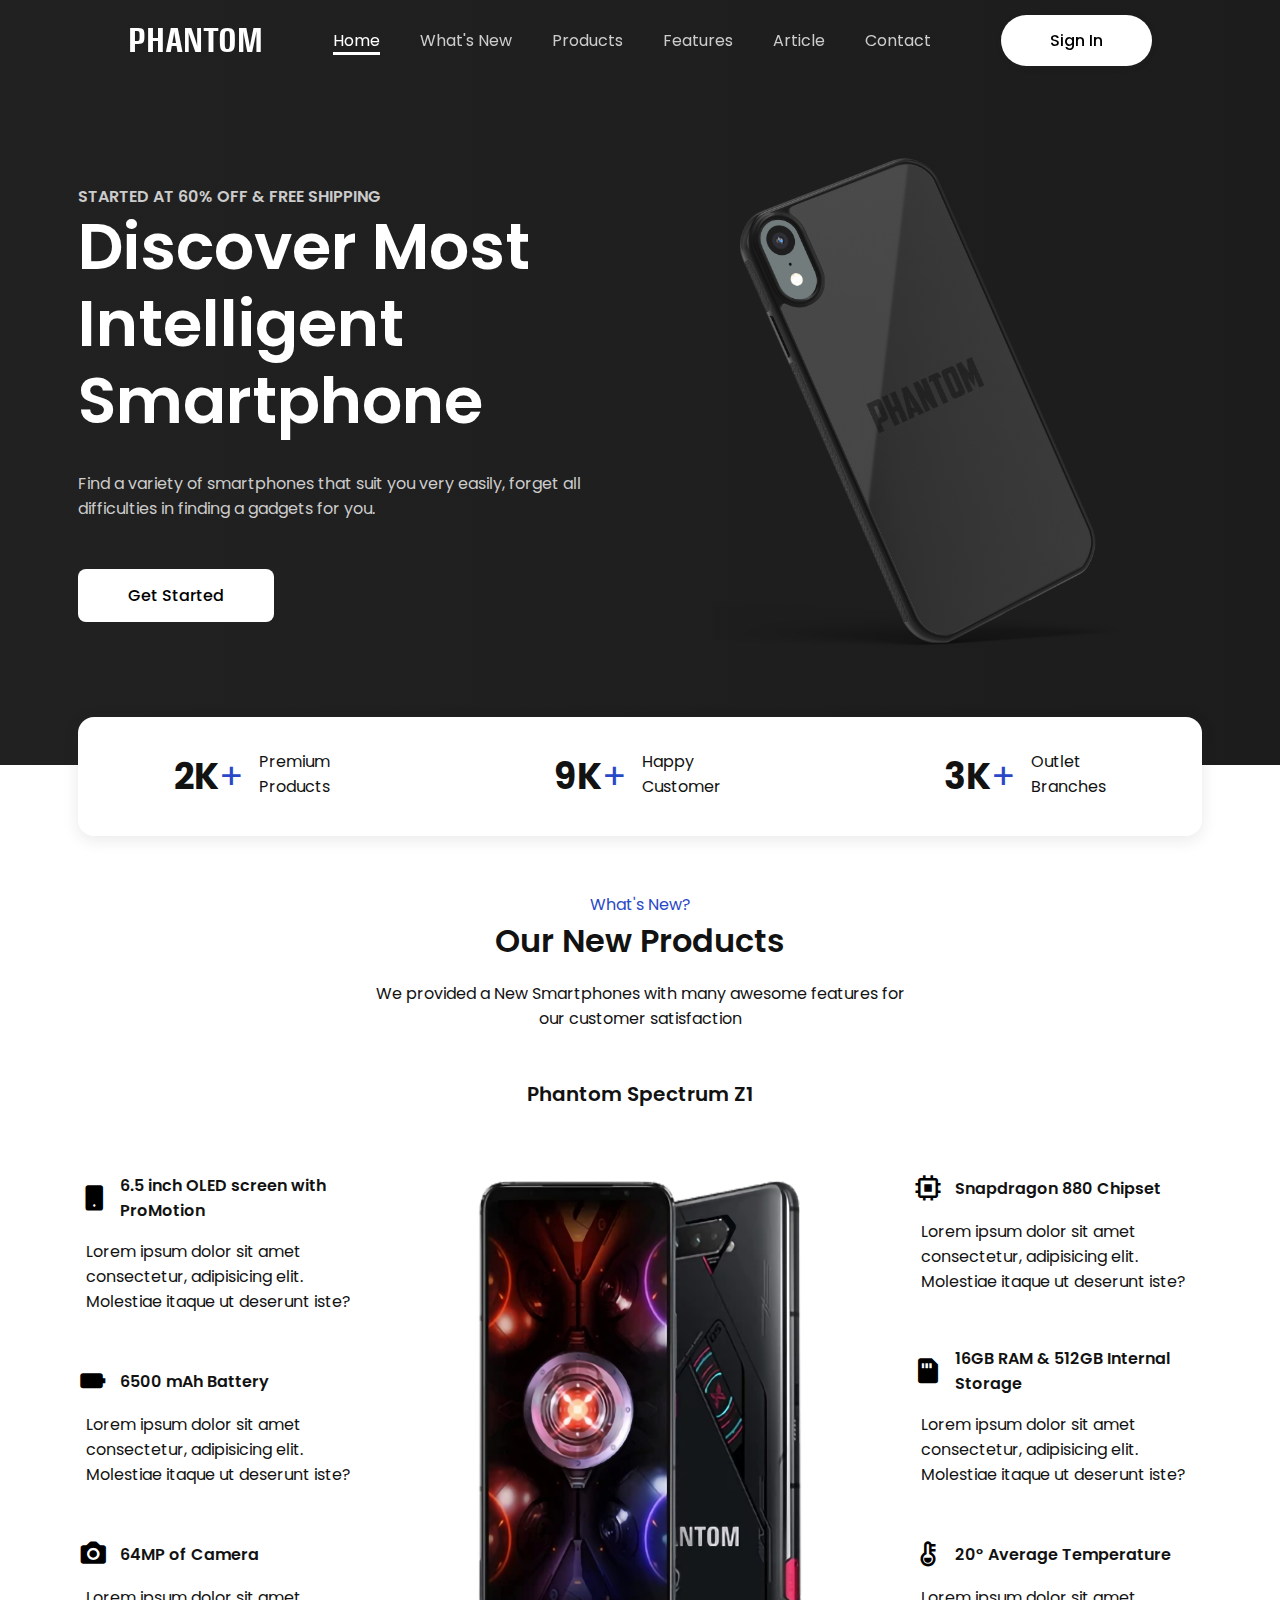
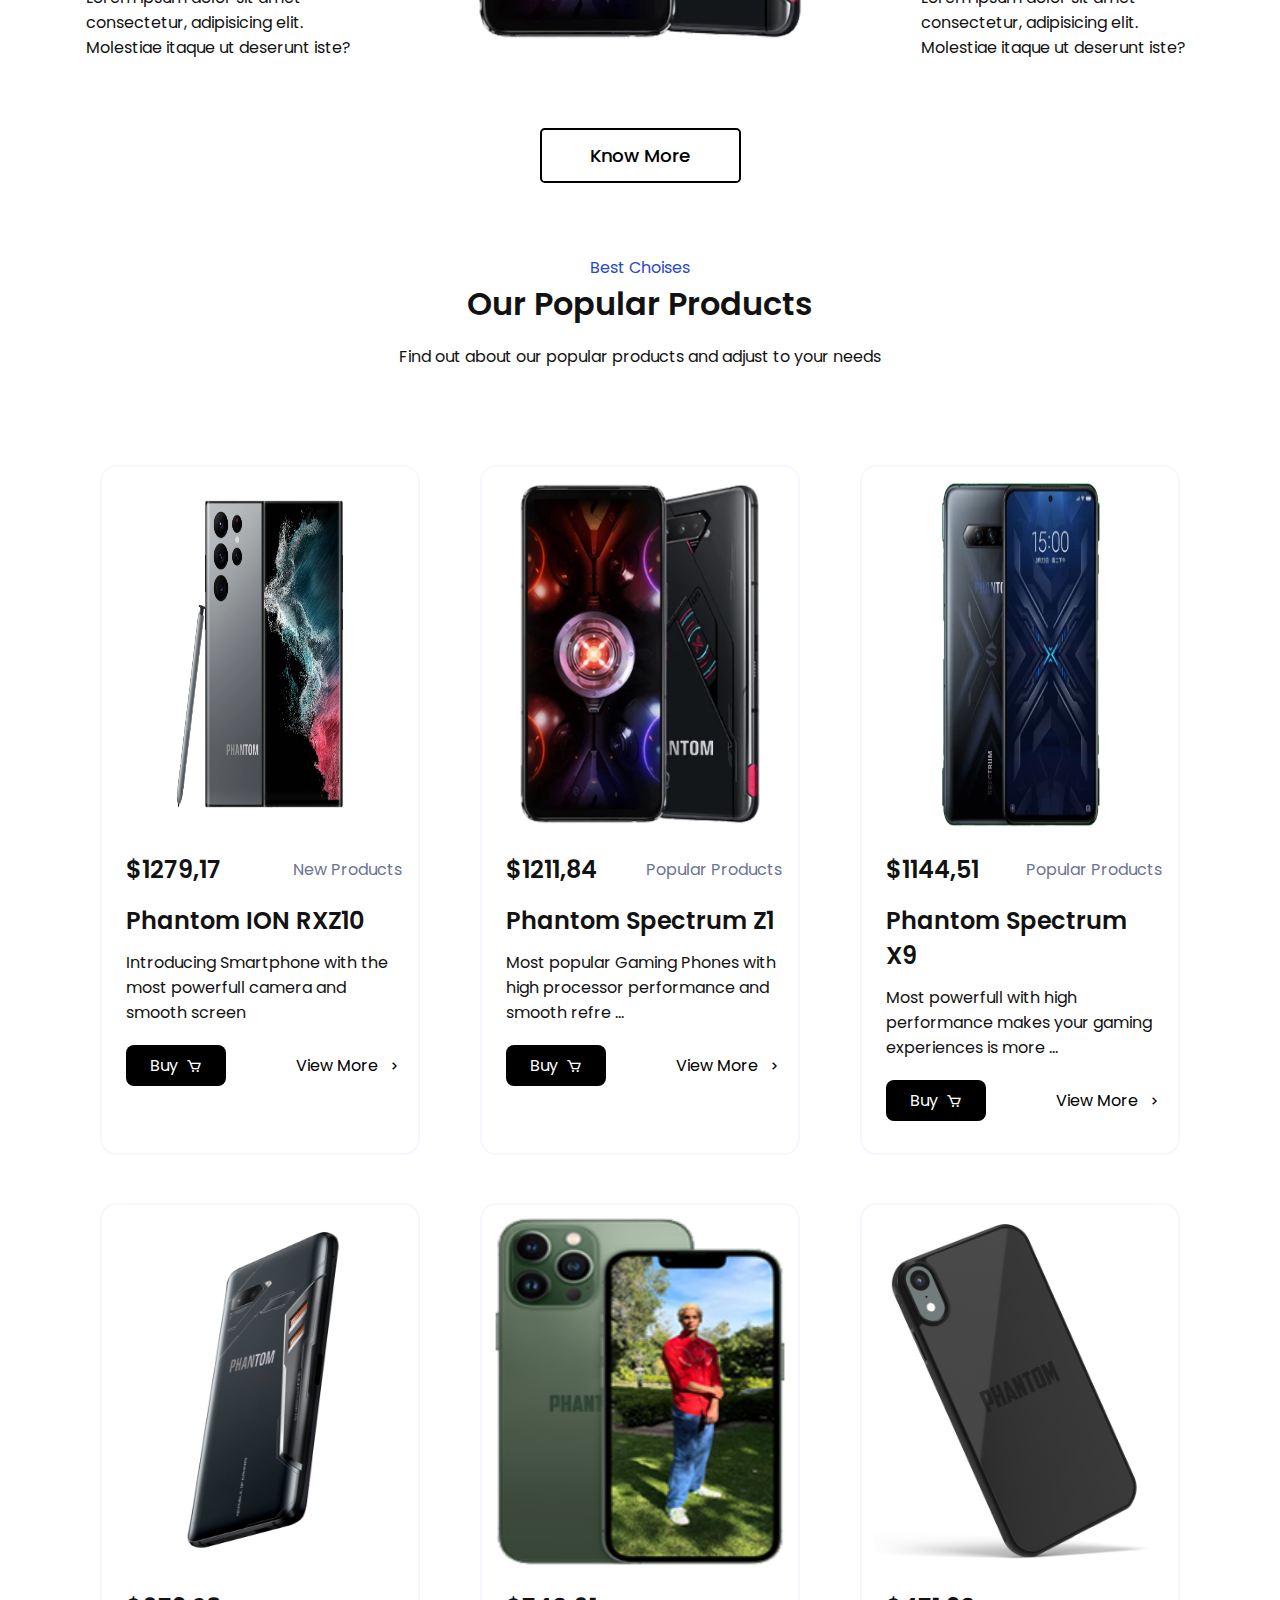
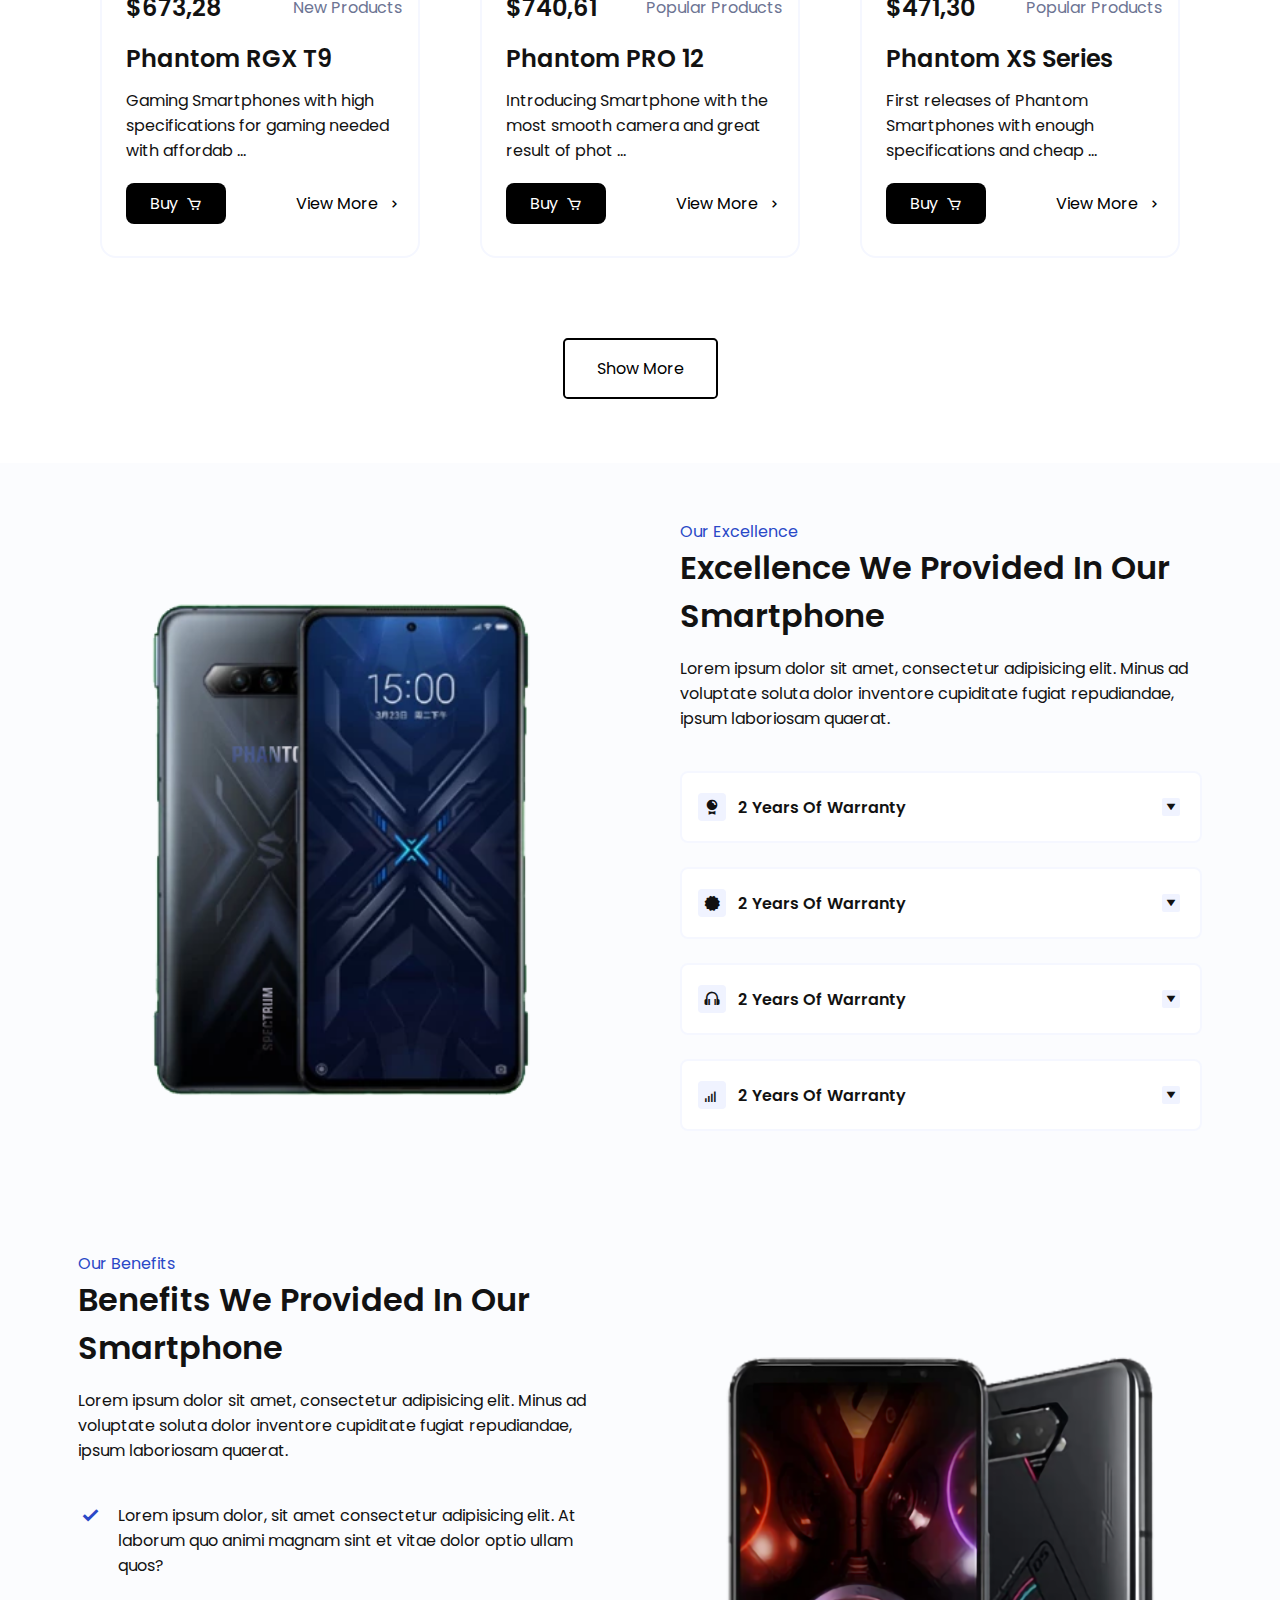
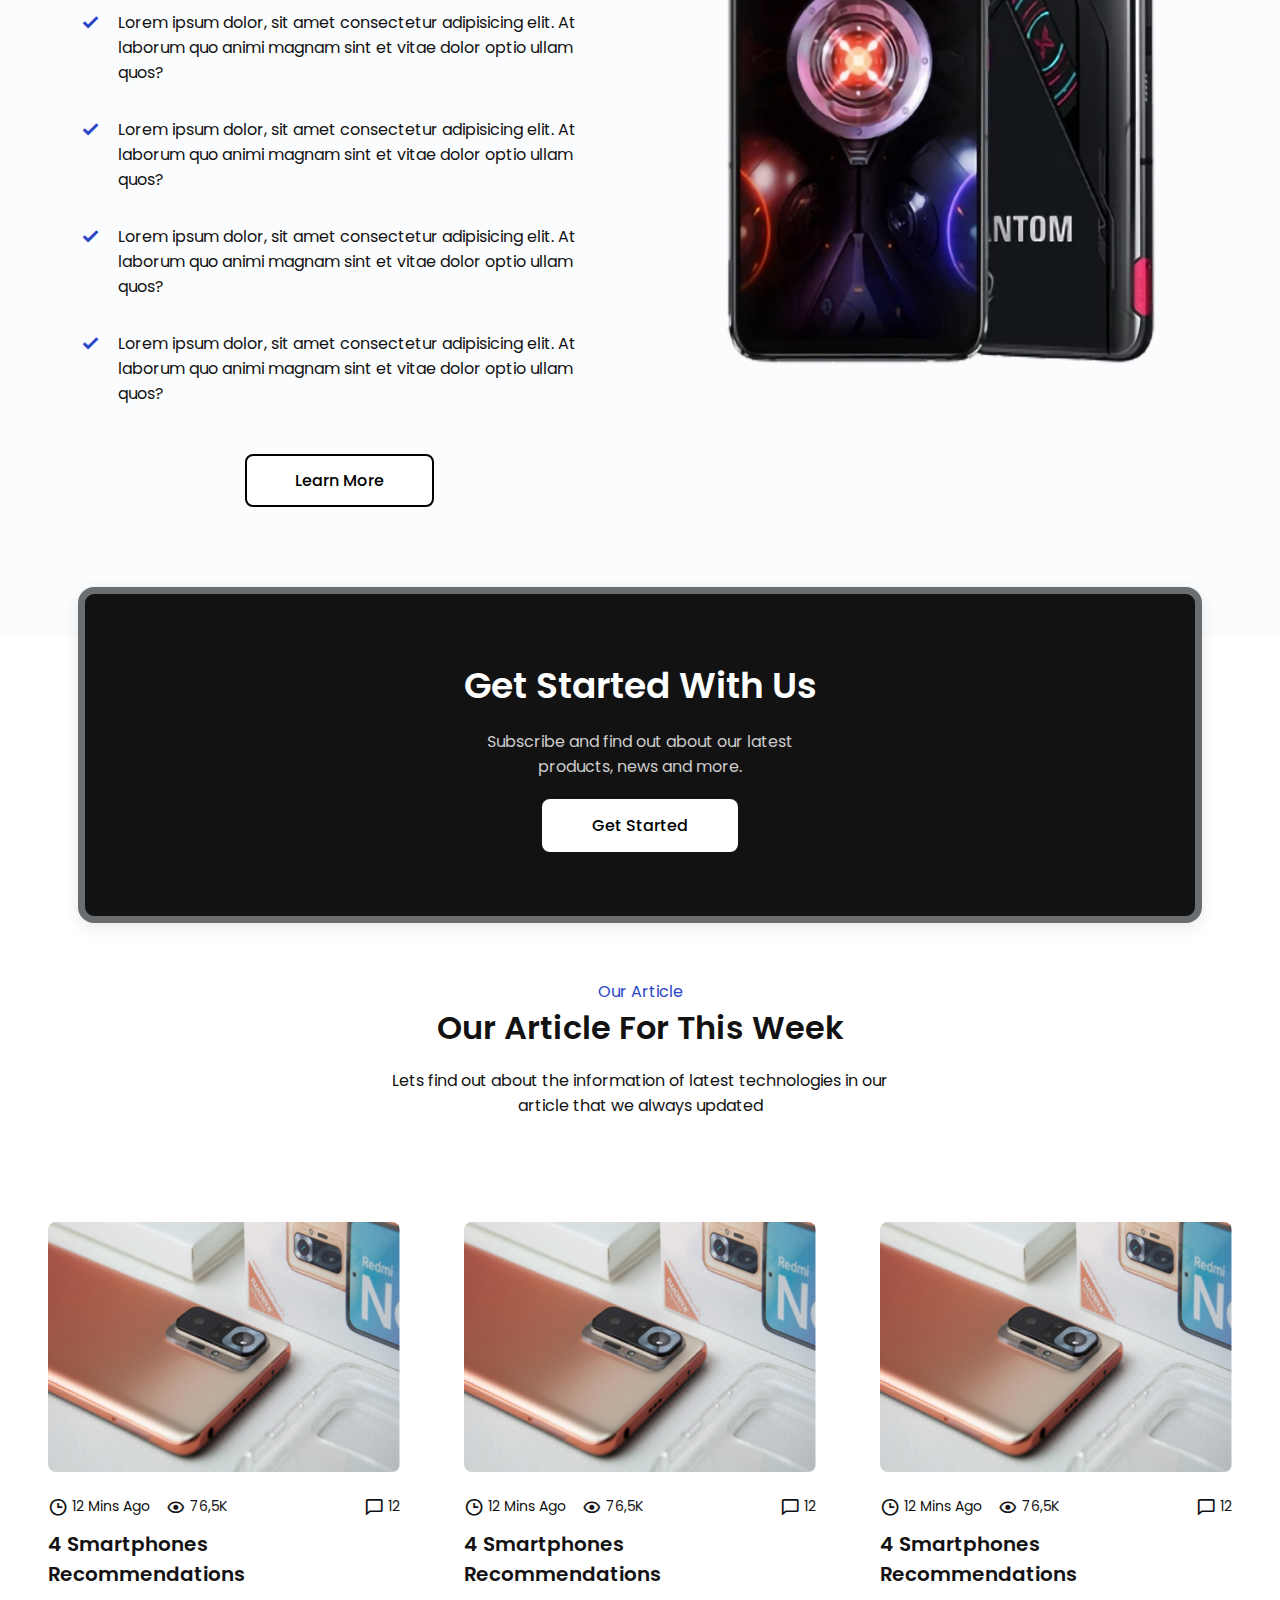
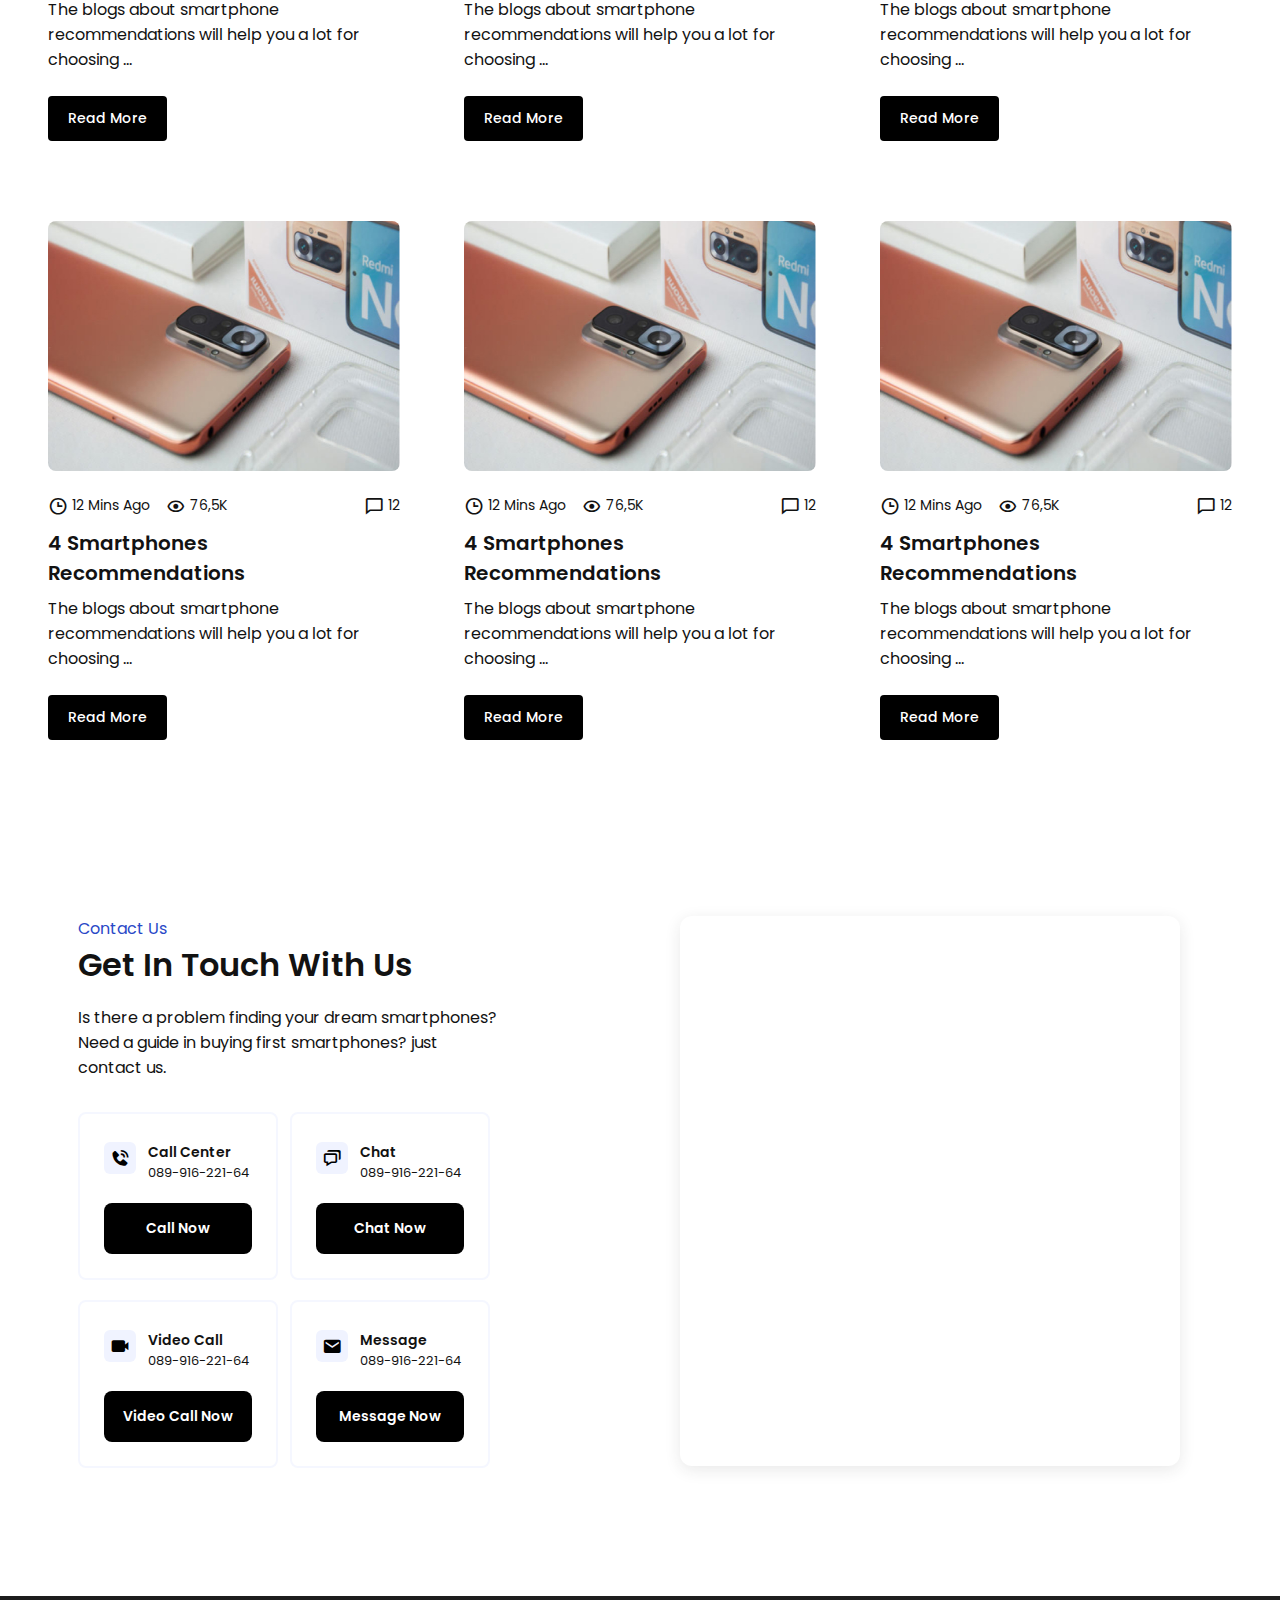
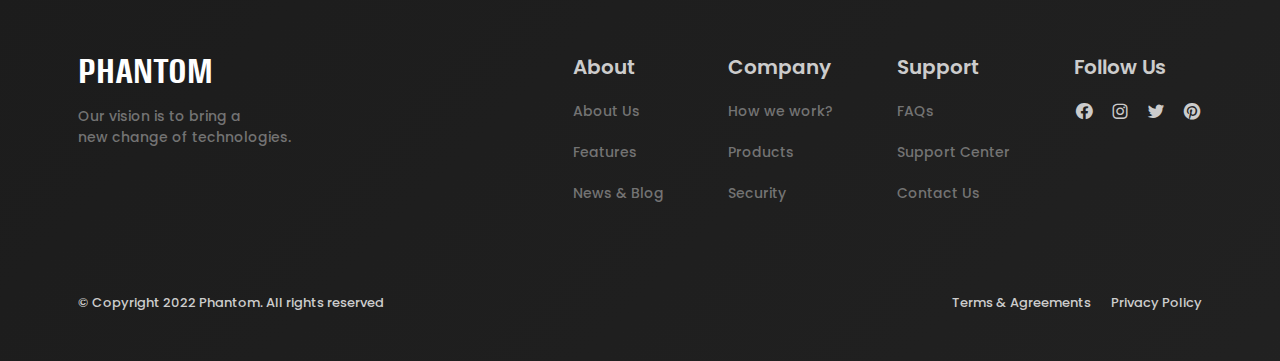
==== index.html @ 3ae55bde "Creating responsive queries for 1366px" ====
<!DOCTYPE html>
<html lang="en">
  <head>
    <meta charset="UTF-8" />
    <meta http-equiv="X-UA-Compatible" content="IE=edge" />
    <meta name="viewport" content="width=device-width, initial-scale=1.0" />
    <!-- ========== Favicon Image ========== -->
    <link
      rel="shortcut icon"
      href="./Assets/Images/favicon.png"
      type="image/x-icon"
    />
    <!-- ========== Box Icons CDN ========== -->
    <link
      href="https://unpkg.com/boxicons@2.1.2/css/boxicons.min.css"
      rel="stylesheet"
    />

    <!-- ========== Custom Styling ========== -->
    <link rel="stylesheet" href="./Assets/Styles/index.css" />
    <title>Phantom Phone | Phone Selling Website</title>
  </head>
  <body>
    <!-- ========== Header ========== -->
    <header class="header" id="header">
      <nav class="navbar">
        <i class="bx bx-menu toggle__menu" id="toggle-menu"></i>

        <a href="#" class="navbar__logo"> PHANTOM </a>

        <div class="navbar__menu">
          <ul class="navbar__container">
            <li class="navbar__item">
              <a href="#home" class="navbar__link active-link">
                <span>Home</span>
                <i class="bx bxs-home"></i>
              </a>
            </li>
            <li class="navbar__item">
              <a href="#about" class="navbar__link">
                <span>What's New</span>
                <i class="bx bxs-megaphone"></i>
              </a>
            </li>
            <li class="navbar__item">
              <a href="#products" class="navbar__link">
                <span>Products</span>
                <i class="bx bxs-shopping-bag"></i>
              </a>
            </li>
            <li class="navbar__item">
              <a href="#features" class="navbar__link">
                <span>Features</span>
                <i class="bx bxs-devices"></i>
              </a>
            </li>
            <li class="navbar__item">
              <a href="#article" class="navbar__link">
                <span>Article</span>
                <i class="bx bxs-news"></i>
              </a>
            </li>
            <li class="navbar__item">
              <a href="#contact" class="navbar__link">
                <span>Contact</span>
                <i class="bx bxs-phone"></i>
              </a>
            </li>
          </ul>
        </div>

        <button class="button navbar__button">Sign In</button>
      </nav>
    </header>

    <!--==================== Main Content ====================-->
    <main class="main">
      <!--==================== Home Content ====================-->
      <section class="home section" id="home">
        <div class="home__container container grid">
          <div class="home__data">
            <span class="home__discount"
              >STARTED AT 60% OFF & FREE SHIPPING</span
            >
            <h1 class="home__title">
              Discover Most <br />
              Intelligent Smartphone
            </h1>
            <p class="home__description">
              Find a variety of smartphones that suit you very easily, forget
              all difficulties in finding a gadgets for you.
            </p>
            <button class="button home__button">Get Started</button>
          </div>

          <div class="home__images">
            <div class="home__image">
              <img src="./Assets/Images/home.png" alt="Home Products" />
            </div>
          </div>
        </div>
      </section>

      <!--==================== Value Content ====================-->
      <div class="value__container container">
        <div class="value__content">
          <div class="value__box">
            <h1 class="value__box-title">2K<span>+</span></h1>
            <span class="value__box-description">
              Premium <br />
              Products
            </span>
          </div>

          <div class="value__box">
            <h1 class="value__box-title">9K<span>+</span></h1>
            <span class="value__box-description">
              Happy <br />
              Customer
            </span>
          </div>

          <div class="value__box">
            <h1 class="value__box-title">3K<span>+</span></h1>
            <span class="value__box-description">
              Outlet <br />
              Branches
            </span>
          </div>
        </div>
      </div>

      <!--==================== About Content ====================-->
      <section class="section about" id="about">
        <div class="about__container container grid">
          <span class="section__subtitle">What's New?</span>
          <h2 class="section__title">Our New Products</h2>
          <p class="section__description">
            We provided a New Smartphones with many awesome features for our
            customer satisfaction
          </p>
          <h3 class="section__phones-brand">
            <span>Phantom</span> Spectrum Z1
          </h3>

          <div class="about__content grid">
            <div class="about__data-1">
              <article class="about__data-content">
                <header class="about__data-header">
                  <i class="bx bxs-mobile about__data-icon"></i>
                  <h3 class="about__data-title">
                    6.5 inch OLED screen with ProMotion
                  </h3>
                </header>
                <p class="about__data-description">
                  Lorem ipsum dolor sit amet consectetur, adipisicing elit.
                  Molestiae itaque ut deserunt iste?
                </p>
              </article>

              <article class="about__data-content">
                <header class="about__data-header">
                  <i class="bx bxs-battery about__data-icon"></i>
                  <h3 class="about__data-title">6500 mAh Battery</h3>
                </header>
                <p class="about__data-description">
                  Lorem ipsum dolor sit amet consectetur, adipisicing elit.
                  Molestiae itaque ut deserunt iste?
                </p>
              </article>

              <article class="about__data-content">
                <header class="about__data-header">
                  <i class="bx bxs-camera about__data-icon"></i>
                  <h3 class="about__data-title">64MP of Camera</h3>
                </header>
                <p class="about__data-description">
                  Lorem ipsum dolor sit amet consectetur, adipisicing elit.
                  Molestiae itaque ut deserunt iste?
                </p>
              </article>
            </div>

            <div class="about__images">
              <img
                src="./Assets/Images/about.png"
                alt="What's New Products Images"
              />
            </div>

            <div class="about__data-2">
              <article class="about__data-content">
                <header class="about__data-header">
                  <i class="bx bx-chip about__data-icon"></i>
                  <h3 class="about__data-title">Snapdragon 880 Chipset</h3>
                </header>
                <p class="about__data-description">
                  Lorem ipsum dolor sit amet consectetur, adipisicing elit.
                  Molestiae itaque ut deserunt iste?
                </p>
              </article>

              <article class="about__data-content">
                <header class="about__data-header">
                  <i class="bx bxs-memory-card about__data-icon"></i>
                  <h3 class="about__data-title">
                    16GB RAM & 512GB Internal Storage
                  </h3>
                </header>
                <p class="about__data-description">
                  Lorem ipsum dolor sit amet consectetur, adipisicing elit.
                  Molestiae itaque ut deserunt iste?
                </p>
              </article>

              <article class="about__data-content">
                <header class="about__data-header">
                  <i class="bx bxs-thermometer about__data-icon"></i>
                  <h3 class="about__data-title">20° Average Temperature</h3>
                </header>
                <p class="about__data-description">
                  Lorem ipsum dolor sit amet consectetur, adipisicing elit.
                  Molestiae itaque ut deserunt iste?
                </p>
              </article>
            </div>
          </div>

          <button class="button about__button">Know More</button>
        </div>
      </section>

      <!--==================== Products Content ====================-->
      <section class="products section" id="products">
        <div class="container">
          <span class="section__subtitle">Best Choises</span>
          <h2 class="section__title">Our Popular Products</h2>
          <p class="section__description">
            Find out about our popular products and adjust to your needs
          </p>

          <!-- Cards Looped on script.js files and rendered in "products-container" as child elements (based on React concepts) -->
          <div class="products__container grid" id="products-container"></div>

          <div class="show-more">
            <button class="show-more__button">Show More</button>
          </div>
        </div>
      </section>

      <!--==================== Features Content ====================-->
      <section class="features section" id="features">
        <div class="features__container container grid">
          <div class="features__images">
            <div class="features__image">
              <img src="./Assets/Images/products-3.png" alt="Features Images" />
            </div>
          </div>

          <div class="features__content">
            <div class="features__header">
              <span class="section__subtitle"> Our Excellence</span>
              <h2 class="section__title">
                Excellence We Provided In Our Smartphone
              </h2>
              <p class="section__description">
                Lorem ipsum dolor sit amet, consectetur adipisicing elit. Minus
                ad voluptate soluta dolor inventore cupiditate fugiat
                repudiandae, ipsum laboriosam quaerat.
              </p>
            </div>

            <div class="features__accordion">
              <article class="features__accordion-item">
                <header class="features__accordion-header">
                  <i class="bx bxs-award features__accordion-icon"></i>
                  <h3 class="features__accordion-title">2 Years Of Warranty</h3>
                  <div class="features__accordion-arrow">
                    <i class="bx bxs-down-arrow"></i>
                  </div>
                </header>

                <div class="features__accordion-content">
                  <p class="features__accordion-description">
                    Lorem ipsum dolor, sit amet consectetur adipisicing elit. At
                    laborum quo animi magnam sint et vitae dolor optio ullam
                    quos?
                  </p>
                </div>
              </article>

              <article class="features__accordion-item">
                <header class="features__accordion-header">
                  <i class="bx bxs-certification features__accordion-icon"></i>
                  <h3 class="features__accordion-title">2 Years Of Warranty</h3>
                  <div class="features__accordion-arrow">
                    <i class="bx bxs-down-arrow"></i>
                  </div>
                </header>

                <div class="features__accordion-content">
                  <p class="features__accordion-description">
                    Lorem ipsum dolor, sit amet consectetur adipisicing elit. At
                    laborum quo animi magnam sint et vitae dolor optio ullam
                    quos?
                  </p>
                </div>
              </article>

              <article class="features__accordion-item">
                <header class="features__accordion-header">
                  <i class="bx bx-headphone features__accordion-icon"></i>
                  <h3 class="features__accordion-title">2 Years Of Warranty</h3>
                  <div class="features__accordion-arrow">
                    <i class="bx bxs-down-arrow"></i>
                  </div>
                </header>

                <div class="features__accordion-content">
                  <p class="features__accordion-description">
                    Lorem ipsum dolor, sit amet consectetur adipisicing elit. At
                    laborum quo animi magnam sint et vitae dolor optio ullam
                    quos?
                  </p>
                </div>
              </article>

              <article class="features__accordion-item">
                <header class="features__accordion-header">
                  <i class="bx bx-signal-4 features__accordion-icon"></i>
                  <h3 class="features__accordion-title">2 Years Of Warranty</h3>
                  <div class="features__accordion-arrow">
                    <i class="bx bxs-down-arrow"></i>
                  </div>
                </header>

                <div class="features__accordion-content">
                  <p class="features__accordion-description">
                    Lorem ipsum dolor, sit amet consectetur adipisicing elit. At
                    laborum quo animi magnam sint et vitae dolor optio ullam
                    quos?
                  </p>
                </div>
              </article>
            </div>
          </div>

          <div class="features__content">
            <div class="features__header">
              <span class="section__subtitle"> Our Benefits</span>
              <h2 class="section__title">
                Benefits We Provided In Our Smartphone
              </h2>
              <p class="section__description">
                Lorem ipsum dolor sit amet, consectetur adipisicing elit. Minus
                ad voluptate soluta dolor inventore cupiditate fugiat
                repudiandae, ipsum laboriosam quaerat.
              </p>
            </div>

            <div class="features__list">
              <article class="features__list-item">
                <div class="features__list-content">
                  <i class="bx bx-check features__list-icon"></i>
                  <p class="features__list-description">
                    Lorem ipsum dolor, sit amet consectetur adipisicing elit. At
                    laborum quo animi magnam sint et vitae dolor optio ullam
                    quos?
                  </p>
                </div>
              </article>

              <article class="features__list-item">
                <div class="features__list-content">
                  <i class="bx bx-check features__list-icon"></i>
                  <p class="features__list-description">
                    Lorem ipsum dolor, sit amet consectetur adipisicing elit. At
                    laborum quo animi magnam sint et vitae dolor optio ullam
                    quos?
                  </p>
                </div>
              </article>

              <article class="features__list-item">
                <div class="features__list-content">
                  <i class="bx bx-check features__list-icon"></i>
                  <p class="features__list-description">
                    Lorem ipsum dolor, sit amet consectetur adipisicing elit. At
                    laborum quo animi magnam sint et vitae dolor optio ullam
                    quos?
                  </p>
                </div>
              </article>

              <article class="features__list-item">
                <div class="features__list-content">
                  <i class="bx bx-check features__list-icon"></i>
                  <p class="features__list-description">
                    Lorem ipsum dolor, sit amet consectetur adipisicing elit. At
                    laborum quo animi magnam sint et vitae dolor optio ullam
                    quos?
                  </p>
                </div>
              </article>

              <article class="features__list-item">
                <div class="features__list-content">
                  <i class="bx bx-check features__list-icon"></i>
                  <p class="features__list-description">
                    Lorem ipsum dolor, sit amet consectetur adipisicing elit. At
                    laborum quo animi magnam sint et vitae dolor optio ullam
                    quos?
                  </p>
                </div>
              </article>
            </div>

            <div class="features__buttons">
              <button class="button features__button">Learn More</button>
            </div>
          </div>

          <div class="features__list-images">
            <div class="features__list-image">
              <img src="./Assets/Images/about.png" alt="Features Images" />
            </div>
          </div>
        </div>
      </section>

      <!--==================== Subscribe Content ====================-->
      <div class="subscribe__container container">
        <div class="subscribe__content">
          <h1 class="subscribe__title">Get Started With Us</h1>
          <p class="subscribe__description">
            Subscribe and find out about our latest products, news and more.
          </p>
          <button class="button subscribe__button">Get Started</button>
        </div>
      </div>

      <!--==================== Article Content ====================-->
      <section class="article section" id="article">
        <div class="article__container container grid">
          <span class="section__subtitle">Our Article</span>
          <h2 class="section__title">Our Article For This Week</h2>
          <p class="section__description">
            Lets find out about the information of latest technologies in our
            article that we always updated
          </p>

          <!-- Cards Looped on script.js files and rendered in "article-container" as child elements (based on React concepts) -->
          <div class="article__content grid" id="article-container"></div>
        </div>
      </section>
      <!--==================== Contact Content ====================-->
      <section class="contact section" id="contact">
        <div class="contact__container container grid">
          <div class="contact__maps">
            <div class="contact__maps-canvas">
              <iframe
                width="500"
                height="550"
                id="gmap_canvas"
                src="https://maps.google.com/maps?q=celular%20world%20denpasar&t=&z=13&ie=UTF8&iwloc=&output=embed"
                frameborder="0"
                scrolling="no"
                marginheight="0"
                marginwidth="0"
              ></iframe>
              <a href="https://www.whatismyip-address.com"></a><br /><a
                href="https://www.embedgooglemap.net"
                >create google maps for website</a
              >
            </div>
          </div>

          <div class="contact__content">
            <span class="section__subtitle">Contact Us</span>
            <h2 class="section__title">Get In Touch With Us</h2>
            <p class="section__description">
              Is there a problem finding your dream smartphones? Need a guide in
              buying first smartphones? just contact us.
            </p>

            <div class="contact__card">
              <div class="contact__card-box">
                <div class="contact__card-info">
                  <i class="bx bxs-phone-call"></i>
                  <div>
                    <h3 class="contact__card-title">Call Center</h3>
                    <p class="contact__card-description">089-916-221-64</p>
                  </div>
                </div>
                <button class="button contact__card-button">Call Now</button>
              </div>

              <div class="contact__card-box">
                <div class="contact__card-info">
                  <i class="bx bx-chat"></i>
                  <div>
                    <h3 class="contact__card-title">Chat</h3>
                    <p class="contact__card-description">089-916-221-64</p>
                  </div>
                </div>
                <button class="button contact__card-button">Chat Now</button>
              </div>

              <div class="contact__card-box">
                <div class="contact__card-info">
                  <i class="bx bxs-video"></i>
                  <div>
                    <h3 class="contact__card-title">Video Call</h3>
                    <p class="contact__card-description">089-916-221-64</p>
                  </div>
                </div>
                <button class="button contact__card-button">
                  Video Call Now
                </button>
              </div>

              <div class="contact__card-box">
                <div class="contact__card-info">
                  <i class="bx bxs-envelope"></i>
                  <div>
                    <h3 class="contact__card-title">Message</h3>
                    <p class="contact__card-description">089-916-221-64</p>
                  </div>
                </div>
                <button class="button contact__card-button">Message Now</button>
              </div>
            </div>
          </div>
        </div>
      </section>
    </main>

    <!--==================== Footer ====================-->
    <footer class="footer section">
      <div class="footer__container container grid">
        <div class="footer__text-container">
          <a href="#" class="footer__logo">PHANTOM</a>
          <p class="footer__description">
            Our vision is to bring a <br />
            new change of technologies.
          </p>
        </div>

        <div class="footer__content">
          <div>
            <h3 class="footer__title">About</h3>

            <ul class="footer__links">
              <li class="footer__item">
                <a href="#" class="footer__link">About Us</a>
              </li>
              <li class="footer__item">
                <a href="#" class="footer__link">Features</a>
              </li>
              <li class="footer__item">
                <a href="#" class="footer__link">News & Blog</a>
              </li>
            </ul>
          </div>

          <div>
            <h3 class="footer__title">Company</h3>

            <ul class="footer__links">
              <li class="footer__item">
                <a href="#" class="footer__link">How we work?</a>
              </li>
              <li class="footer__item">
                <a href="#" class="footer__link">Products</a>
              </li>
              <li class="footer__item">
                <a href="#" class="footer__link">Security</a>
              </li>
            </ul>
          </div>

          <div>
            <h3 class="footer__title">Support</h3>

            <ul class="footer__links">
              <li class="footer__item">
                <a href="#" class="footer__link">FAQs</a>
              </li>
              <li class="footer__item">
                <a href="#" class="footer__link">Support Center</a>
              </li>
              <li class="footer__item">
                <a href="#" class="footer__link">Contact Us</a>
              </li>
            </ul>
          </div>

          <div>
            <h3 class="footer__title">Follow Us</h3>

            <ul class="footer__socials">
              <li class="footer__item">
                <a
                  href="https://www.facebook.com/"
                  target="_blank"
                  class="footer__social-link"
                >
                  <i class="bx bxl-facebook-circle"></i>
                </a>
              </li>
              <li class="footer__item">
                <a
                  href="https://www.instagram.com/"
                  target="_blank"
                  class="footer__social-link"
                >
                  <i class="bx bxl-instagram"></i>
                </a>
              </li>
              <li class="footer__item">
                <a
                  href="https://www.twitter.com/"
                  target="_blank"
                  class="footer__social-link"
                >
                  <i class="bx bxl-twitter"></i>
                </a>
              </li>
              <li class="footer__item">
                <a
                  href="https://www.pinterest.com/"
                  target="_blank"
                  class="footer__social-link"
                >
                  <i class="bx bxl-pinterest"></i>
                </a>
              </li>
            </ul>
          </div>
        </div>
      </div>

      <div class="footer__info container">
        <span class="footer__copyright">
          &copy; Copyright 2022 Phantom. All rights reserved
        </span>

        <div class="footer__privacy">
          <a href="#">Terms & Agreements</a>
          <a href="#">Privacy Policy</a>
        </div>
      </div>
    </footer>

    <!--=============== MAIN JS ===============-->
    <script src="./Assets/Javascript/script.js"></script>
  </body>
</html>
---- Assets/Styles/index.css ----
@import url("https://fonts.googleapis.com/css2?family=Montserrat:wght@300;400;500;600;700&family=Poppins:wght@300;400;500;600;700&display=swap");
@font-face {
  font-family: Phantom;
  src: url(../font-phantom/DDT\ W00\ Condensed\ SemiBold.ttf);
}

:root {
  --header-height: 5rem;

  /* ===== Blue Color Pallete ===== */
  /* --color-primary: hsl(241, 100%, 11%);
    --color-secondary: hsl(241, 100%, 11%);
    --color-accent: hsl(61, 100%, 53%);
    --color-white: hsl(0, 0%, 100%); */

  /* ===== Black Color Pallete ===== */
  --color-primary: hsl(0, 0%, 0%);
  --color-secondary: hsl(0, 0%, 7%);
  --color-accent: hsl(25, 83%, 53%);
  --color-white: hsl(0, 0%, 100%);
  --color-light: hsl(228, 15%, 50%);
  --color-light-alt: hsl(228, 99%, 98%);
  --color-dark-blue: hsl(228, 66%, 47%);

  /* ===== Font And Typography ===== */
  --body-font: "Poppins", sans-serif;
  --biggest-font-size: 4rem;
  --h1-font-size: 2.25rem;
  --h2-font-size: 1.5rem;
  --h3-font-size: 1.25rem;
  --normal-font-size: 1rem;
  --small-font-size: 0.875rem;
  --smaller-font-size: 0.813rem;

  /* ===== Font Weight ===== */
  --font-light: 300;
  --font-regular: 400;
  --font-medium: 500;
  --font-semi-bold: 600;
  --font-bold: 700;

  /* Z - Index */
  --z-tooltip: 10;
  --z-fixed: 100;
}

/* ========== General Styles ========== */

* {
  margin: 0;
  padding: 0;
  box-sizing: border-box;
}

html {
  scroll-behavior: smooth;
}

body {
  font-family: var(--body-font);
  font-size: var(--normal-font-size);
  background-color: var(--color-white);
  color: var(--color-secondary);
}

h1,
h2,
h3 {
  color: var(--color-secondary);
  font-weight: var(--font-semi-bold);
}

ul {
  list-style: none;
}

a {
  text-decoration: none;
}

img {
  max-width: 100%;
  height: auto;
}

input,
button {
  font-family: var(--body-font);
  outline: none;
  border: none;
}

.container {
  max-width: 1124px;
  margin-left: auto;
  margin-right: auto;
}

.grid {
  display: grid;
}

.flex {
  display: flex;
}

.section {
  padding: 7.5rem 0 1rem;
}

.section__subtitle,
.section__title,
.section__description {
  text-align: center;
}

.section__subtitle {
  color: var(--color-dark-blue);
  font-size: var(--font-medium);
  display: block;
}

.section__title {
  font-size: 2rem;
  margin-bottom: 1rem;
}

.section__description {
  margin: 0 auto;
  max-width: 550px;
  font-weight: var(--font-regular);
  margin-bottom: 3rem;
}

.main {
  overflow: hidden;
}

.button {
  padding: 0.75rem 3rem;
  border-radius: 0.5rem;
  font-weight: var(--font-medium);
  font-size: 1rem;
  background-color: var(--color-primary);
  color: var(--color-white);
  cursor: pointer;
}

/* ========== Navbar ========== */
.header {
  position: fixed;
  top: 0;
  left: 0;
  width: 100%;
  z-index: var(--z-fixed);
  transition: 0.4s;
  background-color: transparent;
}

.header-scrolled {
  background-color: var(--color-white);
  box-shadow: 0 4px 16px hsla(228, 4%, 15%, 0.1);
}

.header-scrolled .navbar__logo {
  color: var(--color-primary);
}
.header-scrolled .navbar__link {
  color: hsl(0, 0%, 45%);
}
.header-scrolled .navbar__link:hover {
  color: var(--color-primary);
}
.header-scrolled .active-link {
  border-color: var(--color-secondary);
  color: var(--color-secondary);
}
.header-scrolled .navbar__button {
  background-color: var(--color-primary);
  color: var(--color-white);
}
.header-scrolled .navbar__button:hover {
  color: var(--color-primary);
  border-color: var(--color-primary);
}

.navbar {
  height: var(--header-height);
  display: flex;
  align-items: center;
  justify-content: space-between;
  padding: 1.5rem 8rem;
}

.navbar__logo {
  font-size: 2rem;
  font-weight: 500;
  color: var(--color-white);
  font-family: Phantom;
}

.navbar__container {
  display: flex;
  align-items: center;
  gap: 2.5rem;
}

.navbar__link {
  color: hsl(0, 0%, 80%);
  border-bottom: 3px solid transparent;
  transition: 0.2s;
}

.navbar__link i {
  display: none;
}

.navbar__link:hover {
  color: var(--color-white);
}

/* Active link */
.active-link {
  border-color: var(--color-white);
  color: var(--color-white);
}

.navbar__button {
  background: var(--color-white);
  box-shadow: 0 2px 6px hsla(228, 4%, 15%, 0.1);
  border: 1.5px solid transparent;
  color: var(--color-primary);
  transition: 0.3s;
  border-radius: 2rem;
}

.navbar__button:hover {
  background-color: transparent;
  color: var(--color-white);
  border-color: var(--color-white);
}

.toggle__menu {
  display: none;
}

/* ========== Home ========== */
.home {
  width: 100vw;
  height: 85vh;
  background: linear-gradient(-90deg, hsl(0, 0%, 11%), hsl(0, 0%, 13%));
}

.home__container {
  grid-template-columns: repeat(2, 1fr);
  padding-top: 4rem;
  column-gap: 6rem;
}

.home__data {
  padding-bottom: 4rem;
  padding-top: 4rem;
}

.home__discount {
  color: hsl(0, 0%, 80%);
  font-weight: 600;
  margin-top: -1rem;
}

.home__title {
  font-size: var(--biggest-font-size);
  line-height: 120%;
  margin-bottom: 2rem;
  color: var(--color-white);
}

.home__description {
  color: hsl(0, 0%, 80%);
  margin-bottom: 3rem;
}

.home__button {
  background-color: var(--color-white);
  color: var(--color-primary);
  border: 2px solid transparent;
  transition: 0.3s;
}

.home__button:hover {
  border-color: var(--color-white);
  background: transparent;
  color: var(--color-white);
}

.home__images {
  display: flex;
  align-items: center;
  justify-content: center;
  height: 100%;
}

.home__image {
  width: 90%;
  height: 90%;
}

.home__image img {
  height: 100%;
  object-fit: cover;
}

.home__value {
  display: flex;
  column-gap: 4.5rem;
}

/* ========== Value ========== */
.value__container {
  margin-top: -3rem;
}

.value__content {
  background-color: var(--color-white);
  box-shadow: 0 4px 16px hsla(228, 4%, 15%, 0.1);
  padding: 2rem 6rem;
  border-radius: 1rem;
  z-index: 10;
  display: flex;
  align-items: center;
  justify-content: space-between;
}

.value__box {
  display: flex;
  column-gap: 1rem;
}

.value__box-title {
  font-size: var(--h1-font-size);
  font-weight: var(--font-bold);
}

.value__box-title span {
  color: hsl(228, 66%, 47%);
  font-weight: var(--font-regular);
}

.home__value-description {
  font-weight: var(--font-medium);
  display: flex;
}

/* ========== About ========== */

.about__container .section__phones-brand {
  text-align: center;
  margin-bottom: 2rem;
  font-size: var(--h3-font-size);
}

.about__content {
  grid-template-columns: 30% 35% 30%;
  column-gap: 2.5%;
  align-items: flex-start;
  margin-top: 2rem;
}

.about__data-1,
.about__data-2 {
  display: grid;
  row-gap: 2rem;
}

.about__images {
  position: relative;
  display: flex;
  justify-content: center;
  align-items: center;
}

.about__data-content {
  display: grid;
  row-gap: 1rem;
}

.about__data-header {
  display: flex;
  align-items: center;
  cursor: pointer;
}

.about__data-icon {
  font-size: 30px;
  color: var(--color-primary);
  margin-right: 0.75rem;
  transition: 0.3s;
}

.about__data-1 {
  margin-right: 3rem;
}

.about__data-2 {
  margin-left: 3rem;
}

.about__data-title {
  font-size: var(--normal-font-size);
  transition: 0.3s;
}

.about__data-header:hover .about__data-title,
.about__data-header:hover .about__data-icon {
  color: hsl(228, 66%, 47%);
}

.about__data-description {
  margin-bottom: 1.25rem;
  margin-left: 0.5rem;
}

.about__button {
  width: fit-content;
  margin-top: 3rem;
  justify-self: center;
  display: inline-flex;
  align-items: center;
  color: var(--color-primary);
  transition: 0.3s;
  border: 2px solid var(--color-primary);
  background: linear-gradient(to right, var(--color-white) 50%, var(--color-primary) 50%);
  font-size: 1.15rem;
  background-size: 199.95%;
  border-radius: 0.3rem;
}

.about__button:hover {
  background-position: -100%;
  color: var(--color-white);
}

/* ========== Products ========== */
.products__container {
  padding: 3rem 0 5rem;
  grid-template-columns: repeat(3, 1fr);
  column-gap: 1rem;
  row-gap: 3rem;
}

.products__card {
  width: 320px;
  padding: 0.75rem 0.75rem 2rem;
  background-color: var(--color-white);
  border-radius: 1rem;
  margin: 0 auto;
  transition: 0.4s;
  border: 2px solid var(--color-light-alt);
}

.products__card:hover {
  box-shadow: 0 12px 16px hsla(228, 66%, 45%, 0.1);
}

.products__img {
  border-radius: 1rem;
  margin-bottom: 1rem;
  transition: 0.3s;
  width: 292px;
  height: 350px;
}

.products__card:hover .products__img {
  transform: scale(1.1);
}

.products__data {
  padding: 0 0.25rem 0 0.75rem;
}

.products__data-prices,
.products__buttons {
  display: flex;
  justify-content: space-between;
  align-items: center;
}

.products__price {
  font-size: var(--h2-font-size);
  font-weight: var(--font-semi-bold);
}

.products__category {
  color: var(--color-light);
}

.products__title {
  margin-bottom: 0.75rem;
  margin-top: 1rem;
}

.products__description {
  margin-bottom: 1.25rem;
}

.products__buy-button,
.products__view-button {
  display: inline-flex;
  align-items: center;
  column-gap: 0.5rem;
}

.products__buy-button {
  padding: 0.5rem 1.5rem;
  border-radius: 0.5rem;
  background-color: var(--color-primary);
  color: var(--color-white);
  transition: all 0.3s ease;
}

.products__buy-button:hover {
  box-shadow: 0 12px 12px hsla(228, 66%, 45%, 0.1);
  transform: scale(1.1);
}

.products__view-button {
  color: var(--color-primary);
  transform: translateX(0);
}

.products__view-button i {
  transition: transform 0.3s;
}

.products__view-button:hover i {
  transform: translateX(0.25rem);
}

.show-more {
  display: flex;
  justify-content: center;
  align-items: center;
  margin-bottom: 3rem;
}

.show-more__button {
  padding: 1rem 2rem;
  font-size: 1rem;
  background: linear-gradient(to right, var(--color-white) 50%, var(--color-primary) 50%);
  background-size: 200%;
  border-radius: 0.3rem;
  color: var(--color-primary);
  cursor: pointer;
  border: 2px solid var(--color-primary);
  transition: 0.3s;
}

.show-more__button:hover {
  background-position: -100%;
  color: var(--color-white);
}

/* ========== Features ========== */
.features {
  background-color: hsl(225, 67%, 99%);
}

.features__container {
  grid-template-columns: repeat(2, 1fr);
  column-gap: 5rem;
  align-items: flex-start;
  row-gap: 7.5rem;
  padding-bottom: 7rem;
}

.features__images {
  position: relative;
  display: flex;
  justify-content: center;
}

.features__image {
  position: absolute;
  overflow: hidden;
  top: 5rem;
  width: 400px;
  height: 500px;
}

.features__image img {
  max-width: initial;
  width: 100%;
  height: 100%;
  object-fit: cover;
}

.features__content .section__title,
.features__content .section__subtitle,
.features__content .section__description {
  text-align: left;
}

.features__content .section__description {
  font-size: var(--normal-font-size);
  margin-bottom: 2.5rem;
}

.features__accordion {
  display: grid;
  row-gap: 1.5rem;
}

.features__accordion-item {
  background-color: var(--color-white);
  border: 2px solid var(--color-light-alt);
  padding: 1.25rem 1.25rem 1.25rem 1rem;
  border-radius: 0.5rem;
}

.features__accordion-header {
  display: flex;
  align-items: center;
  cursor: pointer;
}

.features__accordion-icon {
  background-color: hsl(228, 100%, 97%);
  padding: 5px;
  border-radius: 0.25rem;
  font-size: 18px;
  color: var(--color-secondary);
  margin-right: 0.75rem;
  transition: 0.3s;
}

.features__accordion-title {
  font-size: var(--normal-font-size);
}

.features__accordion-arrow {
  display: inline-flex;
  background-color: hsl(228, 100%, 97%);
  padding: 0.25rem;
  color: var(--color-secondary);
  border-radius: 2px;
  font-size: 10px;
  margin-left: auto;
  transition: 0.3s;
}

.features__accordion-arrow i {
  transition: 0.4s;
}

.features__accordion-content {
  overflow: hidden;
  height: 0;
  transition: all 0.25s ease;
}

.features__accordion-description {
  font-size: var(--small-font-size);
  padding: 1.25rem 2.5rem 1rem 2.75rem;
}

/*Rotate icon and add shadows*/
.accordion-open {
  box-shadow: 0 12px 32px hsla(228, 66%, 45%, 0.1);
}

.accordion-open .features__accordion-icon {
  box-shadow: 0 4px 4px hsla(228, 66%, 45%, 0.1);
}

.accordion-open .features__accordion-arrow {
  box-shadow: 0 2px 4px hsla(228, 66%, 45%, 0.1);
}

.accordion-open .features__accordion-arrow i {
  transform: rotate(-180deg);
}

.features__list {
  row-gap: 2rem;
  display: grid;
}

.features__list-content {
  display: flex;
  column-gap: 1rem;
}

.features__list-icon {
  font-size: var(--h2-font-size);
  color: hsl(228, 66%, 47%);
  display: inline-flex;
  font-weight: 600;
}

.features__list-images {
  position: relative;
  display: flex;
  justify-content: center;
}

.features__list-image {
  position: absolute;
  overflow: hidden;
  top: 6rem;
}

.features__buttons {
  display: flex;
  justify-content: center;
}

.features__button {
  margin-top: 3rem;
  border: 2px solid var(--color-primary);
  background: linear-gradient(to right, var(--color-white) 50%, var(--color-primary) 50%);
  background-size: 199.75%;
  transition: 0.3s;
  color: var(--color-primary);
}

.features__button:hover {
  background-position: -100%;
  color: var(--color-white);
}

/* ========== Subscribe ========== */
.subscribe__container {
  padding: 4rem 5rem;
  margin-top: -3rem;
  background-color: var(--color-secondary);
  border-radius: 1rem;
  box-shadow: 0 4px 16px hsla(228, 4%, 15%, 0.1);
  border: 7px solid hsl(204, 2%, 43%);
}

.subscribe__content {
  display: flex;
  flex-direction: column;
  justify-content: center;
  align-items: center;
  max-width: 375px;
  margin: 0 auto;
  text-align: center;
}

.subscribe__title {
  color: var(--color-white);
  font-size: var(--h1-font-size);
  margin-bottom: 1rem;
}

.subscribe__description {
  margin-bottom: 1.25rem;
  color: hsl(0, 0%, 80%);
}

.subscribe__button {
  background-color: var(--color-white);
  color: var(--color-primary);
  border: 2px solid transparent;
  transition: 0.3s;
}

.subscribe__button:hover {
  border-color: var(--color-white);
  color: var(--color-white);
  background-color: transparent;
}

/* ========== Article ========== */
.article__container {
  padding-bottom: 5rem;
  max-width: 1240px;
}

.article__content {
  grid-template-columns: repeat(3, 1fr);
  gap: 2rem;
  padding-top: 2rem;
}

.article__card {
  padding: 1.5rem 1rem;
  border-radius: 0.5rem;
  transition: 0.3s;
}

.article__card:hover {
  box-shadow: 0 12px 16px hsla(228, 66%, 45%, 0.1);
}

.article__image {
  margin-bottom: 1.5rem;
  height: 250px;
}

.article__img {
  height: 100%;
  width: 100%;
  border-radius: 0.5rem;
}

.article__title {
  margin-top: 0.75rem;
  margin-bottom: 0.5rem;
  font-size: var(--h3-font-size);
  transition: 0.5s;
  cursor: pointer;
}

.article__title:hover {
  color: hsl(228, 66%, 47%);
}

.article__description {
  margin-bottom: 1.5rem;
}

.article__button {
  font-size: var(--small-font-size);
  padding: 0.75rem 1.25rem;
  border-radius: 0.25rem;
  transition: 0.3s;
}

.article__button:hover {
  opacity: 0.85;
}

.article__stats,
.article__reaction,
.article__stats-data {
  display: flex;
  align-items: center;
}

.article__stats {
  justify-content: space-between;
}

.article__stats-data {
  column-gap: 1rem;
}

.article__reaction {
  column-gap: 0.25rem;
  cursor: pointer;
  transition: 0.3s;
}

.article__reaction i {
  font-size: 1.25rem;
  transition: 0.2s;
}

.article__reaction:hover {
  transform: scale(1.1);
}

.article__comment:hover {
  transform: translateY(-0.25rem);
}

.article__reaction span {
  font-size: var(--small-font-size);
}

/* ========== Contact ========== */
.contact__container {
  grid-template-columns: repeat(2, 1fr);
  align-items: flex-start;
  column-gap: 5rem;
  padding-bottom: 7rem;
}

.contact__maps {
  position: relative;
  text-align: right;
  height: 550px;
  width: 500px;
  order: 1;
  z-index: var(--z-tooltip);
  box-shadow: 0 4px 16px hsla(228, 4%, 15%, 0.1);
  border-radius: 0.75rem;
}

.contact__maps-canvas {
  overflow: hidden;
  background: none !important;
  height: 550px;
  width: 500px;
  border-radius: 0.75rem;
}

.contact__content .section__title,
.contact__content .section__subtitle,
.contact__content .section__description {
  text-align: left;
}

.contact__content .section__description {
  max-width: 425px;
  display: flex;
  margin: 0 0 2rem 0;
}

.contact__card {
  display: grid;
  grid-template-columns: repeat(2, 200px);
  gap: 1.25rem 0.75rem;
}

.contact__card-box {
  background-color: var(--color-white);
  border: 2px solid var(--color-light-alt);
  padding: 28px 1.5rem 1.5rem;
  border-radius: 0.5rem;
  transition: 0.3s;
}

.contact__card-box:hover {
  box-shadow: 0 8px 14px hsla(228, 66%, 45%, 0.1);
}

.contact__card-info {
  display: flex;
  align-items: flex-start;
  column-gap: 0.75rem;
  margin-bottom: 1.25rem;
}

.contact__card-info i {
  background-color: hsl(228, 100%, 97%);
  padding: 6px;
  border-radius: 6px;
  font-size: 1.25rem;
  color: var(--color-primary);
}

.contact__card-title {
  font-size: var(--small-font-size);
}

.contact__card-description {
  font-size: var(--smaller-font-size);
}

.contact__card-button {
  font-size: var(--small-font-size);
  padding: 14px 0;
  width: 100%;
  background-color: var(--color-primary);
  color: var(--color-white);
  border: 1px solid transparent;
  font-weight: var(--font-semi-bold);
  transition: 0.3s;
}

.contact__card-button:hover {
  border-color: var(--color-primary);
  background-color: transparent;
  color: var(--color-primary);
}

/* ========== Footer ========== */
.footer {
  background: linear-gradient(135deg, hsl(0, 0%, 11%), hsl(0, 0%, 13%));
}

.footer__container {
  row-gap: 2.5rem;
  grid-template-columns: repeat(2, max-content);
  justify-content: space-between;
}

.footer__logo {
  font-size: 2rem;
  font-weight: 500;
  color: var(--color-white);
  font-family: Phantom;
}

.footer__description,
.footer__link {
  font-size: var(--small-font-size);
  font-weight: var(--font-medium);
  color: hsl(0, 0%, 45%);
}

.footer__link,
.footer__social-link {
  transition: 0.3s;
}

.footer__link:hover,
.footer__social-link:hover {
  color: var(--color-white);
}

.footer__description {
  margin-top: 1rem;
}

.footer__content,
.footer__links {
  display: grid;
}

.footer__content {
  grid-template-columns: repeat(4, max-content);
  gap: 2.5rem 4rem;
}

.footer__title {
  font-size: var(--h3-font-size);
  margin-bottom: 1rem;
  color: hsl(0, 0%, 80%);
}

.footer__links {
  row-gap: 1rem;
}

.footer__socials {
  display: flex;
  column-gap: 1rem;
}

.footer__social-link {
  font-size: 1.25rem;
  color: hsl(0, 0%, 80%);
}

.footer__info {
  display: flex;
  flex-direction: row;
  justify-content: space-between;
  padding-bottom: 2rem;
  margin-top: 5.5rem;
}

.footer__copyright,
.footer__privacy a {
  font-size: var(--smaller-font-size);
  font-weight: var(--font-medium);
  color: hsl(0, 0%, 80%);
}

.footer__privacy {
  display: flex;
  column-gap: 1.25rem;
}

/*=============== Scroll Bar ===============*/
::-webkit-scrollbar {
  width: 0.6rem;
  border-radius: 0.5rem;
  background-color: hsl(228, 8%, 76%);
}

::-webkit-scrollbar-thumb {
  background-color: hsl(228, 8%, 64%);
  border-radius: 0.5rem;
}

::-webkit-scrollbar-thumb:hover {
  background-color: hsl(228, 8%, 54%);
}

/* For Large Screen */
@media screen and (max-width: 1366px) {
  .section {
    padding: 3.5rem 2rem 1rem;
  }
}

@media screen and (max-width: 1023px) {
  .navbar {
    padding: 3rem 2rem;
    height: calc(var(--header-height) - 1rem);
  }
  .navbar__menu {
    position: fixed;
    bottom: 2rem;
    background-color: var(--color-white);
    box-shadow: 0 8px 24px hsla(228, 66%, 54%, 0.15);
    width: 75%;
    left: 0;
    right: 0;
    margin: 0 auto;
    padding: 1.3rem 3rem;
    border-radius: 1.25rem;
    transition: 0.4s;
  }
  .navbar__container {
    display: flex;
    justify-content: space-between;
    align-items: center;
  }
  .navbar__link {
    color: hsl(0, 0%, 45%);
    padding: 0.5rem;
    border-radius: 50%;
    display: flex;
  }
  .navbar__link span {
    display: none;
  }
  .navbar__link i {
    display: block;
    font-size: 1.25rem;
  }
  .active-link {
    background-color: var(--color-primary);
    color: var(--color-white);
  }
  .header-scrolled .active-link {
    border: none;
    border-color: transparent;
  }
  .header-scrolled .active-link i {
    color: var(--color-white);
  }

  .home {
    height: 100%;
  }
  .home__container {
    grid-template-columns: 1fr;
  }
  .home__data {
    max-width: 550px;
  }
  .home__title {
    font-size: 3rem;
  }
  .home__button {
    margin-top: -1rem;
  }
  .home__images {
    width: 75%;
    margin: 0 auto;
  }
  .home__image {
    width: 70%;
    height: 70%;
    display: flex;
    justify-content: center;
    align-items: center;
  }
  .home__image img {
    margin: 0 auto;
    object-fit: cover;
  }

  .value__container {
    width: 90%;
    margin: 1.5rem auto 3rem;
  }
  .value__content {
    box-shadow: none;
    background-color: transparent;
  }

  .about__images img {
    max-width: 28rem;
  }

  .products .container {
    max-width: 800px;
    margin: 0 auto;
  }

  .products__container {
    grid-template-columns: repeat(2, 1fr);
  }

  .article__content {
    grid-template-columns: repeat(2, 1fr);
  }

  .footer__container {
    grid-template-columns: repeat(1, 1fr);
    justify-items: center;
  }

  .footer__text-container {
    display: flex;
    flex-direction: column;
    align-items: center;
    text-align: center;
  }
}

@media screen and (max-width: 768px) {
  .footer__content {
    grid-template-columns: repeat(2, 1fr);
  }
}
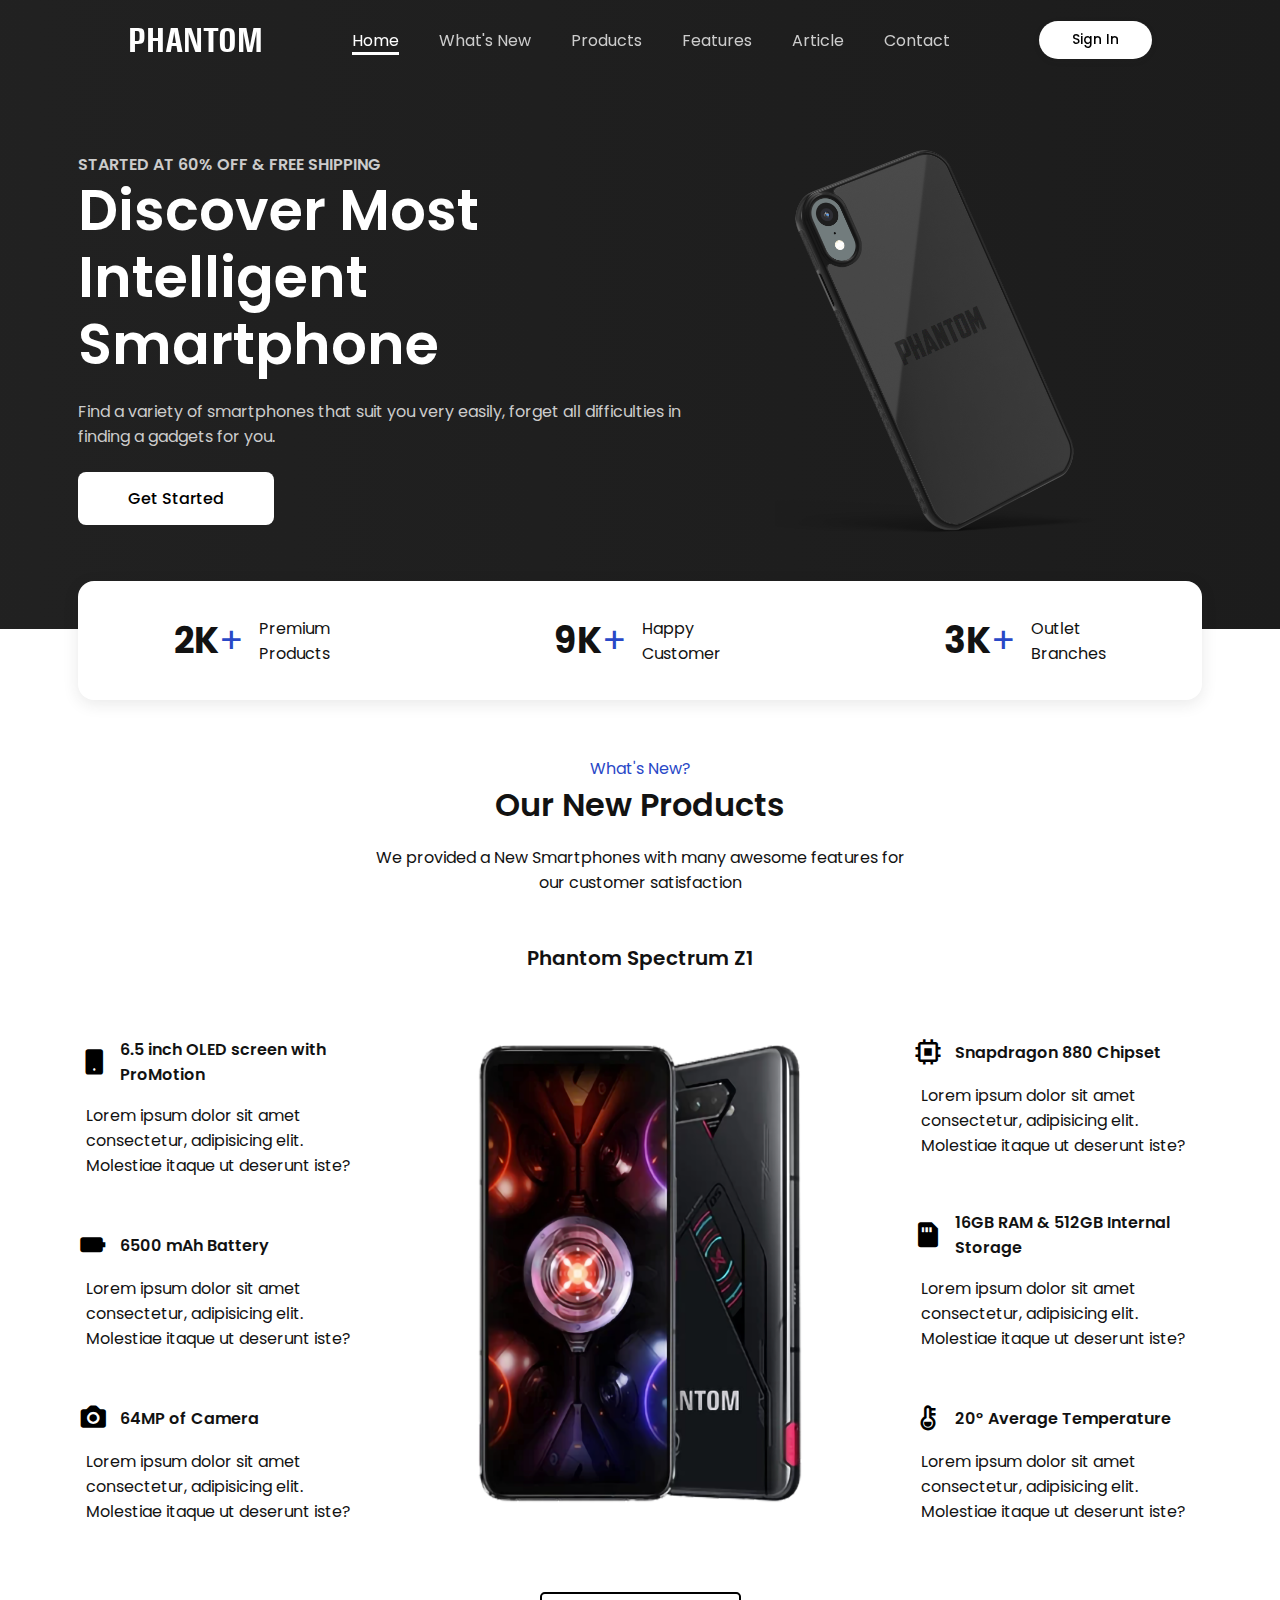
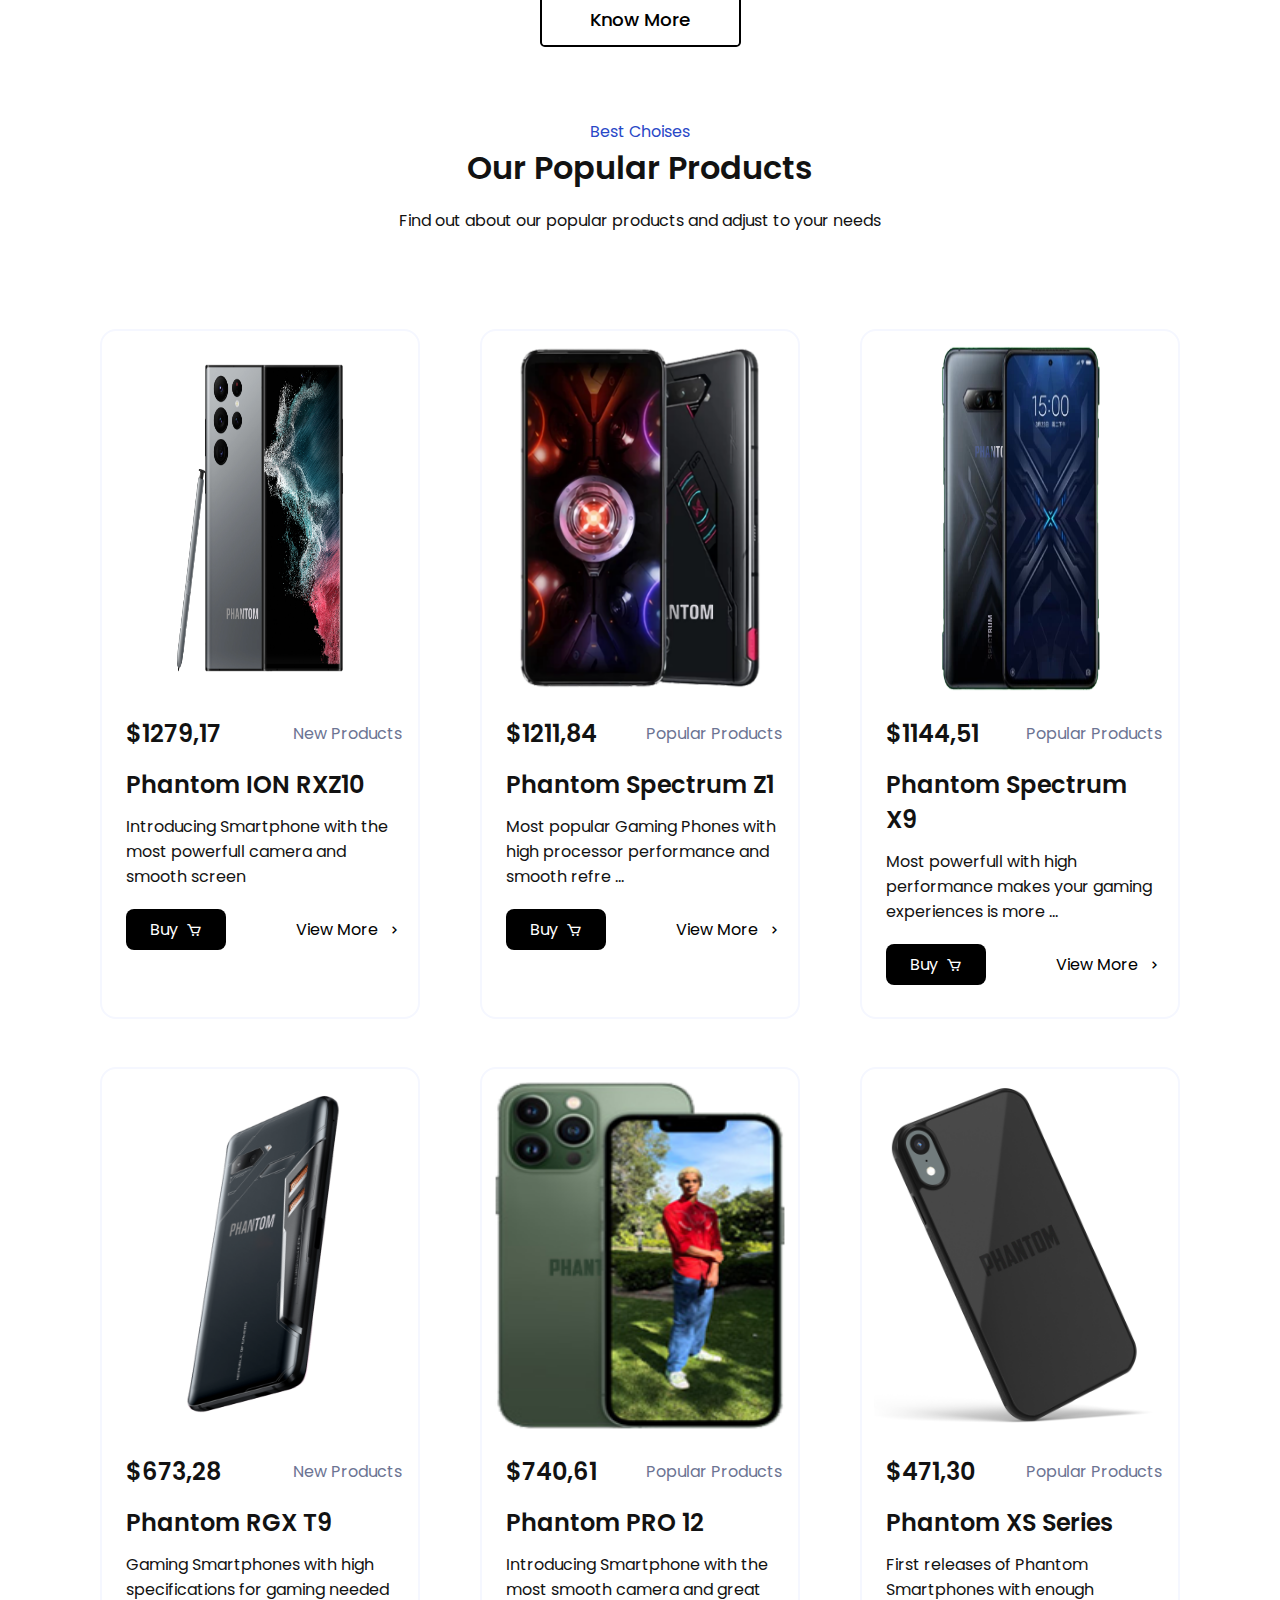
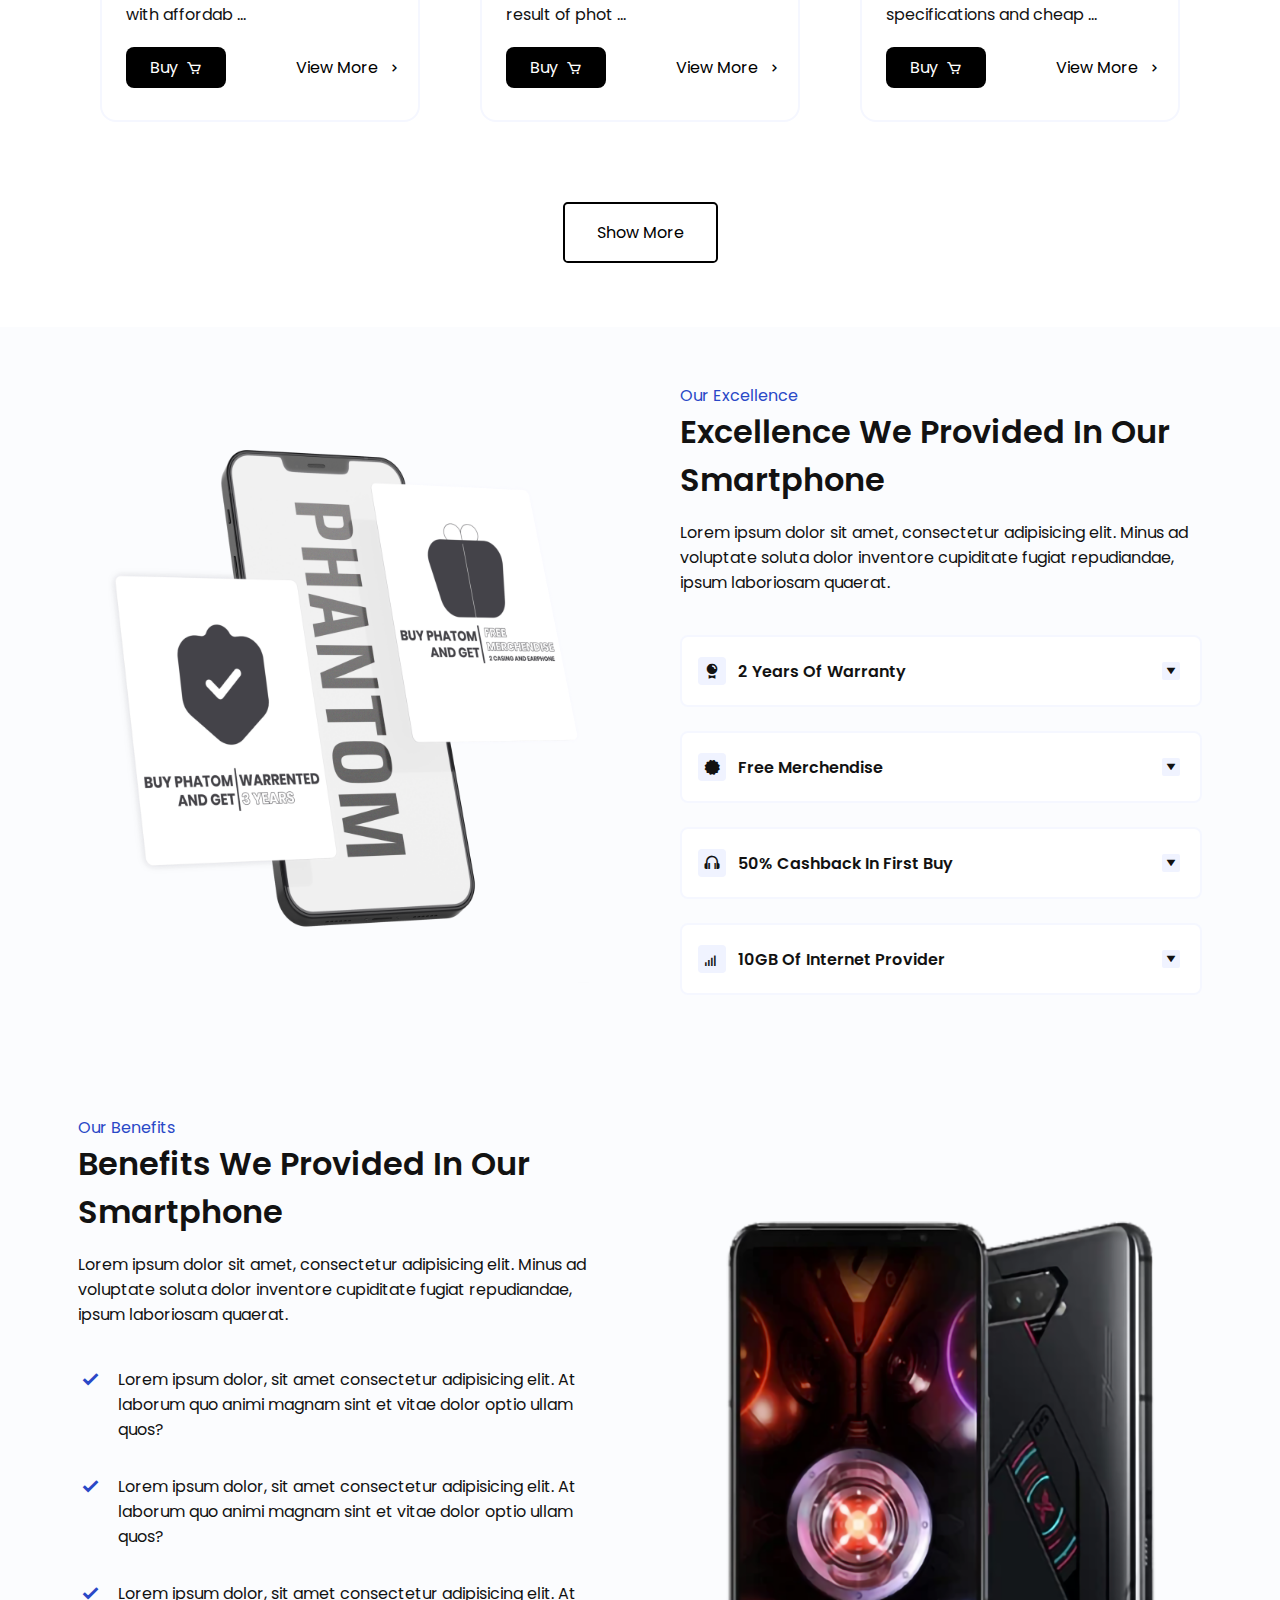
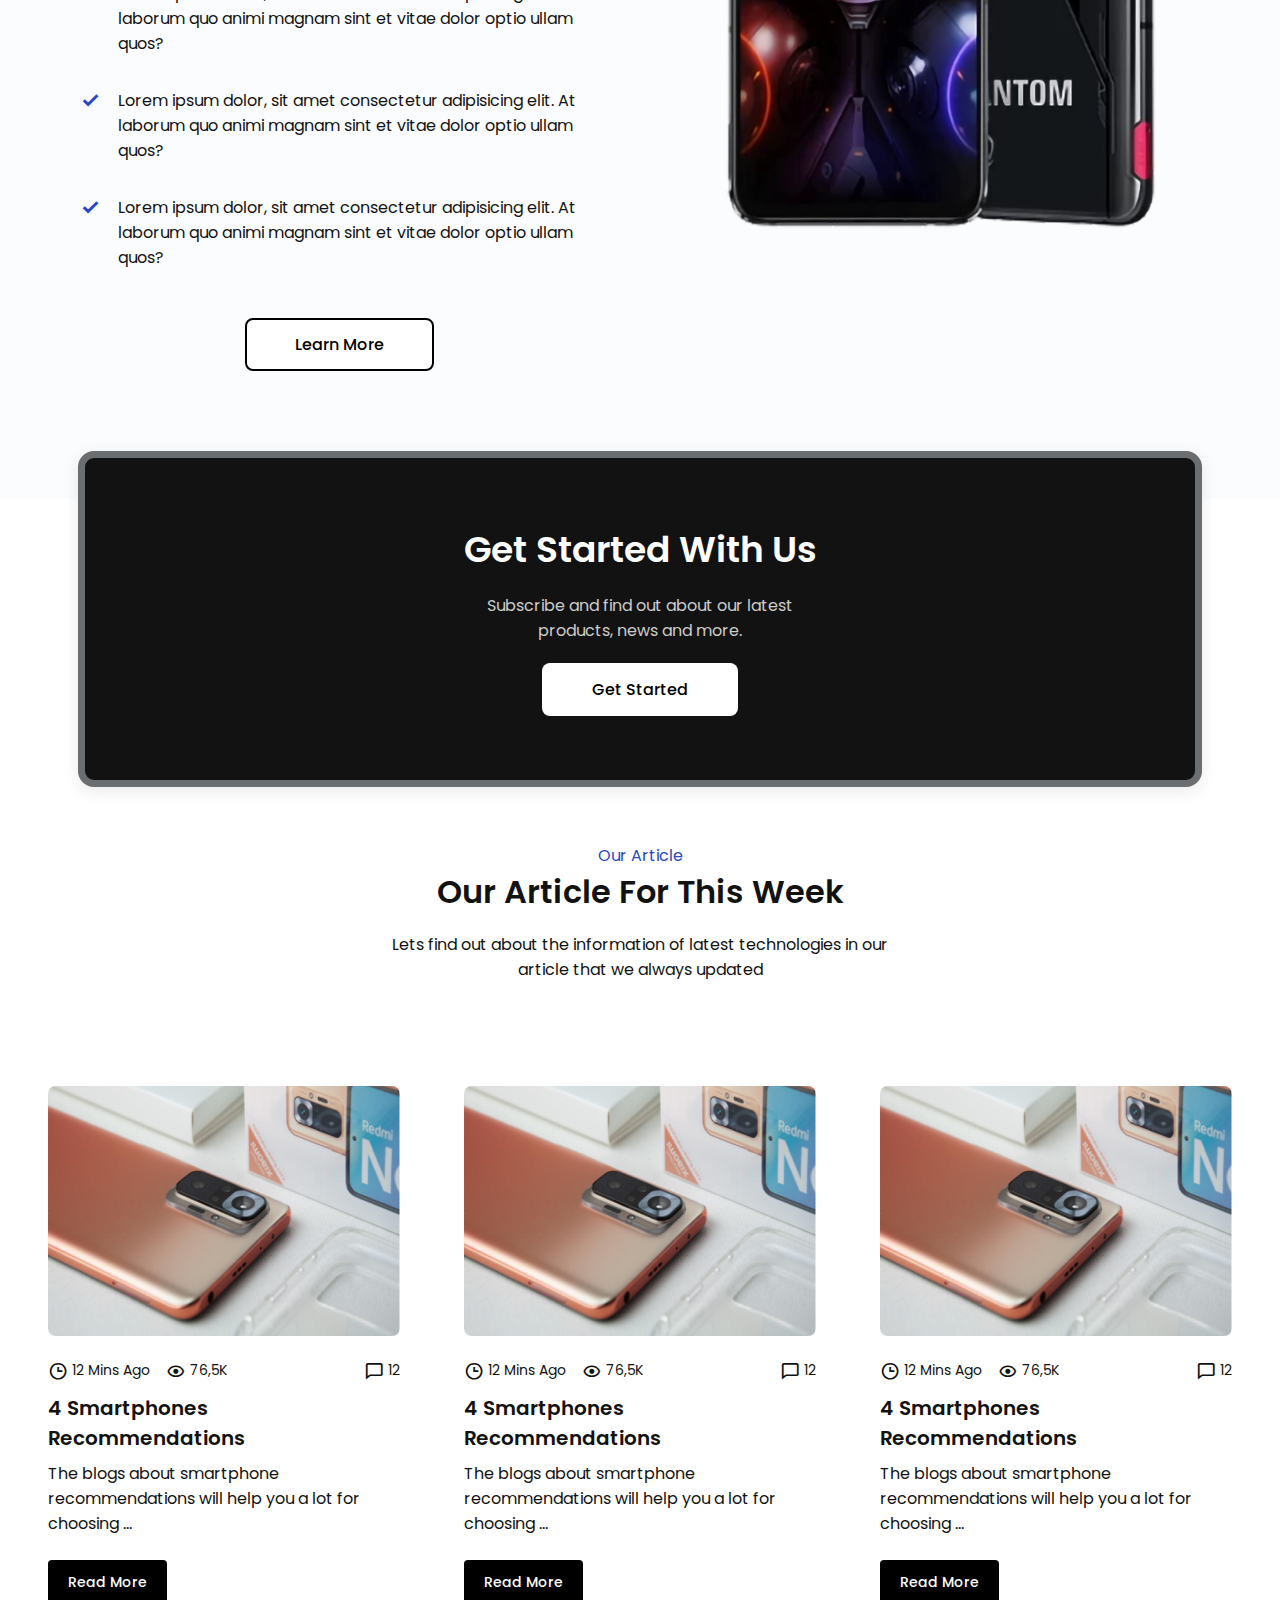
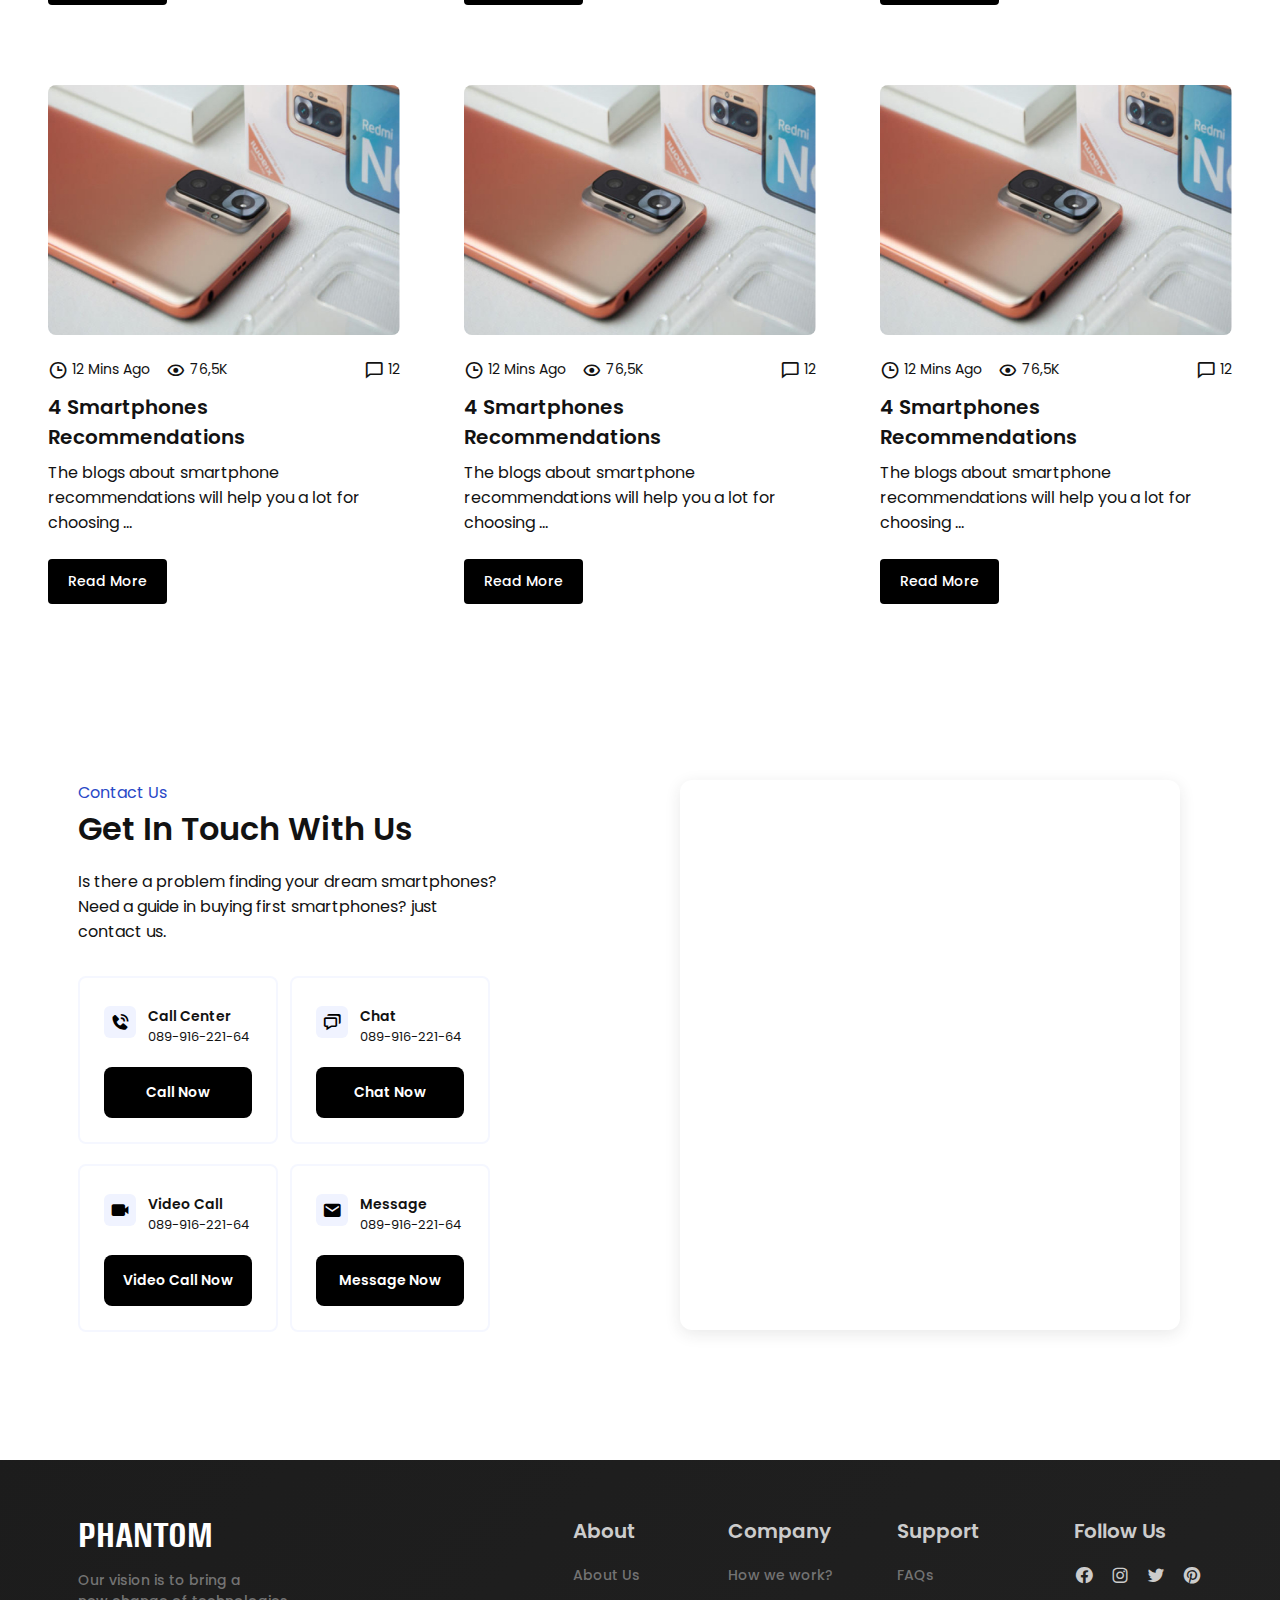
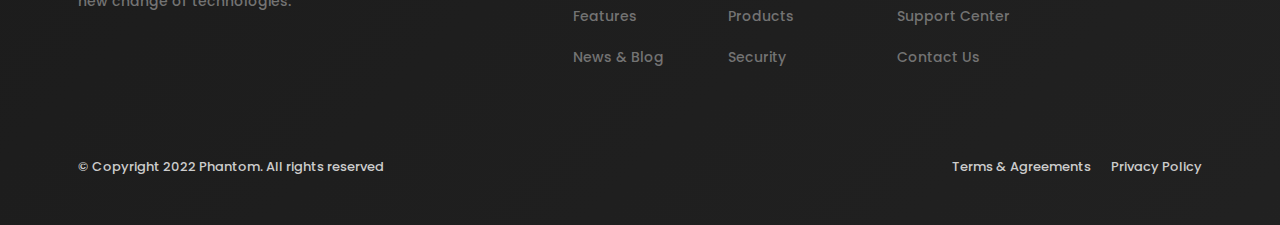
==== commit 5a0aa24e: "Creating Responsive Breakpoints and Fixing Some Assets" ====
--- a/index.html
+++ b/index.html
@@ -5,16 +5,9 @@
     <meta http-equiv="X-UA-Compatible" content="IE=edge" />
     <meta name="viewport" content="width=device-width, initial-scale=1.0" />
     <!-- ========== Favicon Image ========== -->
-    <link
-      rel="shortcut icon"
-      href="./Assets/Images/favicon.png"
-      type="image/x-icon"
-    />
+    <link rel="shortcut icon" href="./Assets/Images/favicon.png" type="image/x-icon" />
     <!-- ========== Box Icons CDN ========== -->
-    <link
-      href="https://unpkg.com/boxicons@2.1.2/css/boxicons.min.css"
-      rel="stylesheet"
-    />
+    <link href="https://unpkg.com/boxicons@2.1.2/css/boxicons.min.css" rel="stylesheet" />
 
     <!-- ========== Custom Styling ========== -->
     <link rel="stylesheet" href="./Assets/Styles/index.css" />
@@ -79,17 +72,19 @@
       <section class="home section" id="home">
         <div class="home__container container grid">
           <div class="home__data">
-            <span class="home__discount"
-              >STARTED AT 60% OFF & FREE SHIPPING</span
-            >
+            <span class="home__discount">STARTED AT 60% OFF & FREE SHIPPING</span>
             <h1 class="home__title">
               Discover Most <br />
               Intelligent Smartphone
             </h1>
-            <p class="home__description">
-              Find a variety of smartphones that suit you very easily, forget
-              all difficulties in finding a gadgets for you.
-            </p>
+
+            <div class="home__images-mobile">
+              <div class="home__image-mobile">
+                <img src="./Assets/Images/home.png" alt="Home Products" />
+              </div>
+            </div>
+
+            <p class="home__description">Find a variety of smartphones that suit you very easily, forget all difficulties in finding a gadgets for you.</p>
             <button class="button home__button">Get Started</button>
           </div>
 
@@ -135,27 +130,17 @@
         <div class="about__container container grid">
           <span class="section__subtitle">What's New?</span>
           <h2 class="section__title">Our New Products</h2>
-          <p class="section__description">
-            We provided a New Smartphones with many awesome features for our
-            customer satisfaction
-          </p>
-          <h3 class="section__phones-brand">
-            <span>Phantom</span> Spectrum Z1
-          </h3>
+          <p class="section__description">We provided a New Smartphones with many awesome features for our customer satisfaction</p>
+          <h3 class="section__phones-brand"><span>Phantom</span> Spectrum Z1</h3>
 
           <div class="about__content grid">
             <div class="about__data-1">
               <article class="about__data-content">
                 <header class="about__data-header">
                   <i class="bx bxs-mobile about__data-icon"></i>
-                  <h3 class="about__data-title">
-                    6.5 inch OLED screen with ProMotion
-                  </h3>
-                </header>
-                <p class="about__data-description">
-                  Lorem ipsum dolor sit amet consectetur, adipisicing elit.
-                  Molestiae itaque ut deserunt iste?
-                </p>
+                  <h3 class="about__data-title">6.5 inch OLED screen with ProMotion</h3>
+                </header>
+                <p class="about__data-description">Lorem ipsum dolor sit amet consectetur, adipisicing elit. Molestiae itaque ut deserunt iste?</p>
               </article>
 
               <article class="about__data-content">
@@ -163,10 +148,7 @@
                   <i class="bx bxs-battery about__data-icon"></i>
                   <h3 class="about__data-title">6500 mAh Battery</h3>
                 </header>
-                <p class="about__data-description">
-                  Lorem ipsum dolor sit amet consectetur, adipisicing elit.
-                  Molestiae itaque ut deserunt iste?
-                </p>
+                <p class="about__data-description">Lorem ipsum dolor sit amet consectetur, adipisicing elit. Molestiae itaque ut deserunt iste?</p>
               </article>
 
               <article class="about__data-content">
@@ -174,18 +156,12 @@
                   <i class="bx bxs-camera about__data-icon"></i>
                   <h3 class="about__data-title">64MP of Camera</h3>
                 </header>
-                <p class="about__data-description">
-                  Lorem ipsum dolor sit amet consectetur, adipisicing elit.
-                  Molestiae itaque ut deserunt iste?
-                </p>
+                <p class="about__data-description">Lorem ipsum dolor sit amet consectetur, adipisicing elit. Molestiae itaque ut deserunt iste?</p>
               </article>
             </div>
 
             <div class="about__images">
-              <img
-                src="./Assets/Images/about.png"
-                alt="What's New Products Images"
-              />
+              <img src="./Assets/Images/about.png" alt="What's New Products Images" />
             </div>
 
             <div class="about__data-2">
@@ -194,23 +170,15 @@
                   <i class="bx bx-chip about__data-icon"></i>
                   <h3 class="about__data-title">Snapdragon 880 Chipset</h3>
                 </header>
-                <p class="about__data-description">
-                  Lorem ipsum dolor sit amet consectetur, adipisicing elit.
-                  Molestiae itaque ut deserunt iste?
-                </p>
+                <p class="about__data-description">Lorem ipsum dolor sit amet consectetur, adipisicing elit. Molestiae itaque ut deserunt iste?</p>
               </article>
 
               <article class="about__data-content">
                 <header class="about__data-header">
                   <i class="bx bxs-memory-card about__data-icon"></i>
-                  <h3 class="about__data-title">
-                    16GB RAM & 512GB Internal Storage
-                  </h3>
-                </header>
-                <p class="about__data-description">
-                  Lorem ipsum dolor sit amet consectetur, adipisicing elit.
-                  Molestiae itaque ut deserunt iste?
-                </p>
+                  <h3 class="about__data-title">16GB RAM & 512GB Internal Storage</h3>
+                </header>
+                <p class="about__data-description">Lorem ipsum dolor sit amet consectetur, adipisicing elit. Molestiae itaque ut deserunt iste?</p>
               </article>
 
               <article class="about__data-content">
@@ -218,10 +186,7 @@
                   <i class="bx bxs-thermometer about__data-icon"></i>
                   <h3 class="about__data-title">20° Average Temperature</h3>
                 </header>
-                <p class="about__data-description">
-                  Lorem ipsum dolor sit amet consectetur, adipisicing elit.
-                  Molestiae itaque ut deserunt iste?
-                </p>
+                <p class="about__data-description">Lorem ipsum dolor sit amet consectetur, adipisicing elit. Molestiae itaque ut deserunt iste?</p>
               </article>
             </div>
           </div>
@@ -235,9 +200,7 @@
         <div class="container">
           <span class="section__subtitle">Best Choises</span>
           <h2 class="section__title">Our Popular Products</h2>
-          <p class="section__description">
-            Find out about our popular products and adjust to your needs
-          </p>
+          <p class="section__description">Find out about our popular products and adjust to your needs</p>
 
           <!-- Cards Looped on script.js files and rendered in "products-container" as child elements (based on React concepts) -->
           <div class="products__container grid" id="products-container"></div>
@@ -253,21 +216,21 @@
         <div class="features__container container grid">
           <div class="features__images">
             <div class="features__image">
-              <img src="./Assets/Images/products-3.png" alt="Features Images" />
+              <img src="./Assets/Images/features.png" alt="Features Images" />
             </div>
           </div>
 
           <div class="features__content">
             <div class="features__header">
               <span class="section__subtitle"> Our Excellence</span>
-              <h2 class="section__title">
-                Excellence We Provided In Our Smartphone
-              </h2>
-              <p class="section__description">
-                Lorem ipsum dolor sit amet, consectetur adipisicing elit. Minus
-                ad voluptate soluta dolor inventore cupiditate fugiat
-                repudiandae, ipsum laboriosam quaerat.
-              </p>
+              <h2 class="section__title">Excellence We Provided In Our Smartphone</h2>
+              <p class="section__description">Lorem ipsum dolor sit amet, consectetur adipisicing elit. Minus ad voluptate soluta dolor inventore cupiditate fugiat repudiandae, ipsum laboriosam quaerat.</p>
+            </div>
+
+            <div class="features__images-mobile">
+              <div class="features__image-mobile">
+                <img src="./Assets/Images/features.png" alt="Features Images" />
+              </div>
             </div>
 
             <div class="features__accordion">
@@ -281,136 +244,106 @@
                 </header>
 
                 <div class="features__accordion-content">
-                  <p class="features__accordion-description">
-                    Lorem ipsum dolor, sit amet consectetur adipisicing elit. At
-                    laborum quo animi magnam sint et vitae dolor optio ullam
-                    quos?
-                  </p>
+                  <p class="features__accordion-description">Lorem ipsum dolor, sit amet consectetur adipisicing elit. At laborum quo animi magnam sint et vitae dolor optio ullam quos?</p>
                 </div>
               </article>
 
               <article class="features__accordion-item">
                 <header class="features__accordion-header">
                   <i class="bx bxs-certification features__accordion-icon"></i>
-                  <h3 class="features__accordion-title">2 Years Of Warranty</h3>
+                  <h3 class="features__accordion-title">Free Merchendise</h3>
                   <div class="features__accordion-arrow">
                     <i class="bx bxs-down-arrow"></i>
                   </div>
                 </header>
 
                 <div class="features__accordion-content">
-                  <p class="features__accordion-description">
-                    Lorem ipsum dolor, sit amet consectetur adipisicing elit. At
-                    laborum quo animi magnam sint et vitae dolor optio ullam
-                    quos?
-                  </p>
+                  <p class="features__accordion-description">Lorem ipsum dolor, sit amet consectetur adipisicing elit. At laborum quo animi magnam sint et vitae dolor optio ullam quos?</p>
                 </div>
               </article>
 
               <article class="features__accordion-item">
                 <header class="features__accordion-header">
                   <i class="bx bx-headphone features__accordion-icon"></i>
-                  <h3 class="features__accordion-title">2 Years Of Warranty</h3>
+                  <h3 class="features__accordion-title">50% Cashback In First Buy</h3>
                   <div class="features__accordion-arrow">
                     <i class="bx bxs-down-arrow"></i>
                   </div>
                 </header>
 
                 <div class="features__accordion-content">
-                  <p class="features__accordion-description">
-                    Lorem ipsum dolor, sit amet consectetur adipisicing elit. At
-                    laborum quo animi magnam sint et vitae dolor optio ullam
-                    quos?
-                  </p>
+                  <p class="features__accordion-description">Lorem ipsum dolor, sit amet consectetur adipisicing elit. At laborum quo animi magnam sint et vitae dolor optio ullam quos?</p>
                 </div>
               </article>
 
               <article class="features__accordion-item">
                 <header class="features__accordion-header">
                   <i class="bx bx-signal-4 features__accordion-icon"></i>
-                  <h3 class="features__accordion-title">2 Years Of Warranty</h3>
+                  <h3 class="features__accordion-title">10GB Of Internet Provider</h3>
                   <div class="features__accordion-arrow">
                     <i class="bx bxs-down-arrow"></i>
                   </div>
                 </header>
 
                 <div class="features__accordion-content">
-                  <p class="features__accordion-description">
-                    Lorem ipsum dolor, sit amet consectetur adipisicing elit. At
-                    laborum quo animi magnam sint et vitae dolor optio ullam
-                    quos?
-                  </p>
-                </div>
-              </article>
-            </div>
-          </div>
+                  <p class="features__accordion-description">Lorem ipsum dolor, sit amet consectetur adipisicing elit. At laborum quo animi magnam sint et vitae dolor optio ullam quos?</p>
+                </div>
+              </article>
+            </div>
+          </div>
+
+          <!-- <div class="features__images-mobile">
+            <div class="features__image-mobile">
+              <img src="./Assets/Images/about.png" alt="Features Images" />
+            </div>
+          </div> -->
 
           <div class="features__content">
             <div class="features__header">
               <span class="section__subtitle"> Our Benefits</span>
-              <h2 class="section__title">
-                Benefits We Provided In Our Smartphone
-              </h2>
-              <p class="section__description">
-                Lorem ipsum dolor sit amet, consectetur adipisicing elit. Minus
-                ad voluptate soluta dolor inventore cupiditate fugiat
-                repudiandae, ipsum laboriosam quaerat.
-              </p>
+              <h2 class="section__title">Benefits We Provided In Our Smartphone</h2>
+              <p class="section__description">Lorem ipsum dolor sit amet, consectetur adipisicing elit. Minus ad voluptate soluta dolor inventore cupiditate fugiat repudiandae, ipsum laboriosam quaerat.</p>
+            </div>
+
+            <div class="features__images-mobile">
+              <div class="features__image-mobile">
+                <img src="./Assets/Images/about.png" alt="Features Images" />
+              </div>
             </div>
 
             <div class="features__list">
               <article class="features__list-item">
                 <div class="features__list-content">
                   <i class="bx bx-check features__list-icon"></i>
-                  <p class="features__list-description">
-                    Lorem ipsum dolor, sit amet consectetur adipisicing elit. At
-                    laborum quo animi magnam sint et vitae dolor optio ullam
-                    quos?
-                  </p>
+                  <p class="features__list-description">Lorem ipsum dolor, sit amet consectetur adipisicing elit. At laborum quo animi magnam sint et vitae dolor optio ullam quos?</p>
                 </div>
               </article>
 
               <article class="features__list-item">
                 <div class="features__list-content">
                   <i class="bx bx-check features__list-icon"></i>
-                  <p class="features__list-description">
-                    Lorem ipsum dolor, sit amet consectetur adipisicing elit. At
-                    laborum quo animi magnam sint et vitae dolor optio ullam
-                    quos?
-                  </p>
+                  <p class="features__list-description">Lorem ipsum dolor, sit amet consectetur adipisicing elit. At laborum quo animi magnam sint et vitae dolor optio ullam quos?</p>
                 </div>
               </article>
 
               <article class="features__list-item">
                 <div class="features__list-content">
                   <i class="bx bx-check features__list-icon"></i>
-                  <p class="features__list-description">
-                    Lorem ipsum dolor, sit amet consectetur adipisicing elit. At
-                    laborum quo animi magnam sint et vitae dolor optio ullam
-                    quos?
-                  </p>
+                  <p class="features__list-description">Lorem ipsum dolor, sit amet consectetur adipisicing elit. At laborum quo animi magnam sint et vitae dolor optio ullam quos?</p>
                 </div>
               </article>
 
               <article class="features__list-item">
                 <div class="features__list-content">
                   <i class="bx bx-check features__list-icon"></i>
-                  <p class="features__list-description">
-                    Lorem ipsum dolor, sit amet consectetur adipisicing elit. At
-                    laborum quo animi magnam sint et vitae dolor optio ullam
-                    quos?
-                  </p>
+                  <p class="features__list-description">Lorem ipsum dolor, sit amet consectetur adipisicing elit. At laborum quo animi magnam sint et vitae dolor optio ullam quos?</p>
                 </div>
               </article>
 
               <article class="features__list-item">
                 <div class="features__list-content">
                   <i class="bx bx-check features__list-icon"></i>
-                  <p class="features__list-description">
-                    Lorem ipsum dolor, sit amet consectetur adipisicing elit. At
-                    laborum quo animi magnam sint et vitae dolor optio ullam
-                    quos?
-                  </p>
+                  <p class="features__list-description">Lorem ipsum dolor, sit amet consectetur adipisicing elit. At laborum quo animi magnam sint et vitae dolor optio ullam quos?</p>
                 </div>
               </article>
             </div>
@@ -432,9 +365,7 @@
       <div class="subscribe__container container">
         <div class="subscribe__content">
           <h1 class="subscribe__title">Get Started With Us</h1>
-          <p class="subscribe__description">
-            Subscribe and find out about our latest products, news and more.
-          </p>
+          <p class="subscribe__description">Subscribe and find out about our latest products, news and more.</p>
           <button class="button subscribe__button">Get Started</button>
         </div>
       </div>
@@ -444,10 +375,7 @@
         <div class="article__container container grid">
           <span class="section__subtitle">Our Article</span>
           <h2 class="section__title">Our Article For This Week</h2>
-          <p class="section__description">
-            Lets find out about the information of latest technologies in our
-            article that we always updated
-          </p>
+          <p class="section__description">Lets find out about the information of latest technologies in our article that we always updated</p>
 
           <!-- Cards Looped on script.js files and rendered in "article-container" as child elements (based on React concepts) -->
           <div class="article__content grid" id="article-container"></div>
@@ -458,30 +386,15 @@
         <div class="contact__container container grid">
           <div class="contact__maps">
             <div class="contact__maps-canvas">
-              <iframe
-                width="500"
-                height="550"
-                id="gmap_canvas"
-                src="https://maps.google.com/maps?q=celular%20world%20denpasar&t=&z=13&ie=UTF8&iwloc=&output=embed"
-                frameborder="0"
-                scrolling="no"
-                marginheight="0"
-                marginwidth="0"
-              ></iframe>
-              <a href="https://www.whatismyip-address.com"></a><br /><a
-                href="https://www.embedgooglemap.net"
-                >create google maps for website</a
-              >
+              <iframe width="500" height="550" id="gmap_canvas" src="https://maps.google.com/maps?q=celular%20world%20denpasar&t=&z=13&ie=UTF8&iwloc=&output=embed" frameborder="0" scrolling="no" marginheight="0" marginwidth="0"></iframe>
+              <a href="https://www.whatismyip-address.com"></a><br /><a href="https://www.embedgooglemap.net">create google maps for website</a>
             </div>
           </div>
 
           <div class="contact__content">
             <span class="section__subtitle">Contact Us</span>
             <h2 class="section__title">Get In Touch With Us</h2>
-            <p class="section__description">
-              Is there a problem finding your dream smartphones? Need a guide in
-              buying first smartphones? just contact us.
-            </p>
+            <p class="section__description">Is there a problem finding your dream smartphones? Need a guide in buying first smartphones? just contact us.</p>
 
             <div class="contact__card">
               <div class="contact__card-box">
@@ -514,9 +427,7 @@
                     <p class="contact__card-description">089-916-221-64</p>
                   </div>
                 </div>
-                <button class="button contact__card-button">
-                  Video Call Now
-                </button>
+                <button class="button contact__card-button">Video Call Now</button>
               </div>
 
               <div class="contact__card-box">
@@ -600,38 +511,22 @@
 
             <ul class="footer__socials">
               <li class="footer__item">
-                <a
-                  href="https://www.facebook.com/"
-                  target="_blank"
-                  class="footer__social-link"
-                >
+                <a href="https://www.facebook.com/" target="_blank" class="footer__social-link">
                   <i class="bx bxl-facebook-circle"></i>
                 </a>
               </li>
               <li class="footer__item">
-                <a
-                  href="https://www.instagram.com/"
-                  target="_blank"
-                  class="footer__social-link"
-                >
+                <a href="https://www.instagram.com/" target="_blank" class="footer__social-link">
                   <i class="bx bxl-instagram"></i>
                 </a>
               </li>
               <li class="footer__item">
-                <a
-                  href="https://www.twitter.com/"
-                  target="_blank"
-                  class="footer__social-link"
-                >
+                <a href="https://www.twitter.com/" target="_blank" class="footer__social-link">
                   <i class="bx bxl-twitter"></i>
                 </a>
               </li>
               <li class="footer__item">
-                <a
-                  href="https://www.pinterest.com/"
-                  target="_blank"
-                  class="footer__social-link"
-                >
+                <a href="https://www.pinterest.com/" target="_blank" class="footer__social-link">
                   <i class="bx bxl-pinterest"></i>
                 </a>
               </li>
@@ -641,9 +536,7 @@
       </div>
 
       <div class="footer__info container">
-        <span class="footer__copyright">
-          &copy; Copyright 2022 Phantom. All rights reserved
-        </span>
+        <span class="footer__copyright"> &copy; Copyright 2022 Phantom. All rights reserved </span>
 
         <div class="footer__privacy">
           <a href="#">Terms & Agreements</a>
--- a/Assets/Styles/index.css
+++ b/Assets/Styles/index.css
@@ -305,6 +305,10 @@
   height: 90%;
 }
 
+.home__images-mobile {
+  display: none;
+}
+
 .home__image img {
   height: 100%;
   object-fit: cover;
@@ -334,6 +338,7 @@
 .value__box {
   display: flex;
   column-gap: 1rem;
+  align-items: center;
 }
 
 .value__box-title {
@@ -471,7 +476,7 @@
 }
 
 .products__card:hover .products__img {
-  transform: scale(1.1);
+  transform: scale(1.05);
 }
 
 .products__data {
@@ -582,9 +587,9 @@
 .features__image {
   position: absolute;
   overflow: hidden;
-  top: 5rem;
-  width: 400px;
-  height: 500px;
+  top: 0;
+  width: 500px;
+  height: 600px;
 }
 
 .features__image img {
@@ -592,6 +597,10 @@
   width: 100%;
   height: 100%;
   object-fit: cover;
+}
+
+.features__images-mobile {
+  display: none;
 }
 
 .features__content .section__title,
@@ -1064,18 +1073,45 @@
 }
 
 ::-webkit-scrollbar-thumb {
-  background-color: hsl(228, 8%, 64%);
+  background-color: hsl(0, 0%, 13%);
   border-radius: 0.5rem;
 }
 
 ::-webkit-scrollbar-thumb:hover {
-  background-color: hsl(228, 8%, 54%);
+  background-color: hsl(0, 0%, 23%);
 }
 
 /* For Large Screen */
-@media screen and (max-width: 1366px) {
+@media screen and (max-width: 1466px) {
   .section {
     padding: 3.5rem 2rem 1rem;
+  }
+
+  .navbar__button {
+    padding: 0.5rem 2rem;
+    font-size: 0.85rem;
+  }
+
+  .home {
+    height: 100%;
+  }
+  .home__container {
+    grid-template-columns: 55% 40%;
+    column-gap: 5%;
+  }
+  .home__data {
+    padding-top: 2rem;
+  }
+  .home__title {
+    font-size: 3.5rem;
+    margin-bottom: 1.25rem;
+    max-width: 600px;
+  }
+  .home__description {
+    margin-bottom: 1.45rem;
+  }
+  .home__images {
+    height: 90%;
   }
 }
 
@@ -1197,8 +1233,327 @@
   }
 }
 
-@media screen and (max-width: 768px) {
+/* For Medium Screen */
+@media screen and (max-width: 820px) {
+  .section__title {
+    font-size: 1.5rem;
+  }
+
+  .home__images {
+    display: none;
+  }
+  .home__images-mobile {
+    width: 90%;
+    margin: 0 auto;
+    display: flex;
+  }
+  .home__image-mobile {
+    width: 75%;
+    margin: 2rem auto;
+  }
+  .home__description {
+    margin-bottom: 2rem;
+  }
+
+  .value__content {
+    padding: 1.5rem 2rem;
+  }
+  .value__box-description {
+    font-size: 14px;
+  }
+
+  .about__data-title {
+    font-size: 14px;
+  }
+  .about__data-description {
+    font-size: 12px;
+  }
+  .about__images img {
+    max-width: 20rem;
+  }
+
+  .features__container {
+    display: flex;
+    flex-direction: column;
+    position: relative;
+  }
+  .features__images,
+  .features__image,
+  .features__list-images,
+  .features__list-image {
+    position: relative;
+  }
+  .features__images {
+    display: none;
+    width: 100%;
+  }
+  .features__images-mobile {
+    display: block;
+    width: 100%;
+  }
+  .features__image {
+    width: 100%;
+    height: 90%;
+    margin: 0 auto 1rem;
+  }
+  .features__list-images {
+    display: none;
+  }
+  .features__image-mobile {
+    width: 75%;
+    height: 75%;
+    margin: 2rem auto 2.75rem;
+  }
+  .features__header .section__description {
+    text-align: left;
+    margin-left: 0;
+  }
+
+  .subscribe__container {
+    width: 80%;
+    margin: 1.5rem auto 2rem;
+  }
+
+  .contact__container {
+    grid-template-columns: 1fr;
+  }
+  .contact__content {
+    display: flex;
+    justify-content: center;
+    align-items: center;
+    margin-bottom: 5rem;
+    flex-direction: column;
+  }
+  .contact__content .section__description {
+    text-align: center;
+  }
+  .contact__maps {
+    margin: 0 auto;
+  }
+
   .footer__content {
     grid-template-columns: repeat(2, 1fr);
   }
-}
+  .footer__info {
+    padding-bottom: 8rem;
+  }
+}
+
+@media screen and (max-width: 580px) {
+  .container {
+    margin-left: 1.5rem;
+    margin-right: 1.5rem;
+  }
+
+  .header {
+    position: absolute;
+  }
+  .header-scrolled {
+    background-color: transparent;
+  }
+  .header-scrolled .navbar__button {
+    background-color: var(--color-white);
+    color: var(--color-primary);
+  }
+  .navbar {
+    height: calc(var(--header-height) - 1.5rem);
+    padding: 2rem 1.5rem;
+  }
+  .navbar__logo {
+    font-size: 1.5rem;
+  }
+  .navbar__menu {
+    width: 90%;
+    padding: 1rem 1.3rem;
+  }
+  .navbar__container {
+    justify-content: center;
+    column-gap: 1rem;
+  }
+  .navbar__link i {
+    font-size: 1.15rem;
+  }
+  .navbar__button {
+    padding: 0.5rem 1rem;
+    font-size: 0.75rem;
+  }
+
+  .home__data {
+    text-align: center;
+  }
+  .home__discount {
+    font-size: 0.75rem;
+  }
+  .home__title {
+    font-size: 2.5rem;
+    text-align: center;
+    margin-top: 1rem;
+  }
+  .home__button {
+    margin-top: 0.75rem;
+    padding: 0.75rem 1.25rem;
+  }
+
+  .value__content {
+    display: grid;
+    grid-template-columns: repeat(3, 1fr);
+    column-gap: 1rem;
+    align-items: center;
+    row-gap: 2rem;
+  }
+  .value__box {
+    width: 90%;
+    justify-content: center;
+    flex-direction: column;
+  }
+  .value__box-title {
+    font-size: 1.8rem;
+  }
+  .value__box-description {
+    text-align: center;
+  }
+
+  .about__container .section__title,
+  .about__container .section__description,
+  .about__container .section__subtitle,
+  .about__container .section__phones-brand {
+    text-align: left;
+  }
+  .about__container {
+    position: relative;
+    margin-bottom: 3rem;
+  }
+  .about__content {
+    grid-template-columns: 1fr;
+  }
+  .about__data-1,
+  .about__data-2 {
+    margin-left: 0;
+    margin-right: 0;
+    width: 90%;
+    row-gap: 0.5rem;
+  }
+  .about__data-description {
+    margin-left: 0.15rem;
+  }
+  .about__images {
+    margin-top: 2.5rem;
+    margin-bottom: 2.5rem;
+    width: 90%;
+  }
+  .about__button {
+    padding: 0.75rem 1.25rem;
+    font-size: 1rem;
+    position: absolute;
+    bottom: -5rem;
+  }
+
+  .products__container {
+    grid-template-columns: 1fr;
+  }
+  .products__card {
+    padding: 1rem 0.5rem;
+  }
+  .products__img {
+    height: 300px;
+    width: 90%;
+    margin: 1rem auto;
+  }
+  .products__price {
+    font-size: 1.15rem;
+  }
+  .products__category {
+    font-size: 0.85rem;
+  }
+  .products__title {
+    font-size: 1rem;
+  }
+  .products__description {
+    font-size: 0.75rem;
+  }
+  .products__buy-button {
+    padding: 0.5rem 1rem;
+    font-size: 0.85rem;
+  }
+  .products__view-button {
+    font-size: 0.85rem;
+  }
+
+  .features__content .section__description,
+  .features__list-description {
+    font-size: 0.85rem;
+  }
+  .features__images {
+    display: none;
+  }
+
+  .subscribe__container {
+    width: 90%;
+    margin: 0 auto;
+  }
+  .subscribe__title {
+    font-size: 1.5rem;
+  }
+  .subscribe__description {
+    font-size: 0.75rem;
+  }
+  .subscribe__button {
+    font-size: 0.85rem;
+    padding: 0.75rem 1.5rem;
+  }
+
+  .article__content {
+    grid-template-columns: 1fr;
+  }
+  .article__card {
+    padding: 1rem;
+  }
+  .article__image {
+    height: 200px;
+  }
+  .article__reaction i,
+  .article__reaction span,
+  .article__description {
+    font-size: 0.85rem;
+  }
+  .article__title {
+    font-size: 1.15rem;
+  }
+  .article__button {
+    padding: 0.5rem 0.95rem;
+    font-size: 0.8rem;
+  }
+
+  .contact__container {
+    width: 100%;
+    margin: 0 auto;
+  }
+  .contact__content .section__description {
+    margin-bottom: 3rem;
+  }
+  .contact__card {
+    grid-template-columns: 1fr;
+    row-gap: 2rem;
+  }
+  .contact__maps {
+    width: 300px;
+    display: flex;
+    height: 450px;
+    justify-content: center;
+  }
+  .contact__maps-canvas {
+    width: 300px;
+    height: 450px;
+  }
+
+  .footer__info {
+    flex-direction: column;
+    align-items: center;
+    text-align: center;
+    row-gap: 1.75rem;
+  }
+  .footer__copyright,
+  .footer__privacy a {
+    font-size: 0.75rem;
+  }
+}
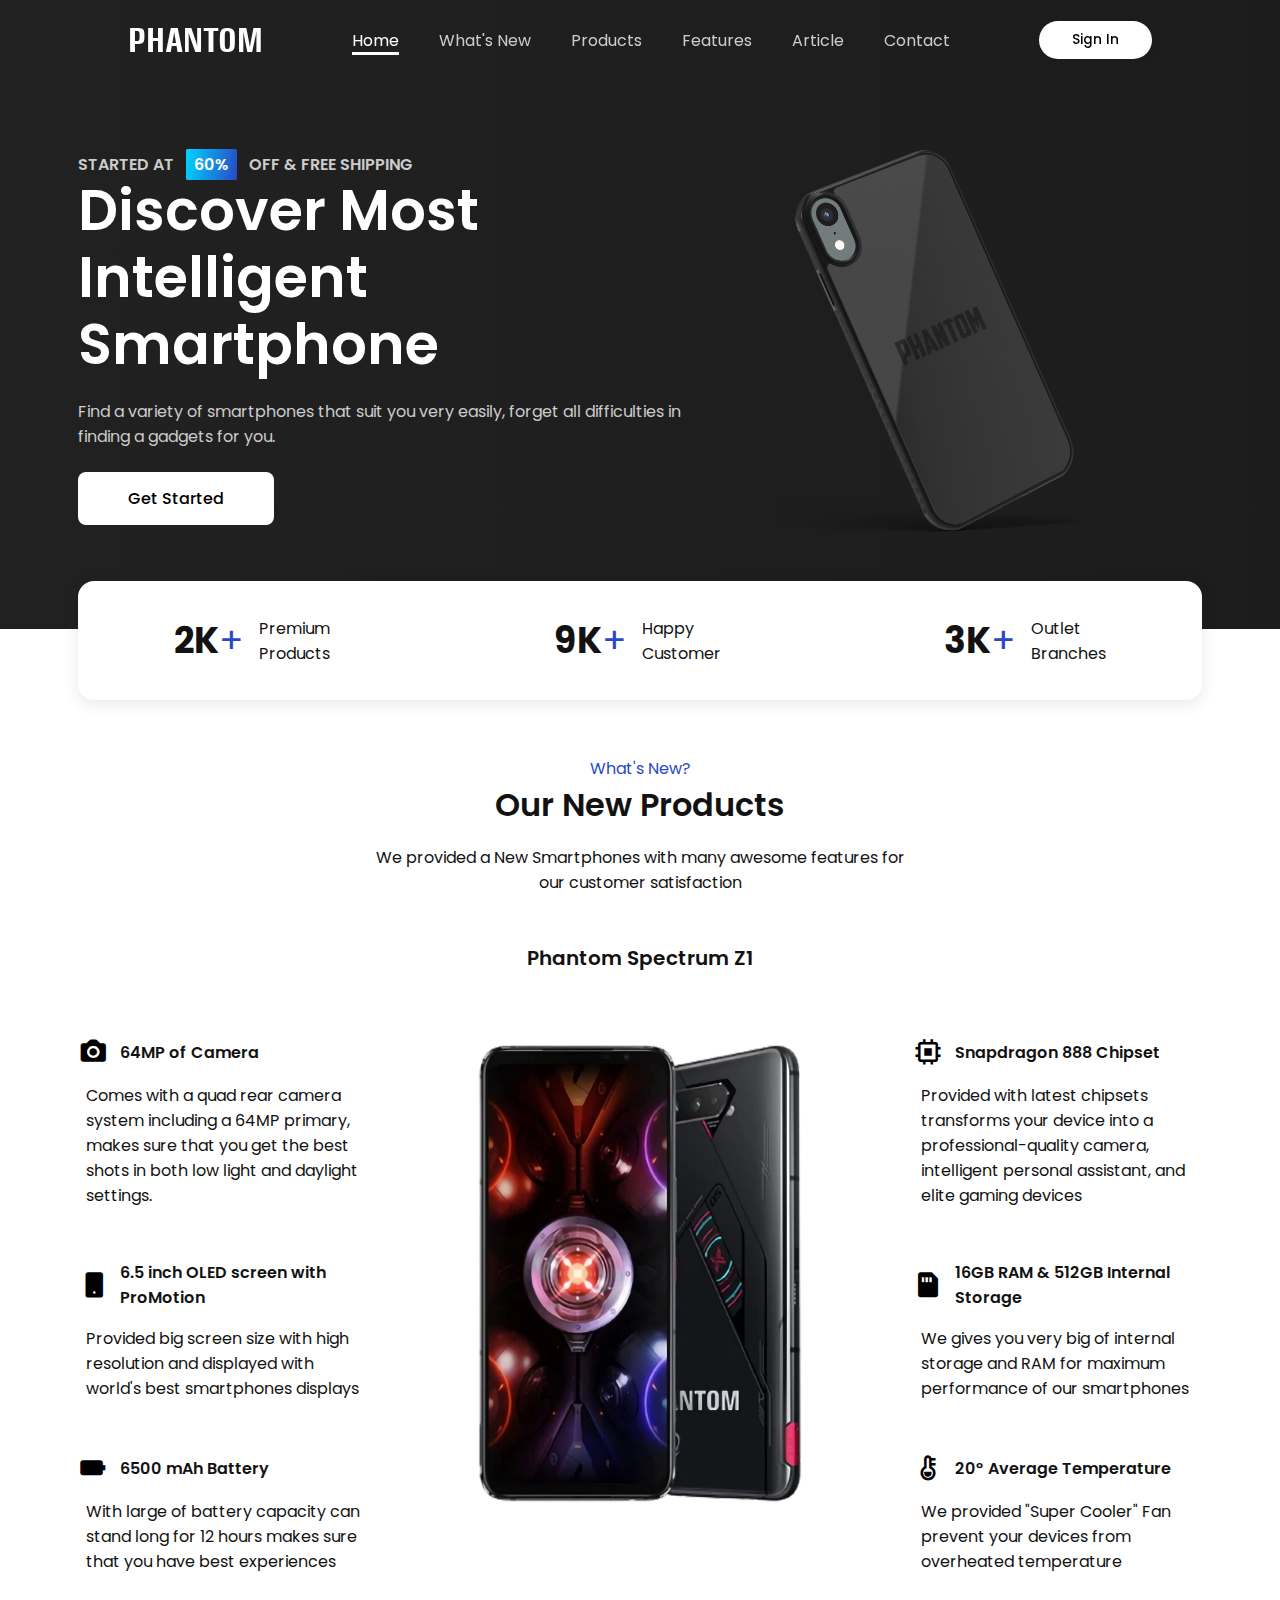
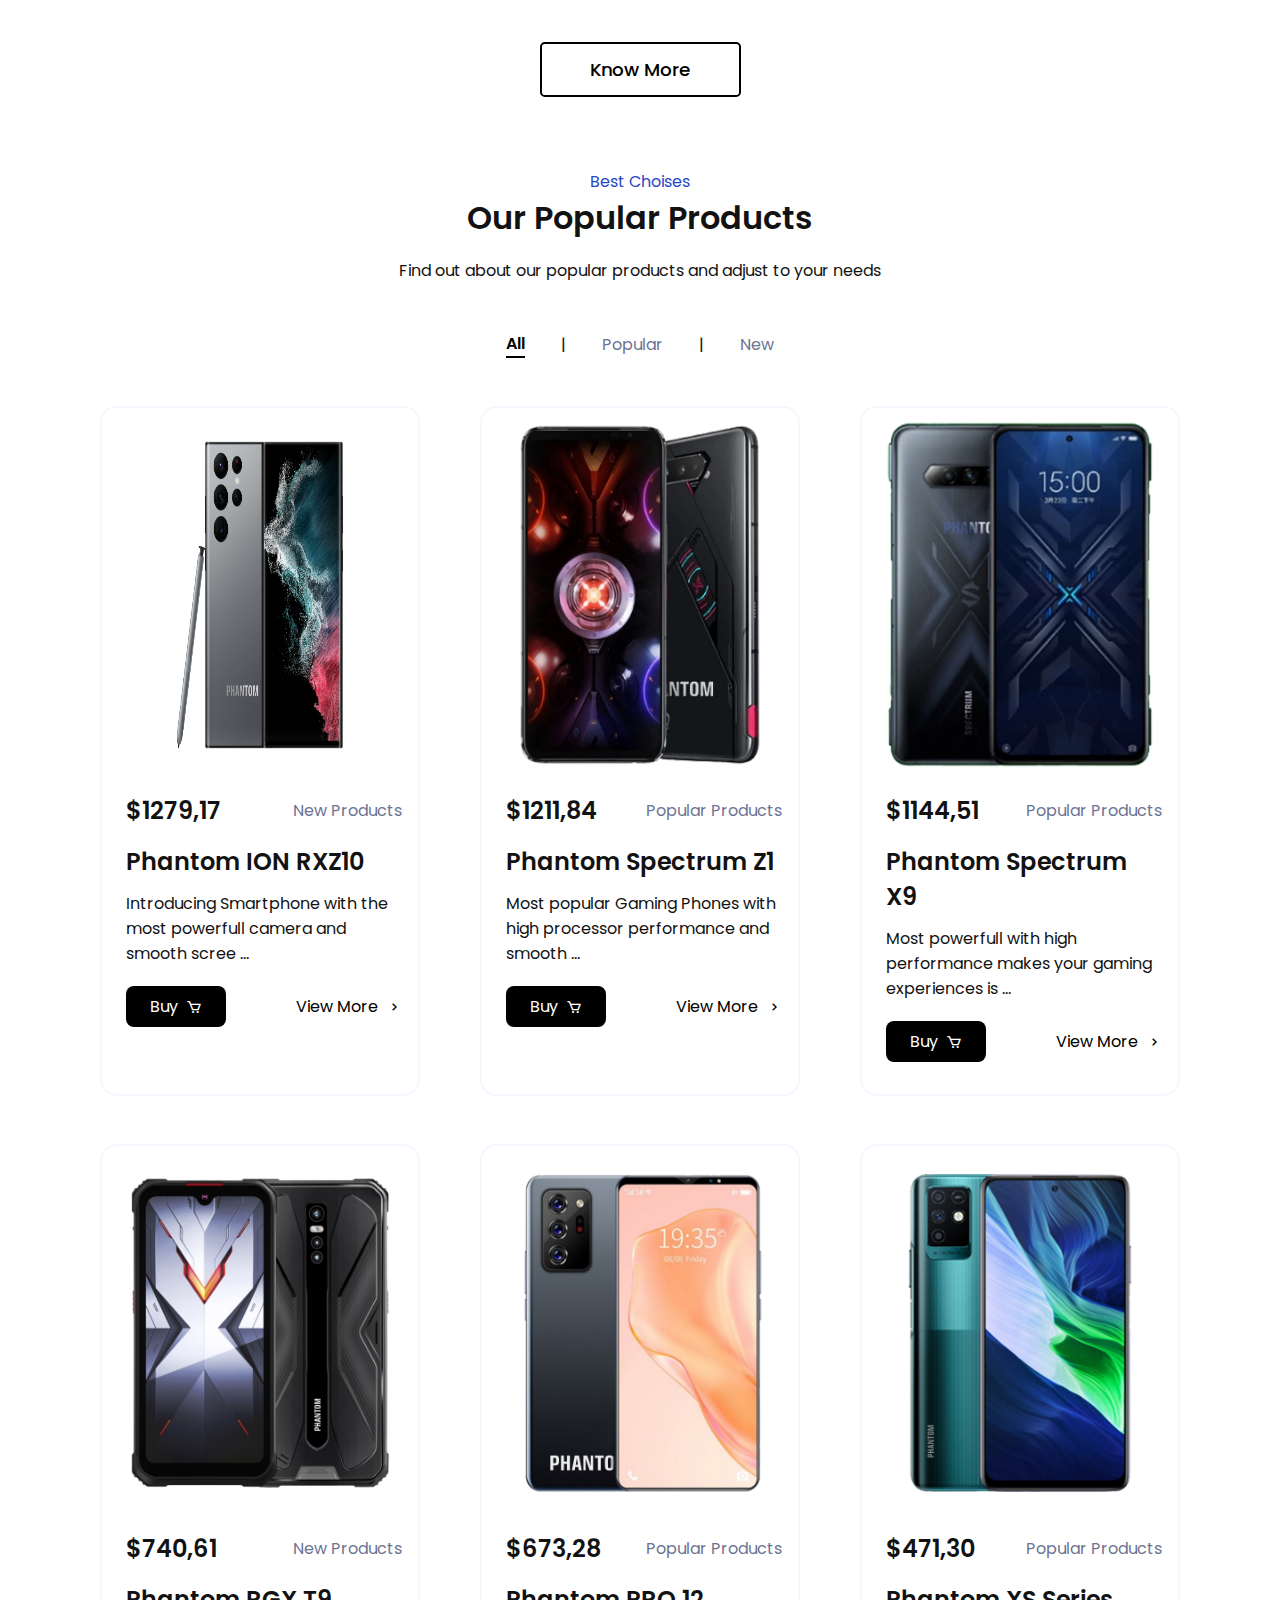
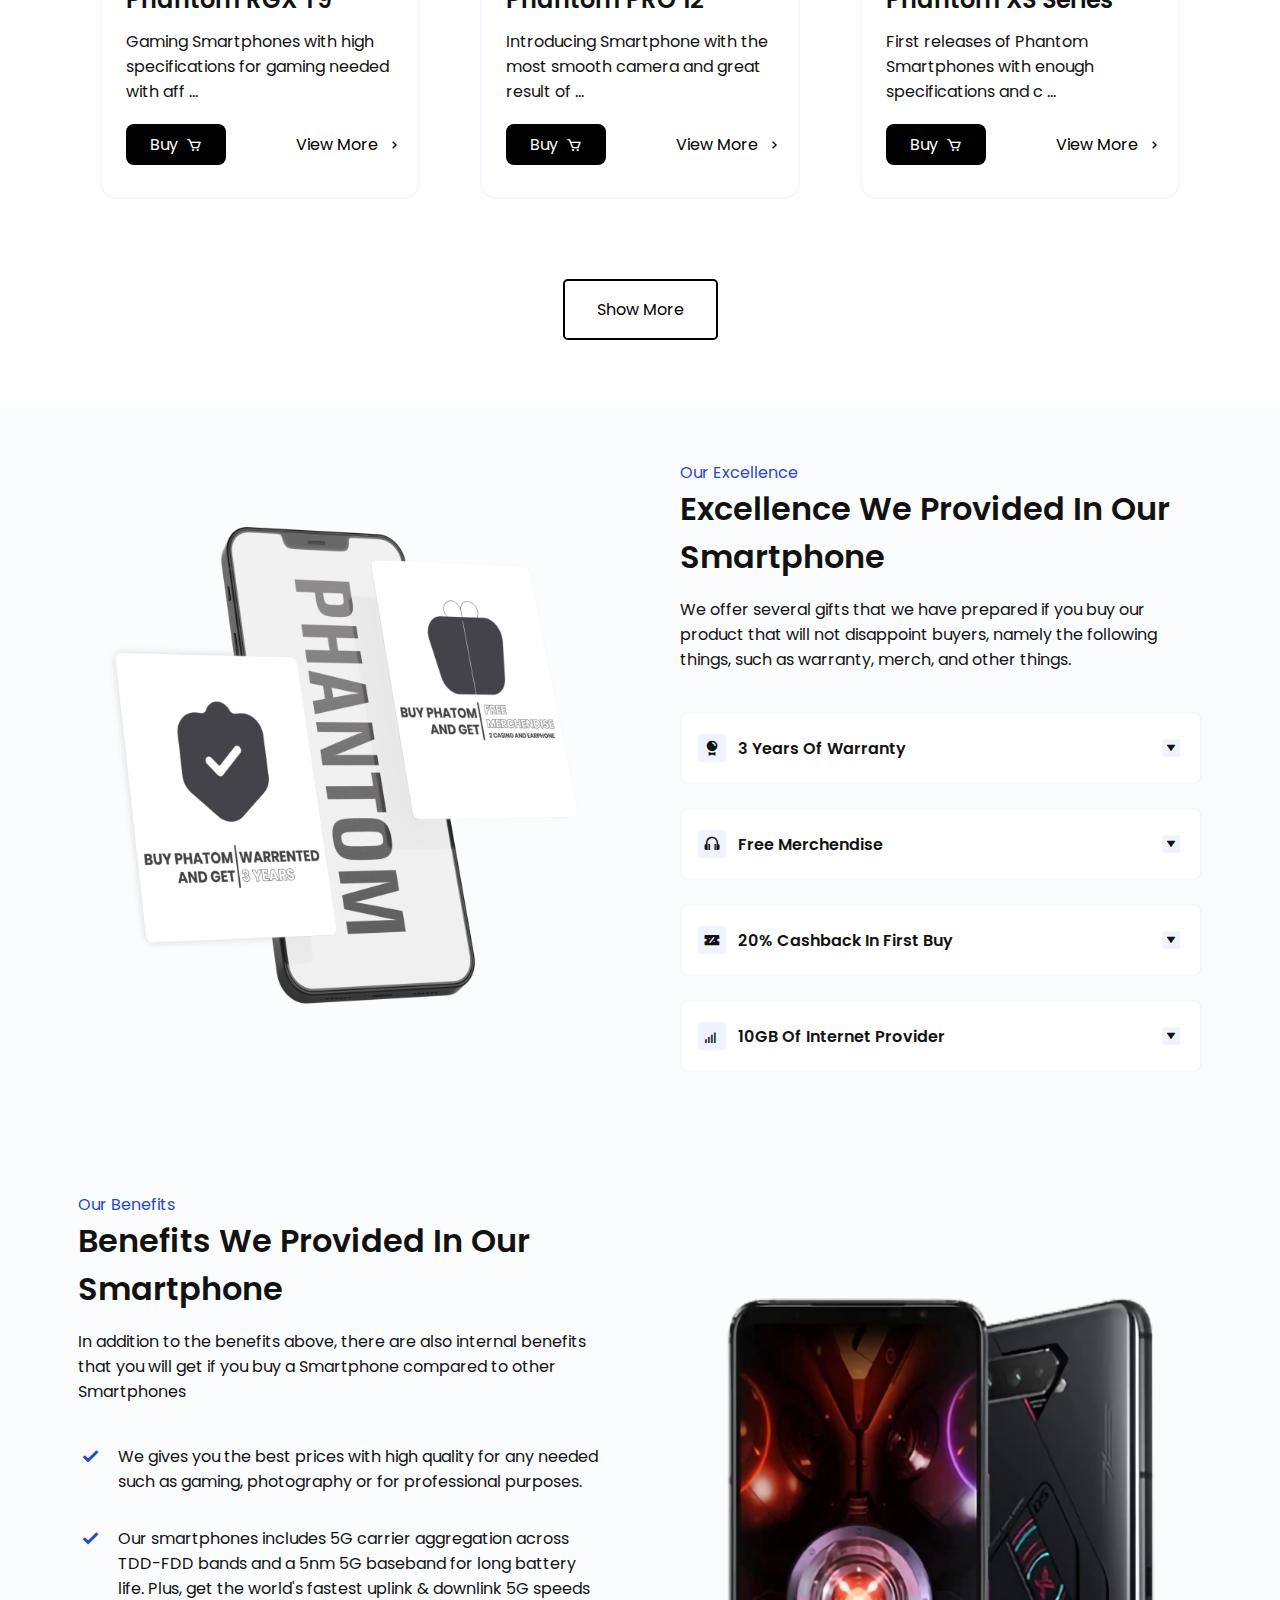
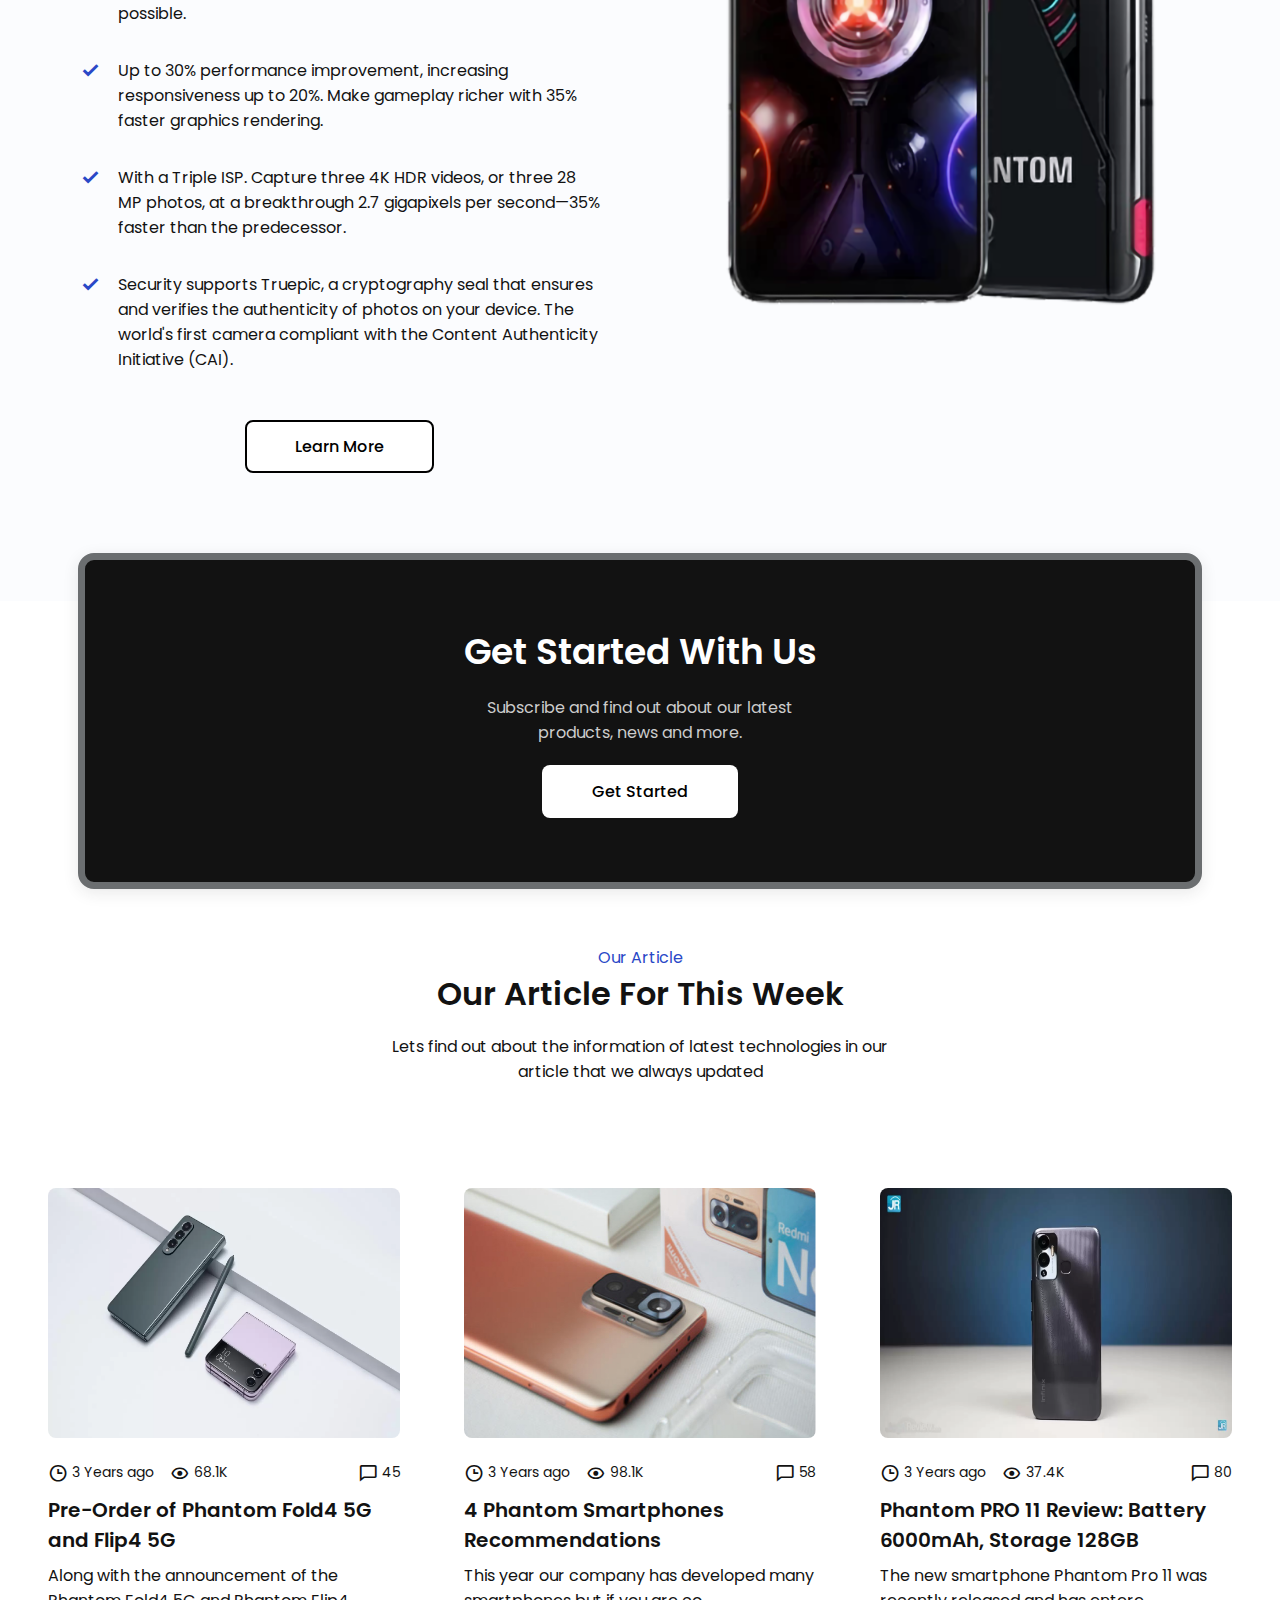
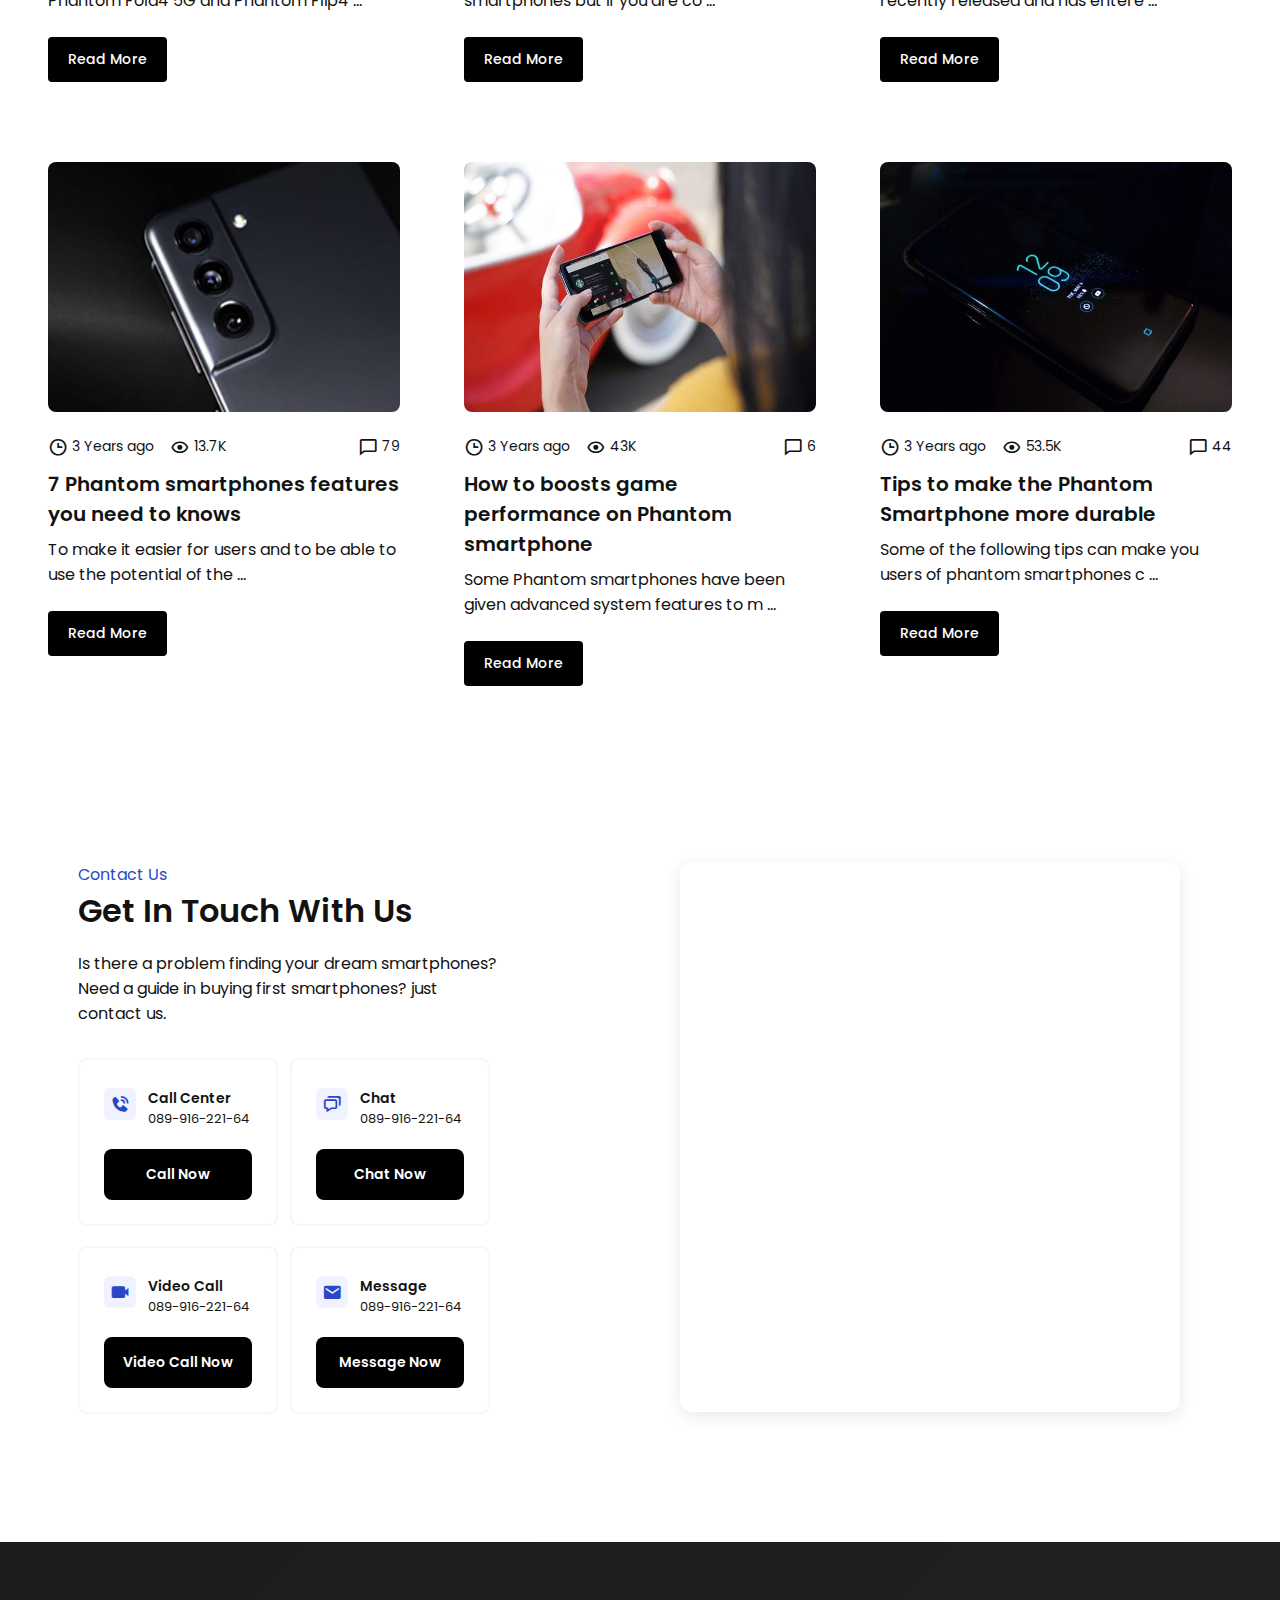
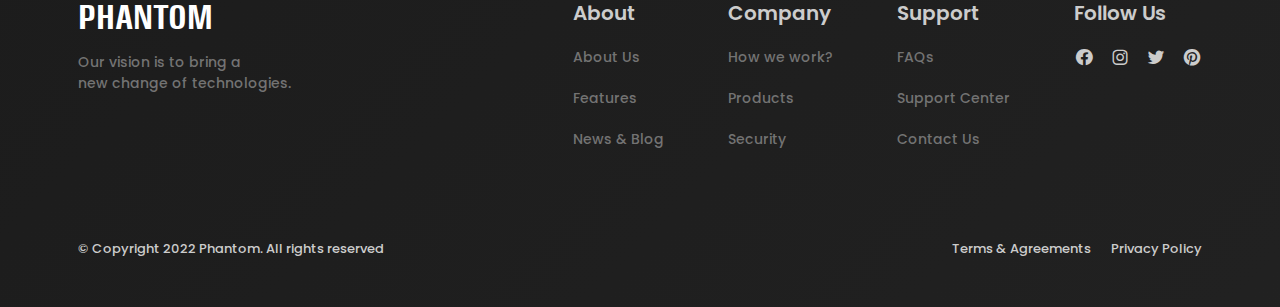
==== commit 3528faf4: "Adding Some Contents and Changing Some Images" ====
--- a/index.html
+++ b/index.html
@@ -72,7 +72,7 @@
       <section class="home section" id="home">
         <div class="home__container container grid">
           <div class="home__data">
-            <span class="home__discount">STARTED AT 60% OFF & FREE SHIPPING</span>
+            <span class="home__discount">STARTED AT <span>60%</span> OFF & FREE SHIPPING</span>
             <h1 class="home__title">
               Discover Most <br />
               Intelligent Smartphone
@@ -137,10 +137,18 @@
             <div class="about__data-1">
               <article class="about__data-content">
                 <header class="about__data-header">
+                  <i class="bx bxs-camera about__data-icon"></i>
+                  <h3 class="about__data-title">64MP of Camera</h3>
+                </header>
+                <p class="about__data-description">Comes with a quad rear camera system including a 64MP primary, makes sure that you get the best shots in both low light and daylight settings.</p>
+              </article>
+
+              <article class="about__data-content">
+                <header class="about__data-header">
                   <i class="bx bxs-mobile about__data-icon"></i>
                   <h3 class="about__data-title">6.5 inch OLED screen with ProMotion</h3>
                 </header>
-                <p class="about__data-description">Lorem ipsum dolor sit amet consectetur, adipisicing elit. Molestiae itaque ut deserunt iste?</p>
+                <p class="about__data-description">Provided big screen size with high resolution and displayed with world's best smartphones displays</p>
               </article>
 
               <article class="about__data-content">
@@ -148,15 +156,7 @@
                   <i class="bx bxs-battery about__data-icon"></i>
                   <h3 class="about__data-title">6500 mAh Battery</h3>
                 </header>
-                <p class="about__data-description">Lorem ipsum dolor sit amet consectetur, adipisicing elit. Molestiae itaque ut deserunt iste?</p>
-              </article>
-
-              <article class="about__data-content">
-                <header class="about__data-header">
-                  <i class="bx bxs-camera about__data-icon"></i>
-                  <h3 class="about__data-title">64MP of Camera</h3>
-                </header>
-                <p class="about__data-description">Lorem ipsum dolor sit amet consectetur, adipisicing elit. Molestiae itaque ut deserunt iste?</p>
+                <p class="about__data-description">With large of battery capacity can stand long for 12 hours makes sure that you have best experiences</p>
               </article>
             </div>
 
@@ -168,9 +168,9 @@
               <article class="about__data-content">
                 <header class="about__data-header">
                   <i class="bx bx-chip about__data-icon"></i>
-                  <h3 class="about__data-title">Snapdragon 880 Chipset</h3>
-                </header>
-                <p class="about__data-description">Lorem ipsum dolor sit amet consectetur, adipisicing elit. Molestiae itaque ut deserunt iste?</p>
+                  <h3 class="about__data-title">Snapdragon 888 Chipset</h3>
+                </header>
+                <p class="about__data-description">Provided with latest chipsets transforms your device into a professional-quality camera, intelligent personal assistant, and elite gaming devices</p>
               </article>
 
               <article class="about__data-content">
@@ -178,7 +178,7 @@
                   <i class="bx bxs-memory-card about__data-icon"></i>
                   <h3 class="about__data-title">16GB RAM & 512GB Internal Storage</h3>
                 </header>
-                <p class="about__data-description">Lorem ipsum dolor sit amet consectetur, adipisicing elit. Molestiae itaque ut deserunt iste?</p>
+                <p class="about__data-description">We gives you very big of internal storage and RAM for maximum performance of our smartphones</p>
               </article>
 
               <article class="about__data-content">
@@ -186,7 +186,7 @@
                   <i class="bx bxs-thermometer about__data-icon"></i>
                   <h3 class="about__data-title">20° Average Temperature</h3>
                 </header>
-                <p class="about__data-description">Lorem ipsum dolor sit amet consectetur, adipisicing elit. Molestiae itaque ut deserunt iste?</p>
+                <p class="about__data-description">We provided "Super Cooler" Fan prevent your devices from overheated temperature</p>
               </article>
             </div>
           </div>
@@ -202,6 +202,11 @@
           <h2 class="section__title">Our Popular Products</h2>
           <p class="section__description">Find out about our popular products and adjust to your needs</p>
 
+          <div class="buttons__container">
+            <button id="all-products" class="button__filter active">All</button> | <button id="popular-products" class="button__filter">Popular</button> |
+            <button id="new-products" class="button__filter">New</button>
+          </div>
+
           <!-- Cards Looped on script.js files and rendered in "products-container" as child elements (based on React concepts) -->
           <div class="products__container grid" id="products-container"></div>
 
@@ -224,7 +229,7 @@
             <div class="features__header">
               <span class="section__subtitle"> Our Excellence</span>
               <h2 class="section__title">Excellence We Provided In Our Smartphone</h2>
-              <p class="section__description">Lorem ipsum dolor sit amet, consectetur adipisicing elit. Minus ad voluptate soluta dolor inventore cupiditate fugiat repudiandae, ipsum laboriosam quaerat.</p>
+              <p class="section__description">We offer several gifts that we have prepared if you buy our product that will not disappoint buyers, namely the following things, such as warranty, merch, and other things.</p>
             </div>
 
             <div class="features__images-mobile">
@@ -237,20 +242,22 @@
               <article class="features__accordion-item">
                 <header class="features__accordion-header">
                   <i class="bx bxs-award features__accordion-icon"></i>
-                  <h3 class="features__accordion-title">2 Years Of Warranty</h3>
+                  <h3 class="features__accordion-title">3 Years Of Warranty</h3>
                   <div class="features__accordion-arrow">
                     <i class="bx bxs-down-arrow"></i>
                   </div>
                 </header>
 
                 <div class="features__accordion-content">
-                  <p class="features__accordion-description">Lorem ipsum dolor, sit amet consectetur adipisicing elit. At laborum quo animi magnam sint et vitae dolor optio ullam quos?</p>
+                  <p class="features__accordion-description">
+                    For every purchase of our smartphone, we will provide a 3 year warranty which is given in the event of damage such as system damage, we will not provide a warranty if the damage that occurs is the user's fault
+                  </p>
                 </div>
               </article>
 
               <article class="features__accordion-item">
                 <header class="features__accordion-header">
-                  <i class="bx bxs-certification features__accordion-icon"></i>
+                  <i class="bx bx-headphone features__accordion-icon"></i>
                   <h3 class="features__accordion-title">Free Merchendise</h3>
                   <div class="features__accordion-arrow">
                     <i class="bx bxs-down-arrow"></i>
@@ -258,21 +265,24 @@
                 </header>
 
                 <div class="features__accordion-content">
-                  <p class="features__accordion-description">Lorem ipsum dolor, sit amet consectetur adipisicing elit. At laborum quo animi magnam sint et vitae dolor optio ullam quos?</p>
+                  <p class="features__accordion-description">
+                    For every purchase of our smartphone, we will provide free merchandise to our users in the form of our company's wireless headset product, 2 smartphone casings according to the type of smartphone purchased and free
+                    tempered glass.
+                  </p>
                 </div>
               </article>
 
               <article class="features__accordion-item">
                 <header class="features__accordion-header">
-                  <i class="bx bx-headphone features__accordion-icon"></i>
-                  <h3 class="features__accordion-title">50% Cashback In First Buy</h3>
+                  <i class="bx bxs-discount features__accordion-icon"></i>
+                  <h3 class="features__accordion-title">20% Cashback In First Buy</h3>
                   <div class="features__accordion-arrow">
                     <i class="bx bxs-down-arrow"></i>
                   </div>
                 </header>
 
                 <div class="features__accordion-content">
-                  <p class="features__accordion-description">Lorem ipsum dolor, sit amet consectetur adipisicing elit. At laborum quo animi magnam sint et vitae dolor optio ullam quos?</p>
+                  <p class="features__accordion-description">Especially for the first purchase of our smartphone product, we will give a 20% discount to users for every type of smartphone purchased.</p>
                 </div>
               </article>
 
@@ -286,23 +296,17 @@
                 </header>
 
                 <div class="features__accordion-content">
-                  <p class="features__accordion-description">Lorem ipsum dolor, sit amet consectetur adipisicing elit. At laborum quo animi magnam sint et vitae dolor optio ullam quos?</p>
-                </div>
-              </article>
-            </div>
-          </div>
-
-          <!-- <div class="features__images-mobile">
-            <div class="features__image-mobile">
-              <img src="./Assets/Images/about.png" alt="Features Images" />
-            </div>
-          </div> -->
+                  <p class="features__accordion-description">For every purchase of our smartphone, we will provide users with an internet provider of 10 GB.</p>
+                </div>
+              </article>
+            </div>
+          </div>
 
           <div class="features__content">
             <div class="features__header">
               <span class="section__subtitle"> Our Benefits</span>
               <h2 class="section__title">Benefits We Provided In Our Smartphone</h2>
-              <p class="section__description">Lorem ipsum dolor sit amet, consectetur adipisicing elit. Minus ad voluptate soluta dolor inventore cupiditate fugiat repudiandae, ipsum laboriosam quaerat.</p>
+              <p class="section__description">In addition to the benefits above, there are also internal benefits that you will get if you buy a Smartphone compared to other Smartphones</p>
             </div>
 
             <div class="features__images-mobile">
@@ -315,35 +319,39 @@
               <article class="features__list-item">
                 <div class="features__list-content">
                   <i class="bx bx-check features__list-icon"></i>
-                  <p class="features__list-description">Lorem ipsum dolor, sit amet consectetur adipisicing elit. At laborum quo animi magnam sint et vitae dolor optio ullam quos?</p>
+                  <p class="features__list-description">We gives you the best prices with high quality for any needed such as gaming, photography or for professional purposes.</p>
                 </div>
               </article>
 
               <article class="features__list-item">
                 <div class="features__list-content">
                   <i class="bx bx-check features__list-icon"></i>
-                  <p class="features__list-description">Lorem ipsum dolor, sit amet consectetur adipisicing elit. At laborum quo animi magnam sint et vitae dolor optio ullam quos?</p>
+                  <p class="features__list-description">
+                    Our smartphones includes 5G carrier aggregation across TDD-FDD bands and a 5nm 5G baseband for long battery life. Plus, get the world's fastest uplink & downlink 5G speeds possible.
+                  </p>
                 </div>
               </article>
 
               <article class="features__list-item">
                 <div class="features__list-content">
                   <i class="bx bx-check features__list-icon"></i>
-                  <p class="features__list-description">Lorem ipsum dolor, sit amet consectetur adipisicing elit. At laborum quo animi magnam sint et vitae dolor optio ullam quos?</p>
+                  <p class="features__list-description">Up to 30% performance improvement, increasing responsiveness up to 20%. Make gameplay richer with 35% faster graphics rendering.</p>
                 </div>
               </article>
 
               <article class="features__list-item">
                 <div class="features__list-content">
                   <i class="bx bx-check features__list-icon"></i>
-                  <p class="features__list-description">Lorem ipsum dolor, sit amet consectetur adipisicing elit. At laborum quo animi magnam sint et vitae dolor optio ullam quos?</p>
+                  <p class="features__list-description">With a Triple ISP. Capture three 4K HDR videos, or three 28 MP photos, at a breakthrough 2.7 gigapixels per second—35% faster than the predecessor.</p>
                 </div>
               </article>
 
               <article class="features__list-item">
                 <div class="features__list-content">
                   <i class="bx bx-check features__list-icon"></i>
-                  <p class="features__list-description">Lorem ipsum dolor, sit amet consectetur adipisicing elit. At laborum quo animi magnam sint et vitae dolor optio ullam quos?</p>
+                  <p class="features__list-description">
+                    Security supports Truepic, a cryptography seal that ensures and verifies the authenticity of photos on your device. The world's first camera compliant with the Content Authenticity Initiative (CAI).
+                  </p>
                 </div>
               </article>
             </div>
--- a/Assets/Styles/index.css
+++ b/Assets/Styles/index.css
@@ -266,6 +266,14 @@
   color: hsl(0, 0%, 80%);
   font-weight: 600;
   margin-top: -1rem;
+}
+
+.home__discount span {
+  padding: 0.25rem 0.5rem;
+  border-radius: 0.1rem;
+  background: linear-gradient(279deg, rgba(41, 72, 199, 1) 0%, rgba(0, 212, 255, 1) 100%);
+  color: var(--color-white);
+  margin: 0 0.5rem;
 }
 
 .home__title {
@@ -541,6 +549,33 @@
   transform: translateX(0.25rem);
 }
 
+.products .buttons__container {
+  display: flex;
+  justify-content: center;
+  align-items: center;
+  column-gap: 1.25rem;
+}
+
+.products .buttons__container .button__filter {
+  background-color: transparent;
+  border: none;
+  color: var(--color-light);
+  font-size: 1rem;
+  cursor: pointer;
+  margin: 0 1rem;
+  transition: 0.1s;
+}
+
+.products .buttons__container .button__filter:hover {
+  color: var(--color-secondary);
+}
+
+.products .buttons__container .button__filter.active {
+  color: var(--color-primary);
+  font-weight: var(--font-semi-bold);
+  border-bottom: 2px solid var(--color-primary);
+}
+
 .show-more {
   display: flex;
   justify-content: center;
@@ -679,6 +714,7 @@
 
 .accordion-open .features__accordion-icon {
   box-shadow: 0 4px 4px hsla(228, 66%, 45%, 0.1);
+  color: var(--color-dark-blue);
 }
 
 .accordion-open .features__accordion-arrow {
@@ -687,6 +723,10 @@
 
 .accordion-open .features__accordion-arrow i {
   transform: rotate(-180deg);
+}
+
+.accordion-open .features__accordion-title {
+  color: var(--color-dark-blue);
 }
 
 .features__list {
@@ -948,7 +988,7 @@
   padding: 6px;
   border-radius: 6px;
   font-size: 1.25rem;
-  color: var(--color-primary);
+  color: var(--color-dark-blue);
 }
 
 .contact__card-title {
@@ -1486,6 +1526,9 @@
   .features__images {
     display: none;
   }
+  .features__accordion-title {
+    font-size: 0.85rem;
+  }
 
   .subscribe__container {
     width: 90%;
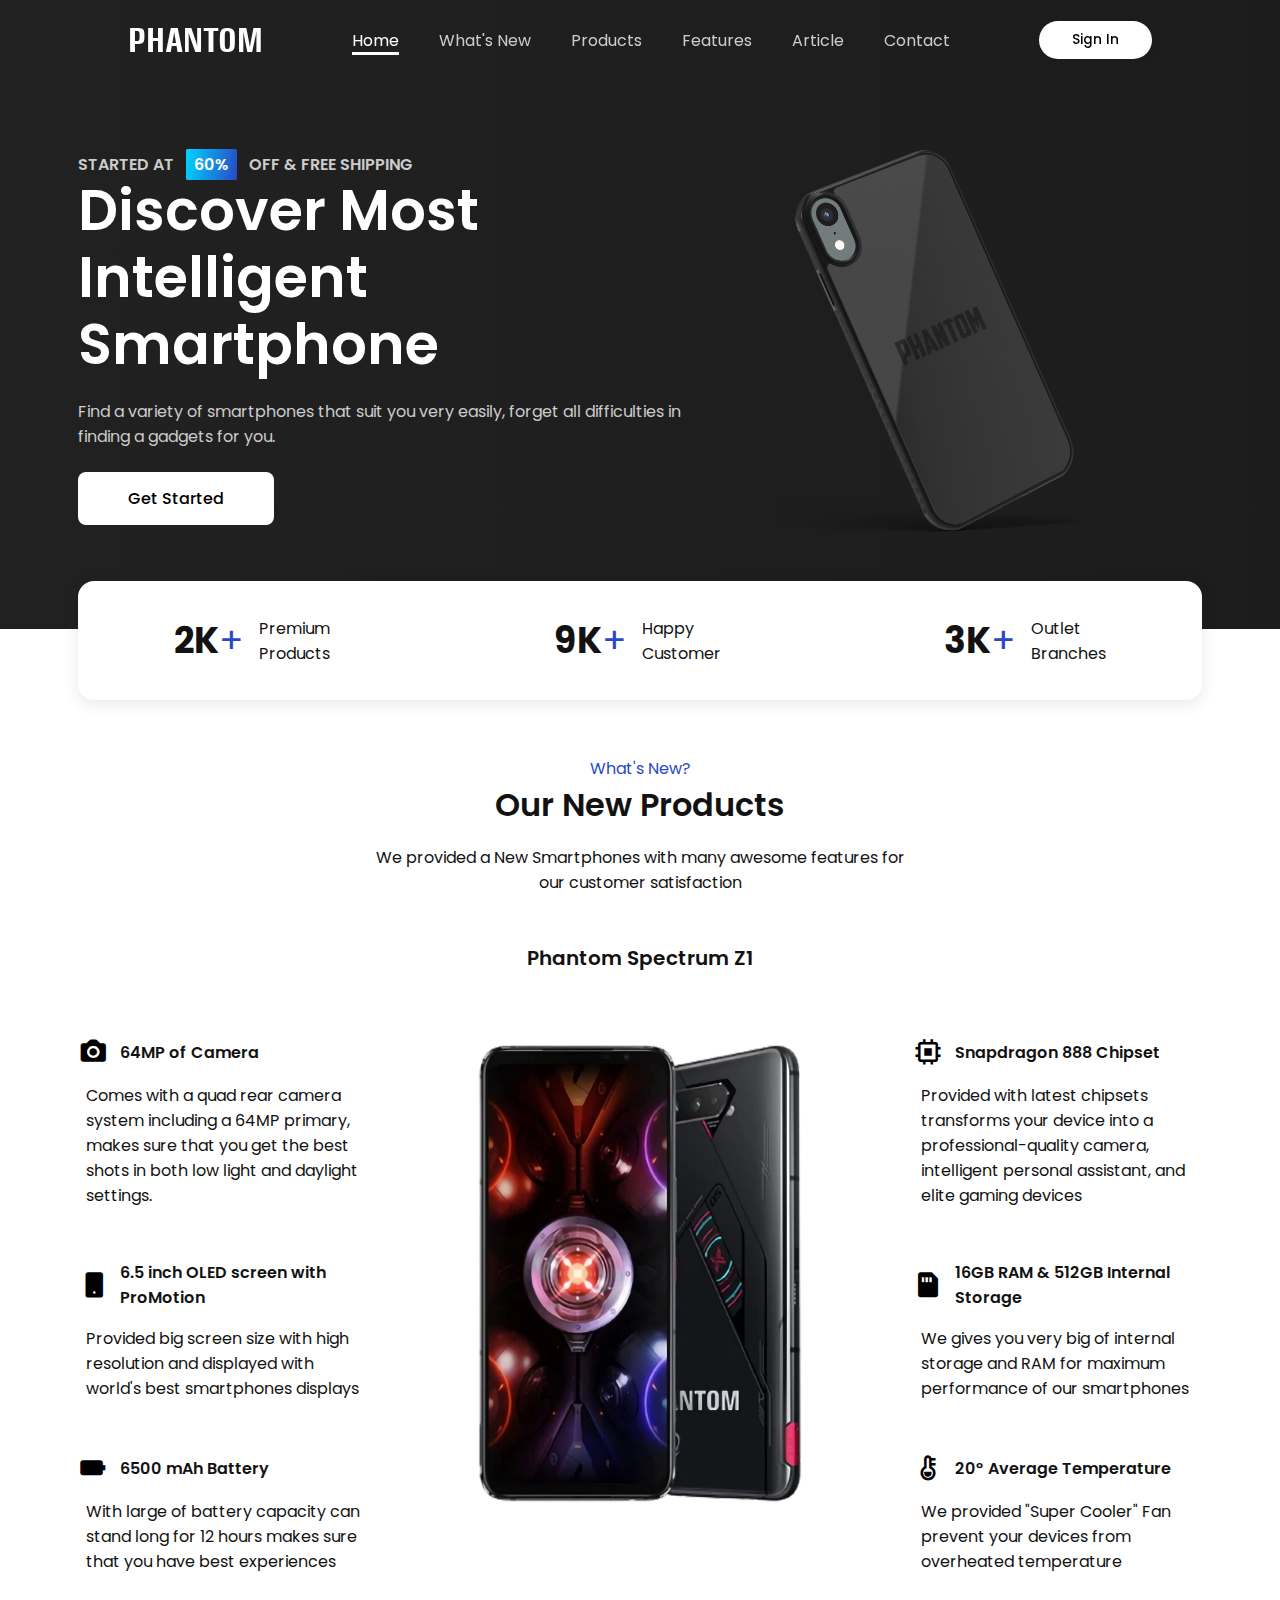
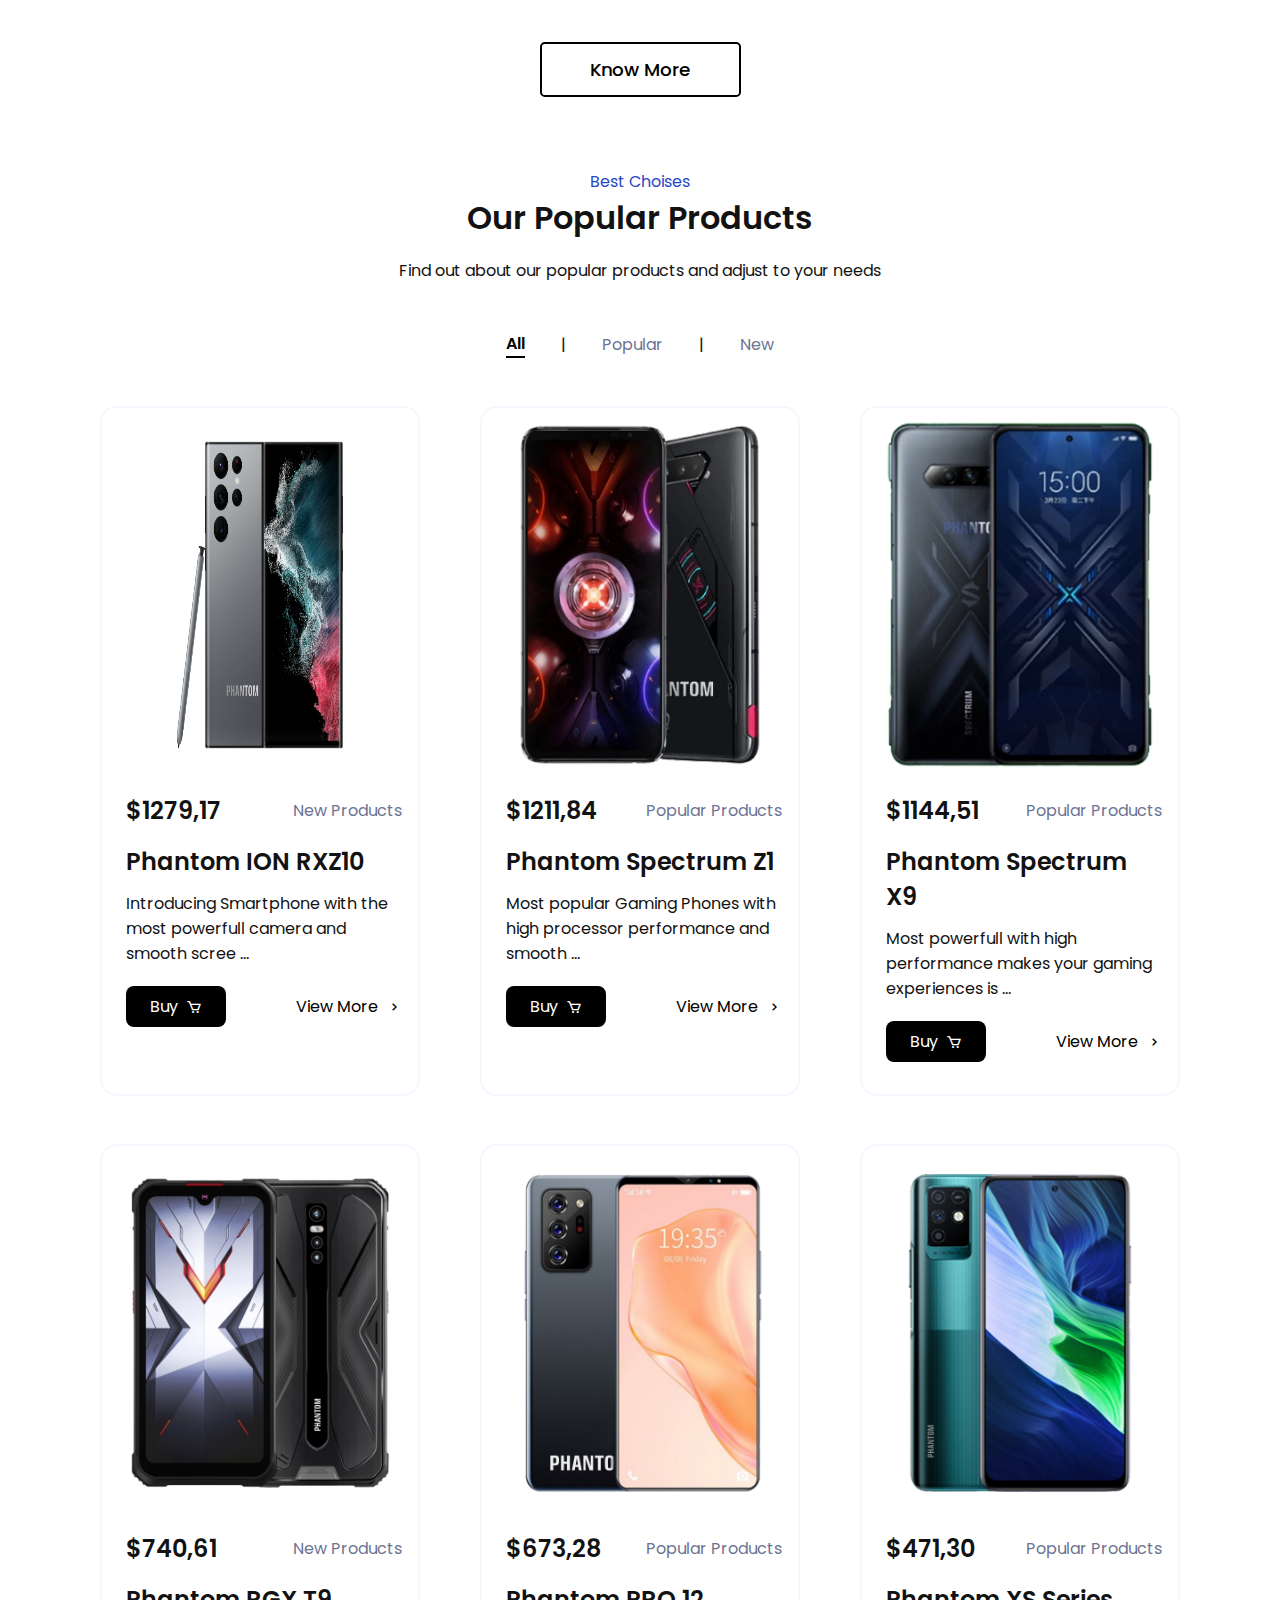
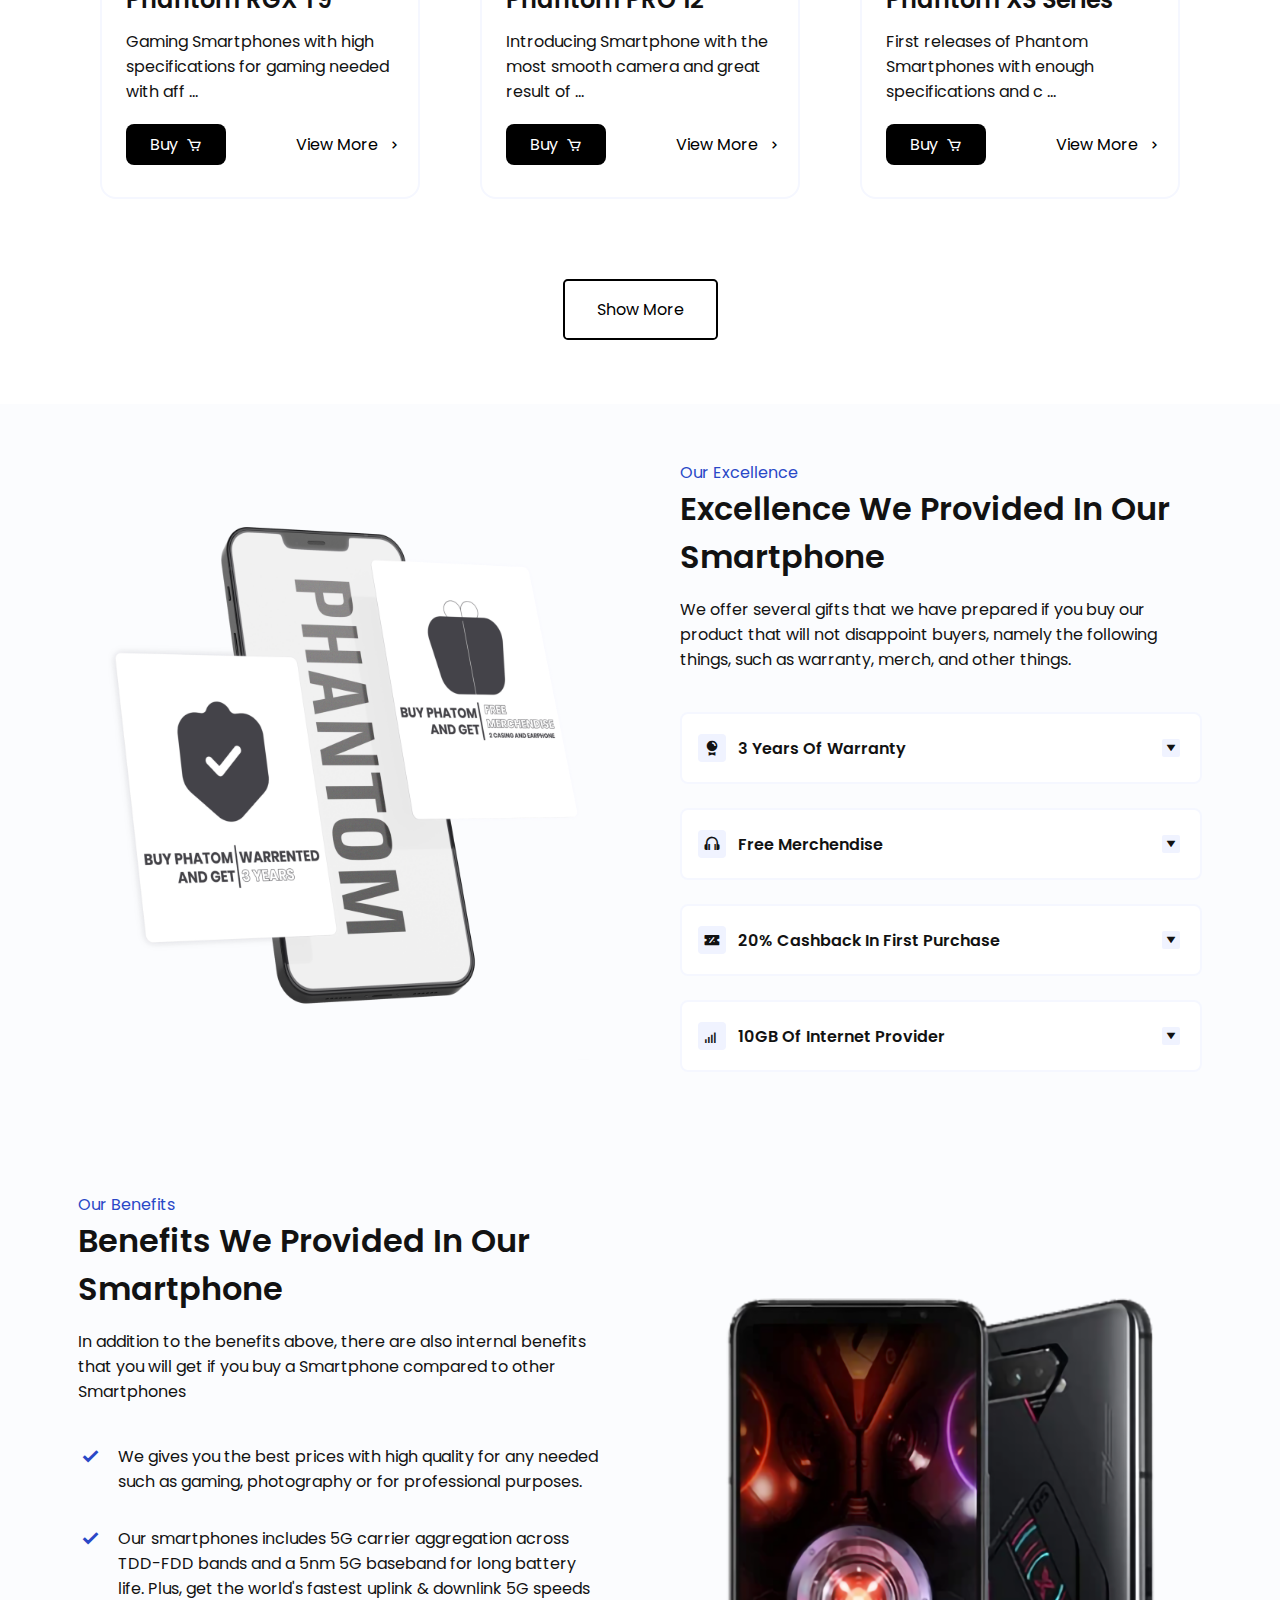
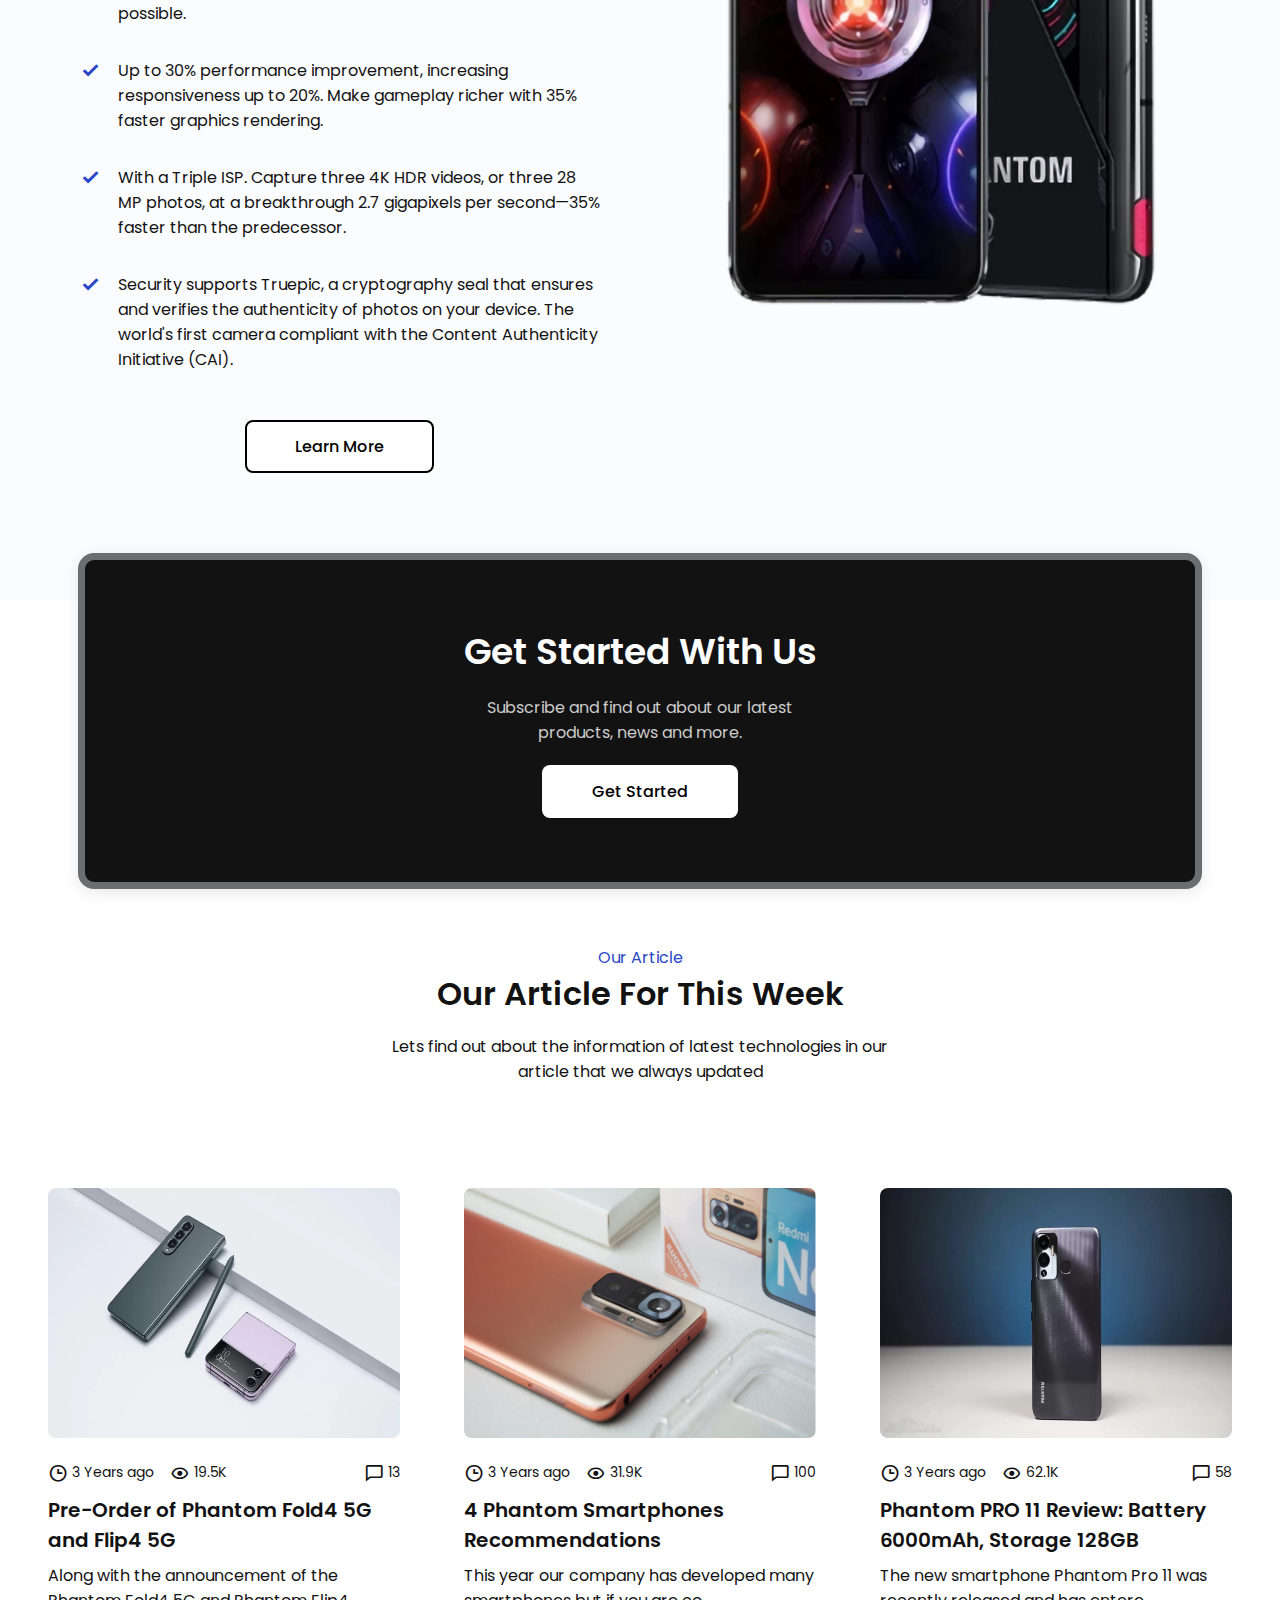
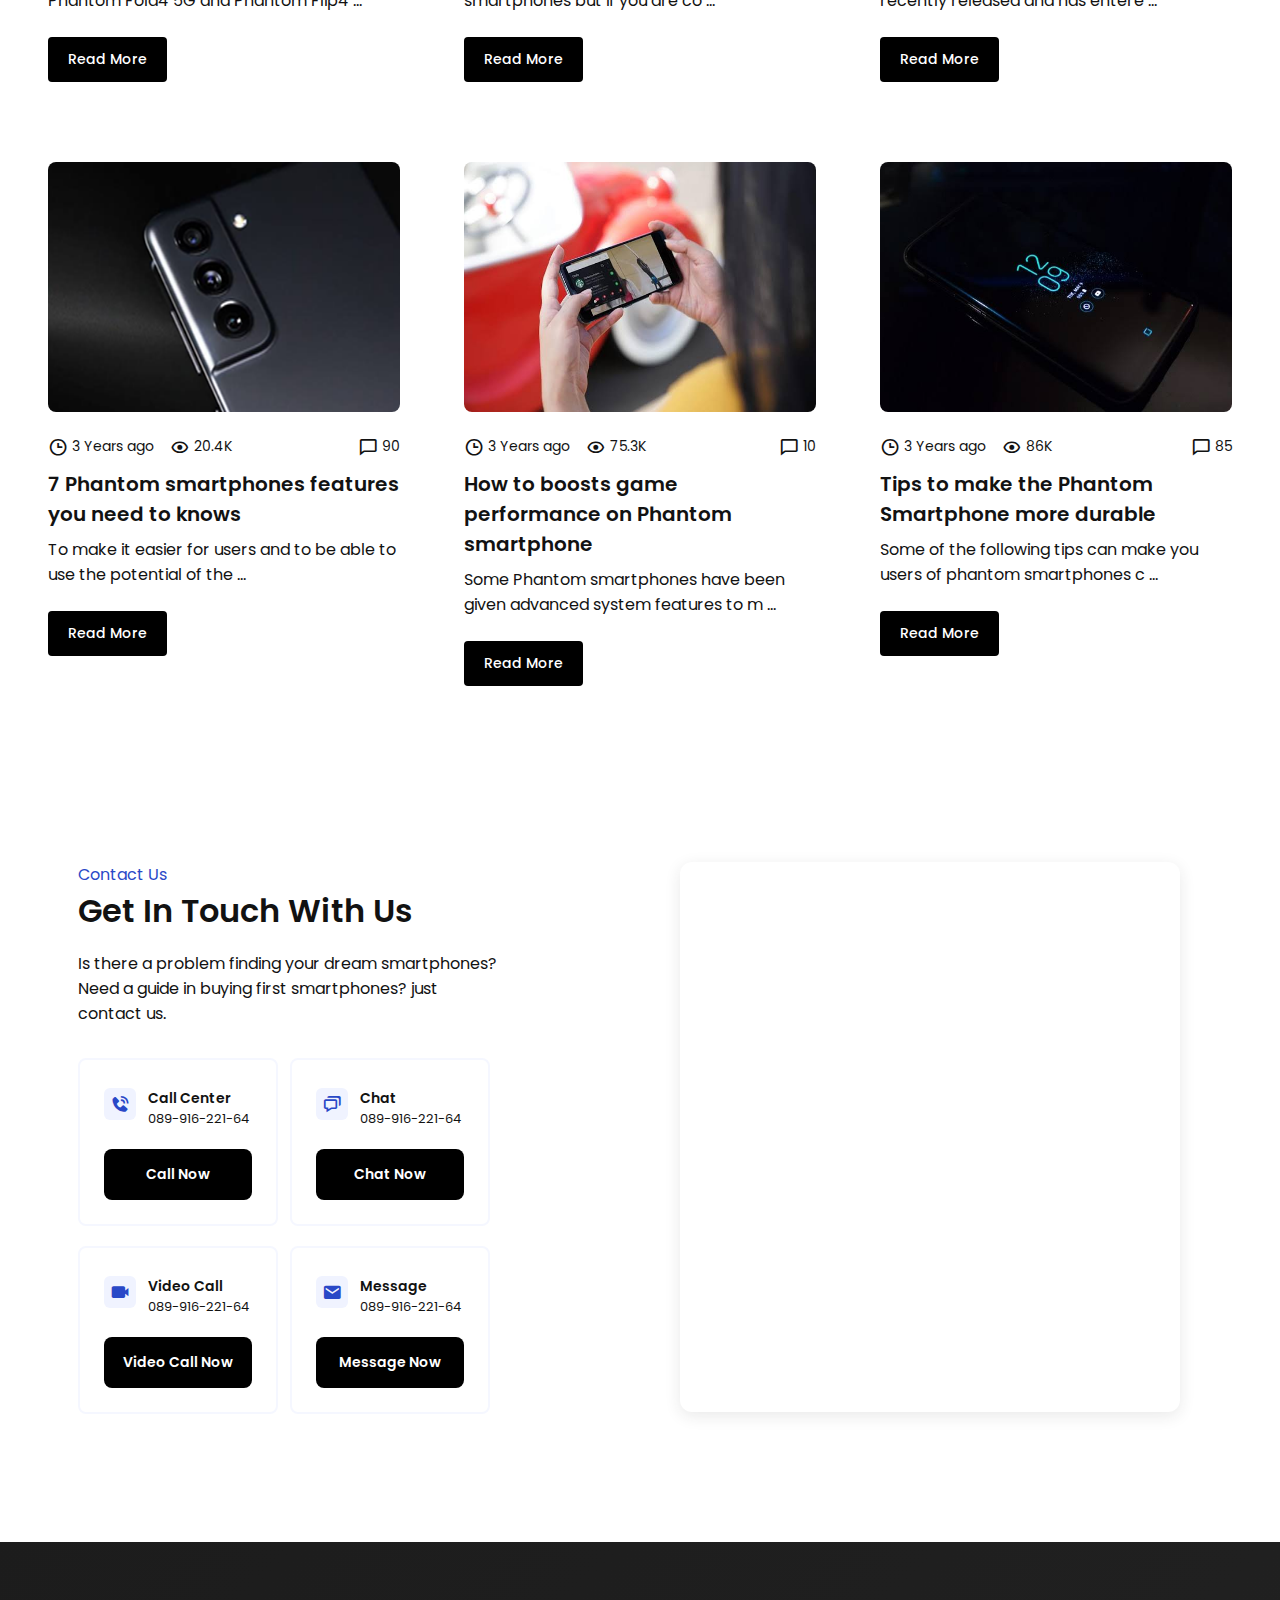
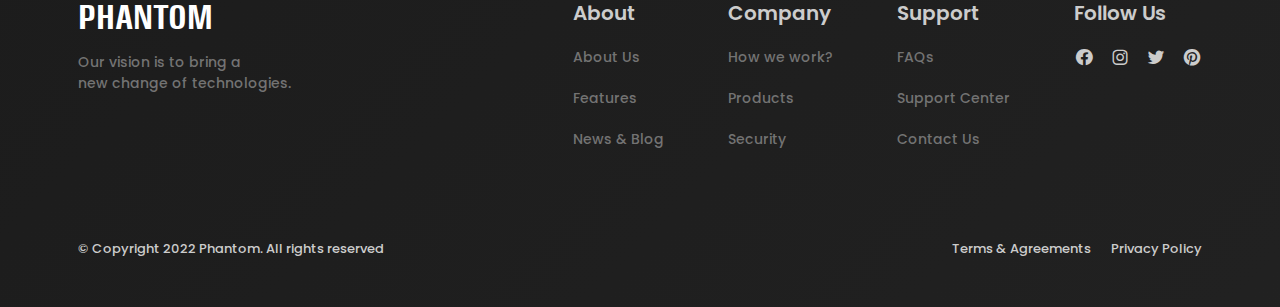
==== commit 3c45a0d9: "Creating Cart Pages" ====
--- a/index.html
+++ b/index.html
@@ -275,7 +275,7 @@
               <article class="features__accordion-item">
                 <header class="features__accordion-header">
                   <i class="bx bxs-discount features__accordion-icon"></i>
-                  <h3 class="features__accordion-title">20% Cashback In First Buy</h3>
+                  <h3 class="features__accordion-title">20% Cashback In First Purchase</h3>
                   <div class="features__accordion-arrow">
                     <i class="bx bxs-down-arrow"></i>
                   </div>
--- a/Assets/Styles/index.css
+++ b/Assets/Styles/index.css
@@ -1105,6 +1105,242 @@
   column-gap: 1.25rem;
 }
 
+/*=============== Cart Sections ===============*/
+.cart {
+  padding-top: 9rem;
+}
+
+.cart__container {
+  grid-template-columns: repeat(2, 1fr);
+  column-gap: 3rem;
+  max-width: 1540px;
+}
+
+.cart__header {
+  margin-bottom: 5rem;
+}
+
+.cart__images {
+  width: 100%;
+  height: 650px;
+}
+
+.cart__images img {
+  width: 100%;
+  height: 100%;
+}
+
+.cart__content {
+  display: flex;
+  flex-direction: column;
+}
+
+.cart__header-title {
+  font-size: 2.5rem;
+  font-weight: 800;
+  margin-top: 1rem;
+  margin-bottom: 2rem;
+}
+
+.cart__header-reviews {
+  display: flex;
+  column-gap: 2rem;
+  align-items: center;
+  margin-bottom: 2rem;
+}
+
+.cart__stars i {
+  font-size: 1.85rem;
+  column-gap: 0.75rem;
+  display: inline-flex;
+}
+
+.cart__review-title {
+  font-weight: var(--font-semi-bold);
+  text-decoration: underline;
+}
+
+.cart__prices {
+  display: flex;
+  column-gap: 1.25rem;
+  align-items: center;
+}
+
+.cart__prices-before {
+  color: hsl(0, 0%, 65%);
+  text-decoration: line-through;
+}
+
+.cart__prices-after {
+  color: var(--color-secondary);
+}
+
+.cart__options {
+  display: flex;
+  width: 55%;
+  justify-content: space-between;
+  align-items: center;
+}
+
+.cart__option-button {
+  background-color: transparent;
+  font-size: 1.25rem;
+  font-weight: var(--font-medium);
+  color: hsl(0, 0%, 55%);
+  cursor: pointer;
+  padding: 0.35rem 0.75rem;
+  border: 2px solid transparent;
+  transition: 0.2s;
+}
+
+.cart__option-button:hover {
+  color: var(--color-secondary);
+}
+
+.cart__option-button.active-option {
+  border-color: var(--color-primary);
+  color: var(--color-primary);
+}
+
+.cart__color {
+  display: grid;
+  grid-template-columns: repeat(2, 1fr);
+  row-gap: 1rem;
+  column-gap: 1.5rem;
+  width: 55%;
+  margin-top: 3rem;
+  margin-bottom: 5rem;
+}
+
+.cart__color > span {
+  font-weight: var(--font-medium);
+  font-size: 1.15rem;
+  display: flex;
+  align-items: center;
+  cursor: pointer;
+}
+
+.cart__color > span span {
+  width: 20px;
+  height: 20px;
+  border-radius: 50%;
+  margin-right: 0.75rem;
+  background-color: transparent;
+}
+
+.cart__color .red {
+  color: #cd2020;
+}
+
+.cart__color .purple {
+  color: #98158b;
+}
+
+.cart__color .lightblue {
+  color: #0598a1;
+}
+
+.cart__color .green {
+  color: #159312;
+}
+
+.cart__color .dark {
+  color: #2c2727;
+}
+
+.cart__color .red > span {
+  background-color: #cd2020;
+}
+
+.cart__color .purple > span {
+  background-color: #98158b;
+}
+
+.cart__color .lightblue > span {
+  background-color: #0598a1;
+}
+
+.cart__color .green > span {
+  background-color: #159312;
+}
+
+.cart__color .dark > span {
+  background-color: #2c2727;
+}
+
+.cart__spec {
+  display: none;
+  flex-direction: column;
+  row-gap: 1.25rem;
+  margin-top: 3rem;
+  margin-left: 1.25rem;
+  margin-bottom: 5rem;
+}
+
+.cart__spec div {
+  display: flex;
+  align-items: center;
+  column-gap: 0.75rem;
+}
+
+.cart__spec-option {
+  padding: 0.5rem 0.75rem;
+  border-radius: 0.25rem;
+  color: var(--color-primary);
+  border: 1px solid var(--color-primary);
+  font-weight: var(--font-medium);
+  font-size: 1.15rem;
+  cursor: pointer;
+}
+
+.cart__spec-option.active-spec {
+  color: var(--color-white);
+  background-color: var(--color-primary);
+}
+
+.cart__add {
+  display: flex;
+  align-items: center;
+}
+
+.cart__add button {
+  font-weight: var(--font-semi-bold);
+  font-size: 1.15rem;
+}
+
+.cart__add-quantity {
+  display: flex;
+  align-items: center;
+  column-gap: 1rem;
+  color: var(--color-white);
+  background-color: #3e3c3c;
+  padding: 0.5rem 0.75rem;
+}
+
+.cart__add-quantity i {
+  padding: 0.45rem;
+  border: 1px solid var(--color-white);
+  border-radius: 50%;
+}
+
+.cart__add-button {
+  padding: 0.7rem 1.1rem;
+  background-color: var(--color-dark-blue);
+  color: var(--color-white);
+}
+
+.cart__description {
+  text-align: center;
+  max-width: 500px;
+  margin: 5rem auto;
+}
+
+.cart__description-title {
+  font-size: 2rem;
+  margin-bottom: 1.15rem;
+  font-weight: var(--font-bold);
+}
+
 /*=============== Scroll Bar ===============*/
 ::-webkit-scrollbar {
   width: 0.6rem;
@@ -1152,6 +1388,13 @@
   }
   .home__images {
     height: 90%;
+  }
+
+  .cart {
+    padding-top: 9rem;
+  }
+  .cart__container {
+    max-width: 1140px;
   }
 }
 
@@ -1264,12 +1507,42 @@
     grid-template-columns: repeat(1, 1fr);
     justify-items: center;
   }
-
   .footer__text-container {
     display: flex;
     flex-direction: column;
     align-items: center;
     text-align: center;
+  }
+
+  .cart__header {
+    margin-bottom: 3rem;
+  }
+  .cart__header-title {
+    font-size: 2rem;
+    margin-bottom: 1rem;
+  }
+  .cart__review-title {
+    font-size: 0.85rem;
+  }
+  .cart__stars i {
+    font-size: 1.5rem;
+  }
+  .cart__images {
+    height: 550px;
+  }
+  .cart__prices-before,
+  .cart__prices-after {
+    font-size: 1.25rem;
+  }
+  .cart__option-button {
+    font-size: 1rem;
+  }
+  .cart__color,
+  .cart__spec {
+    margin-bottom: 3rem;
+  }
+  .cart__color {
+    width: 65%;
   }
 }
 
@@ -1599,4 +1872,37 @@
   .footer__privacy a {
     font-size: 0.75rem;
   }
-}
+
+  .cart__container {
+    grid-template-columns: 1fr;
+  }
+  .cart__images {
+    height: 325px;
+  }
+  .cart__images img {
+    width: 100%;
+  }
+  .cart__header-title {
+    font-size: 1.5rem;
+  }
+  .cart__stars i {
+    font-size: 1rem;
+  }
+  .cart__review-title {
+    font-size: 0.75rem;
+  }
+  .cart__color {
+    max-width: 300px;
+    width: 100%;
+  }
+  .cart__spec {
+    margin-left: 0;
+  }
+  .cart__spec-title {
+    font-size: 0.95rem;
+  }
+  .cart__spec-option {
+    padding: 0.35rem;
+    font-size: 1rem;
+  }
+}
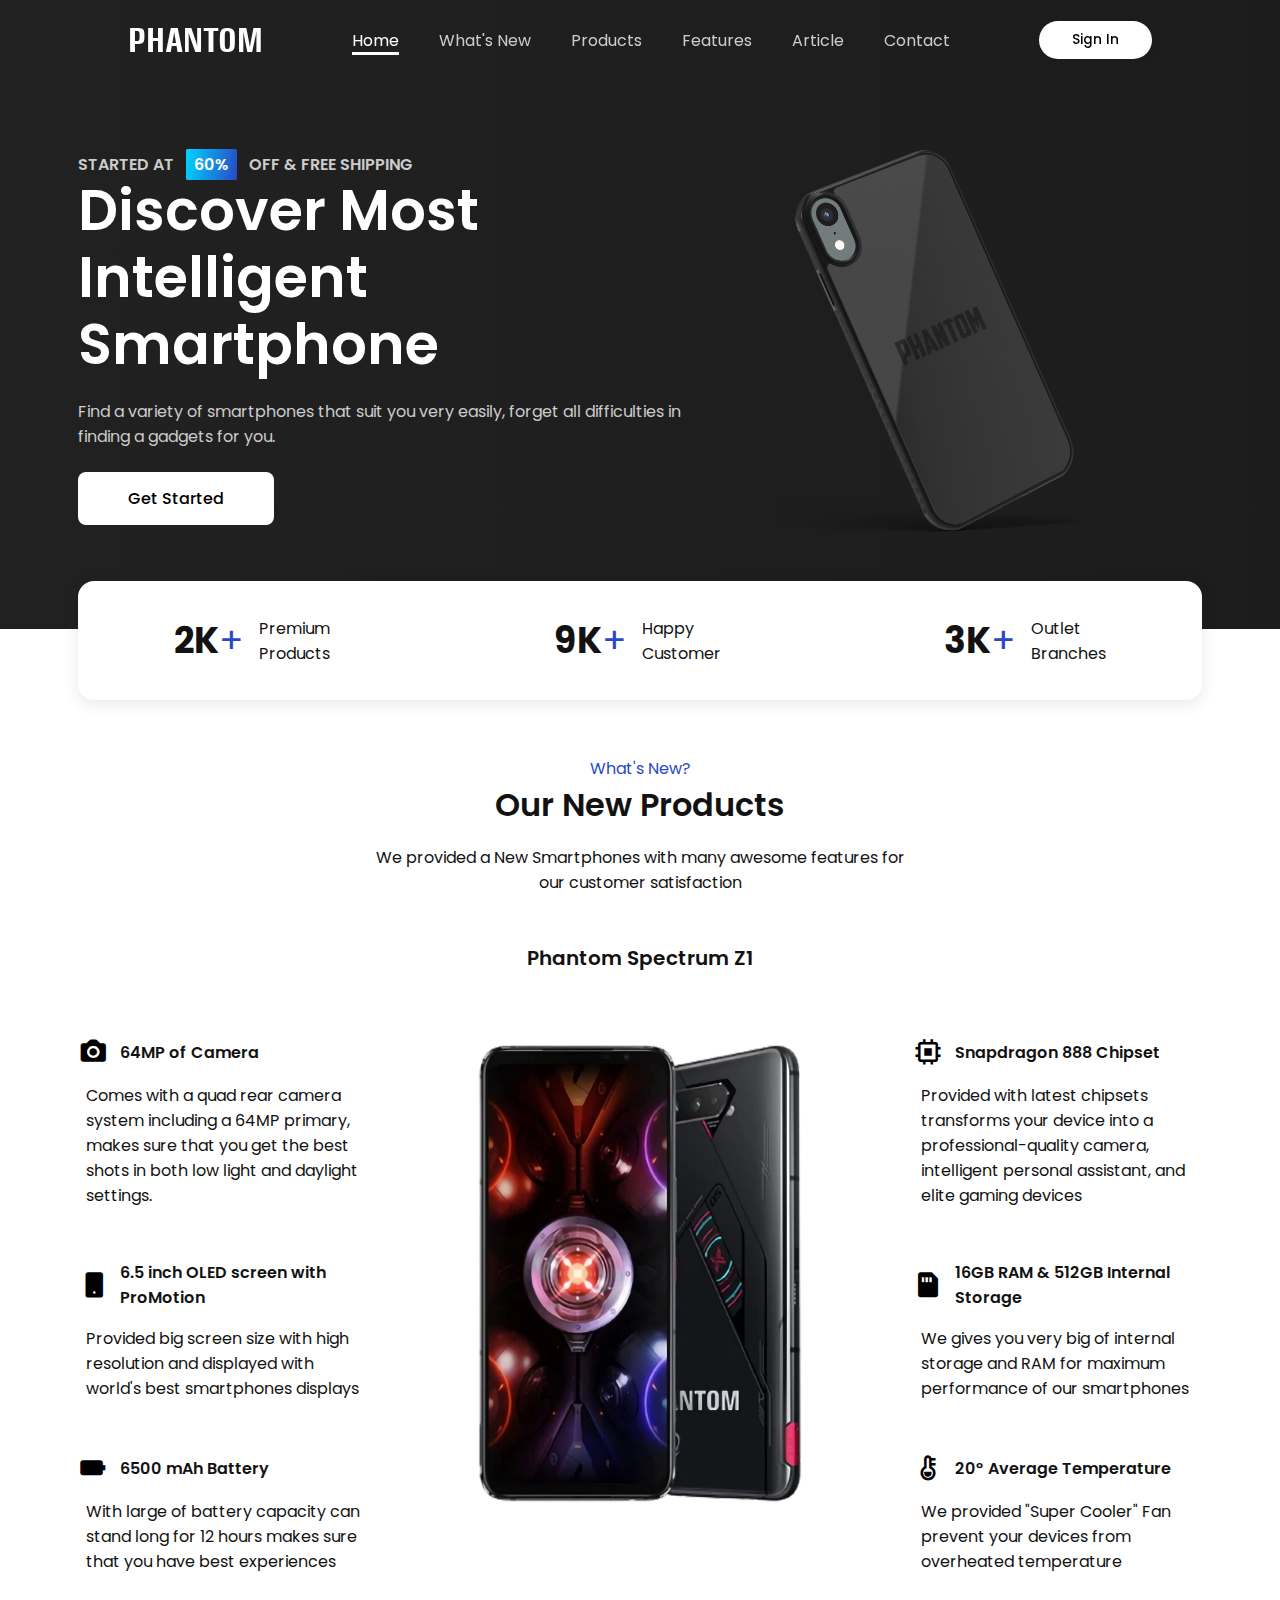
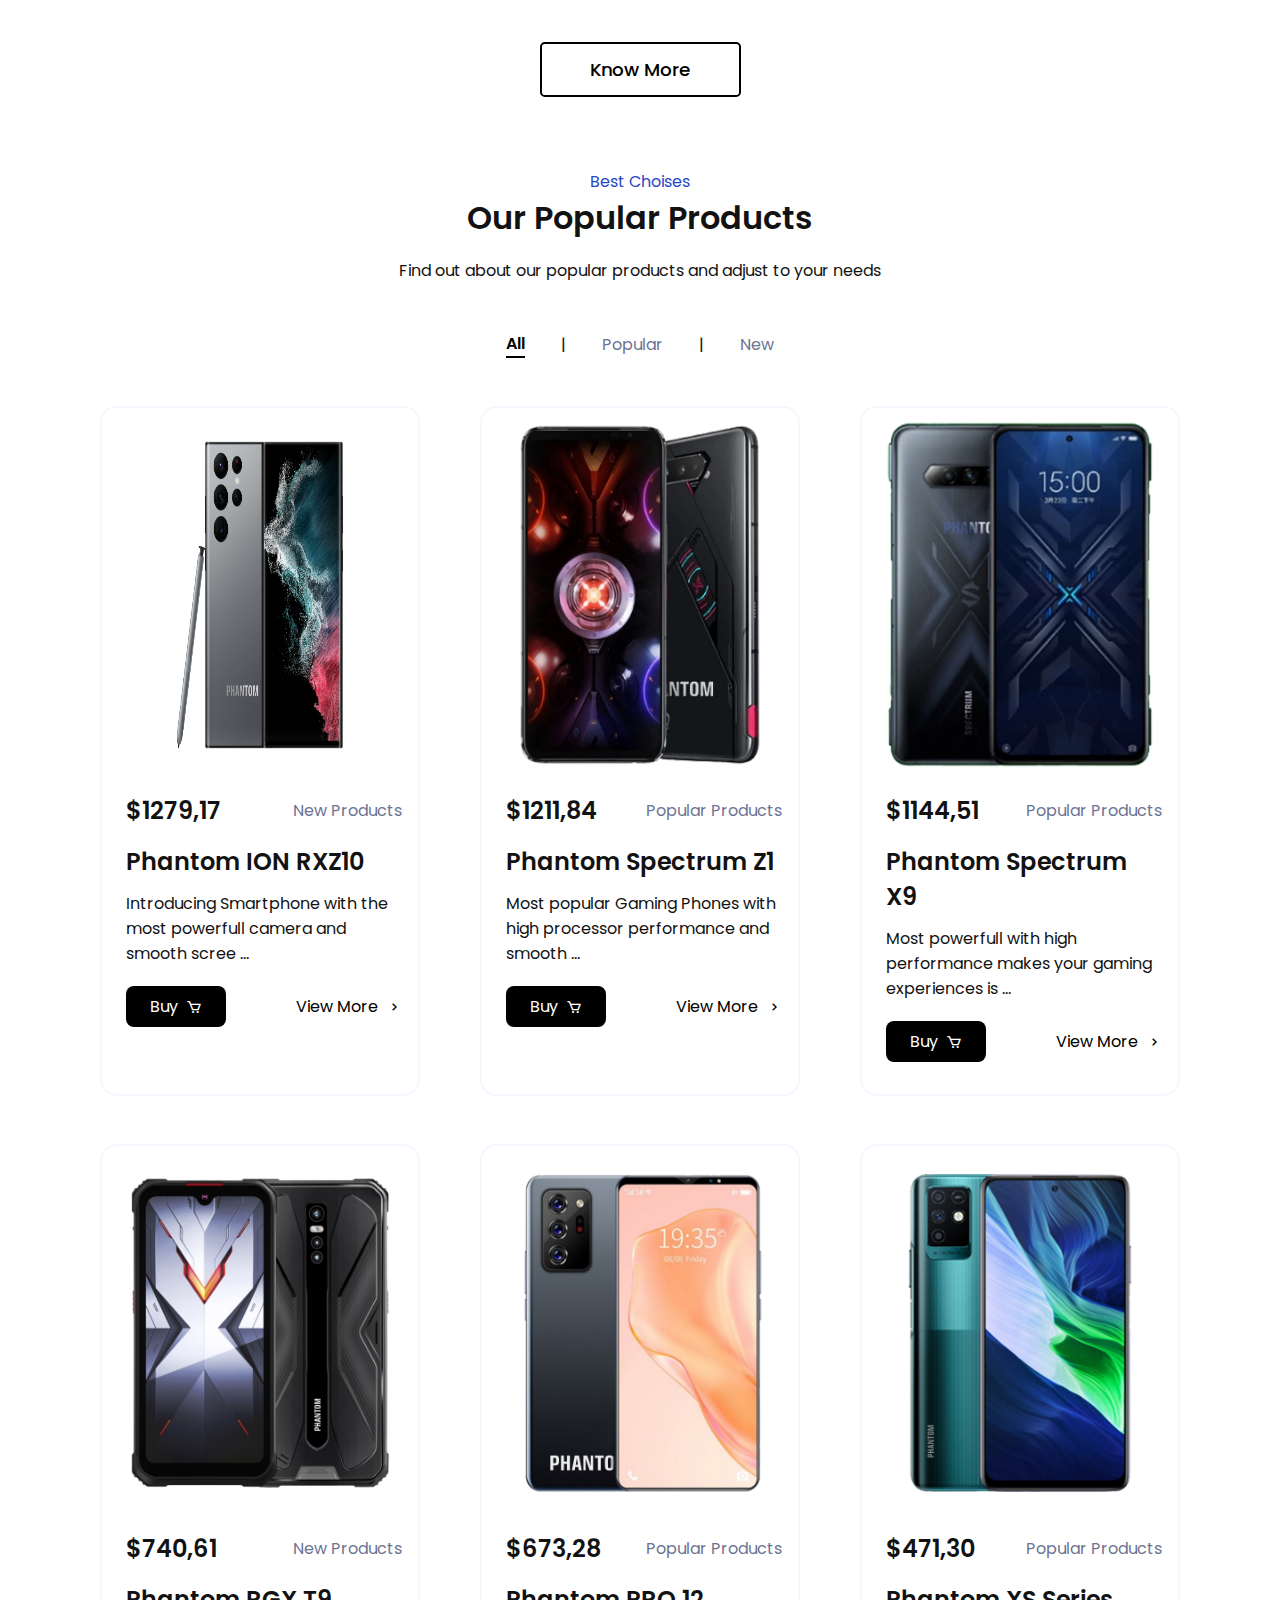
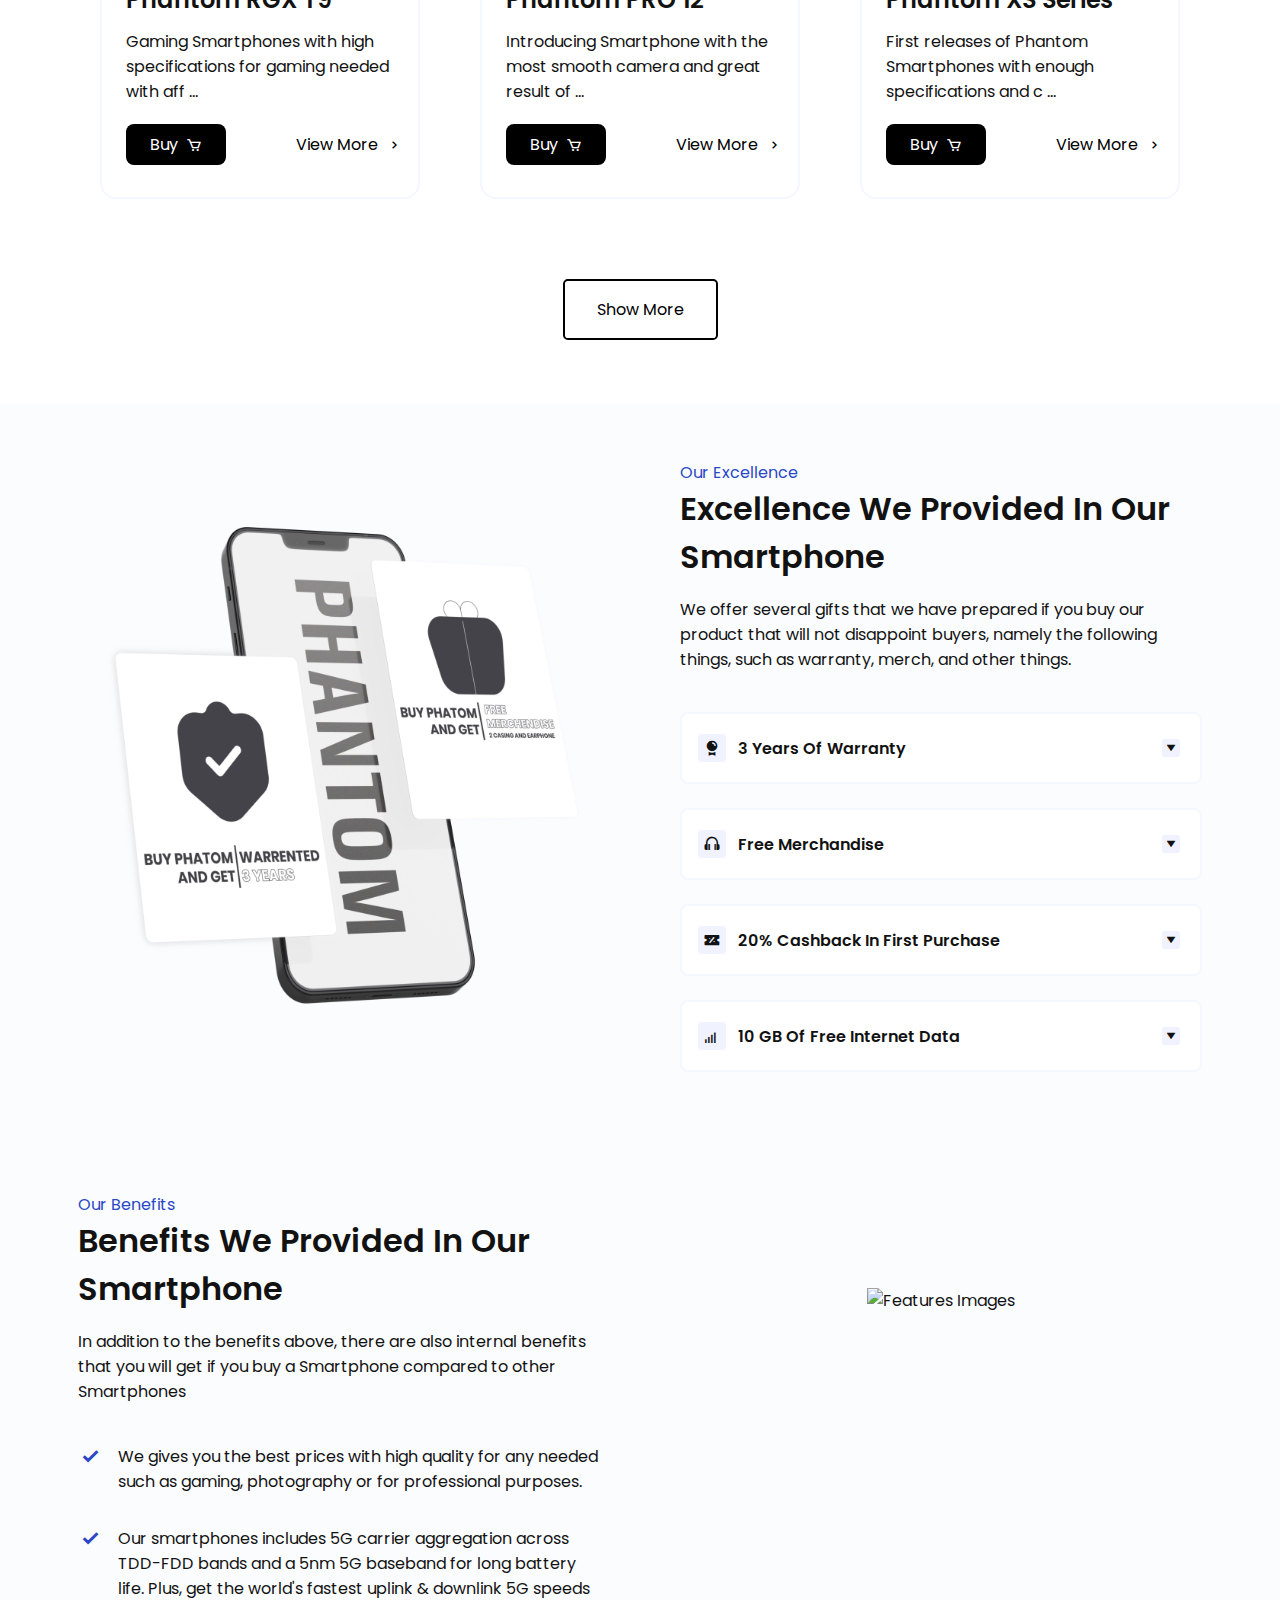
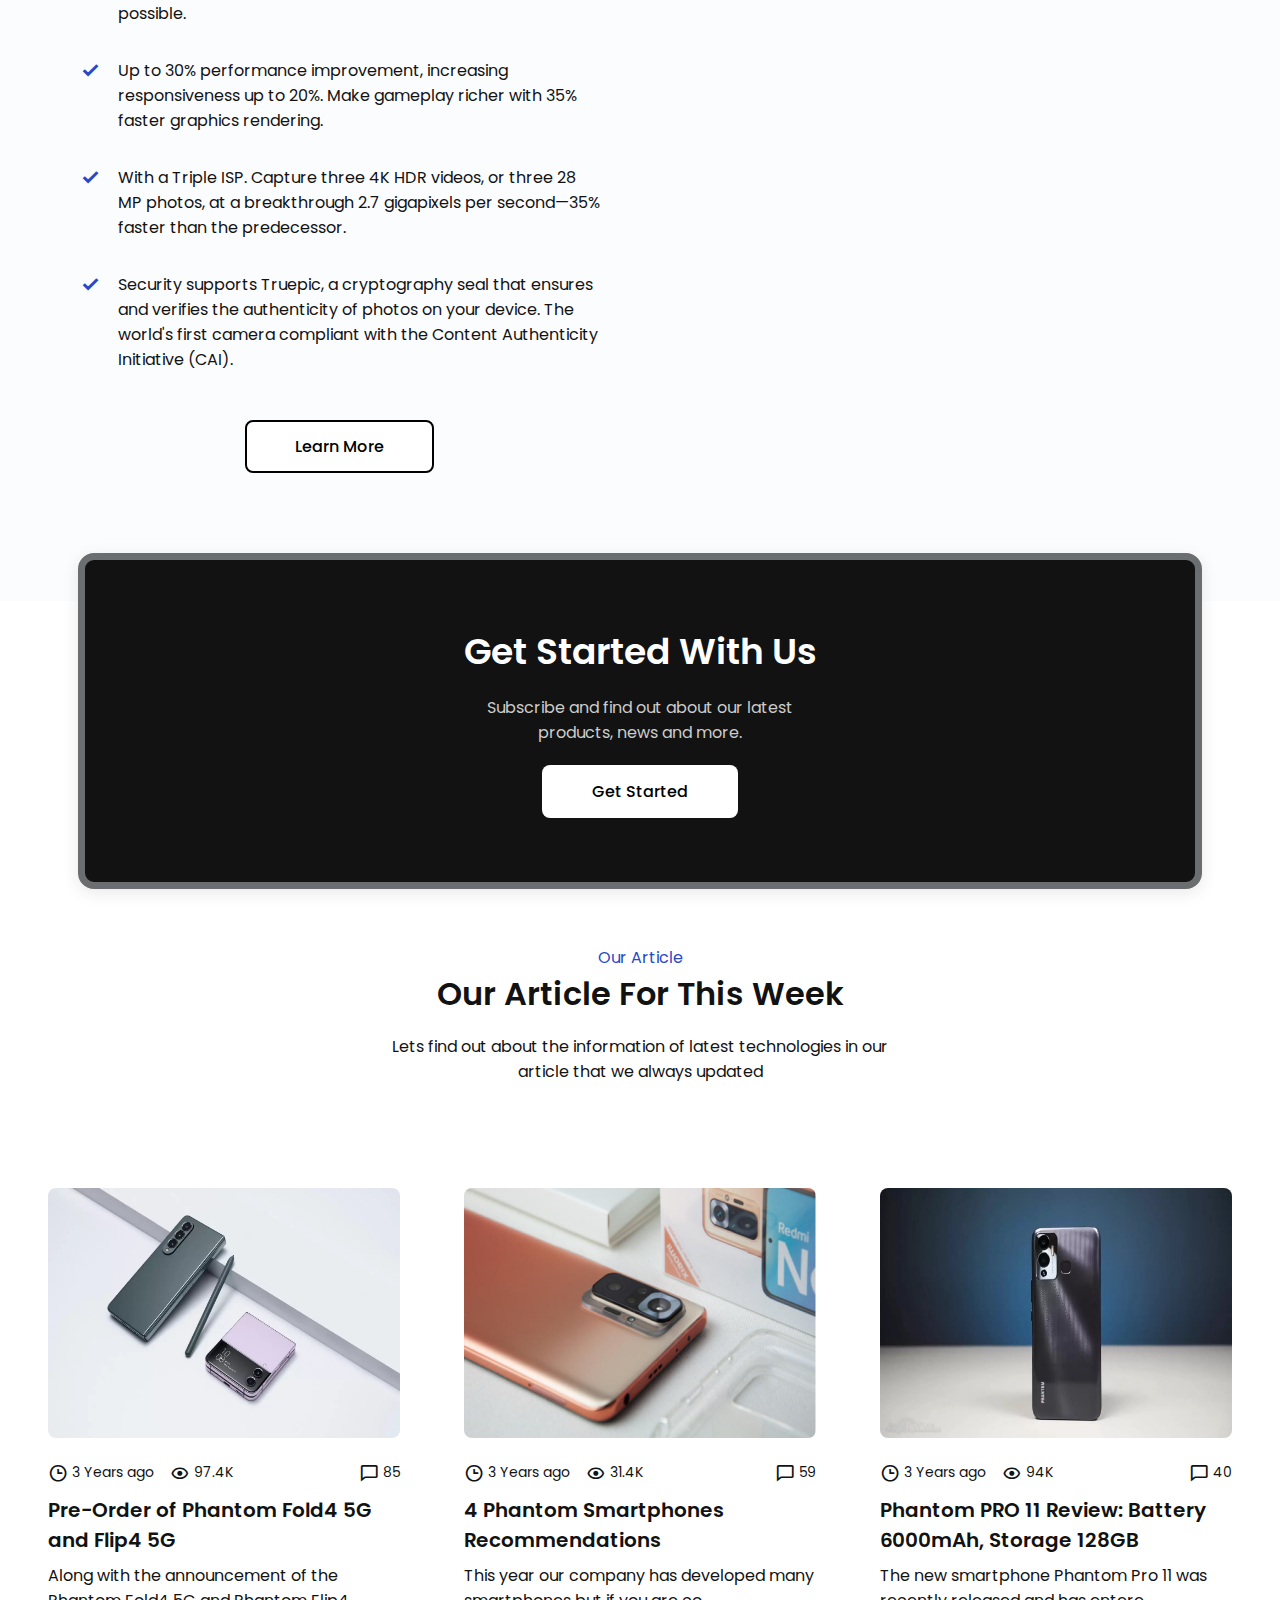
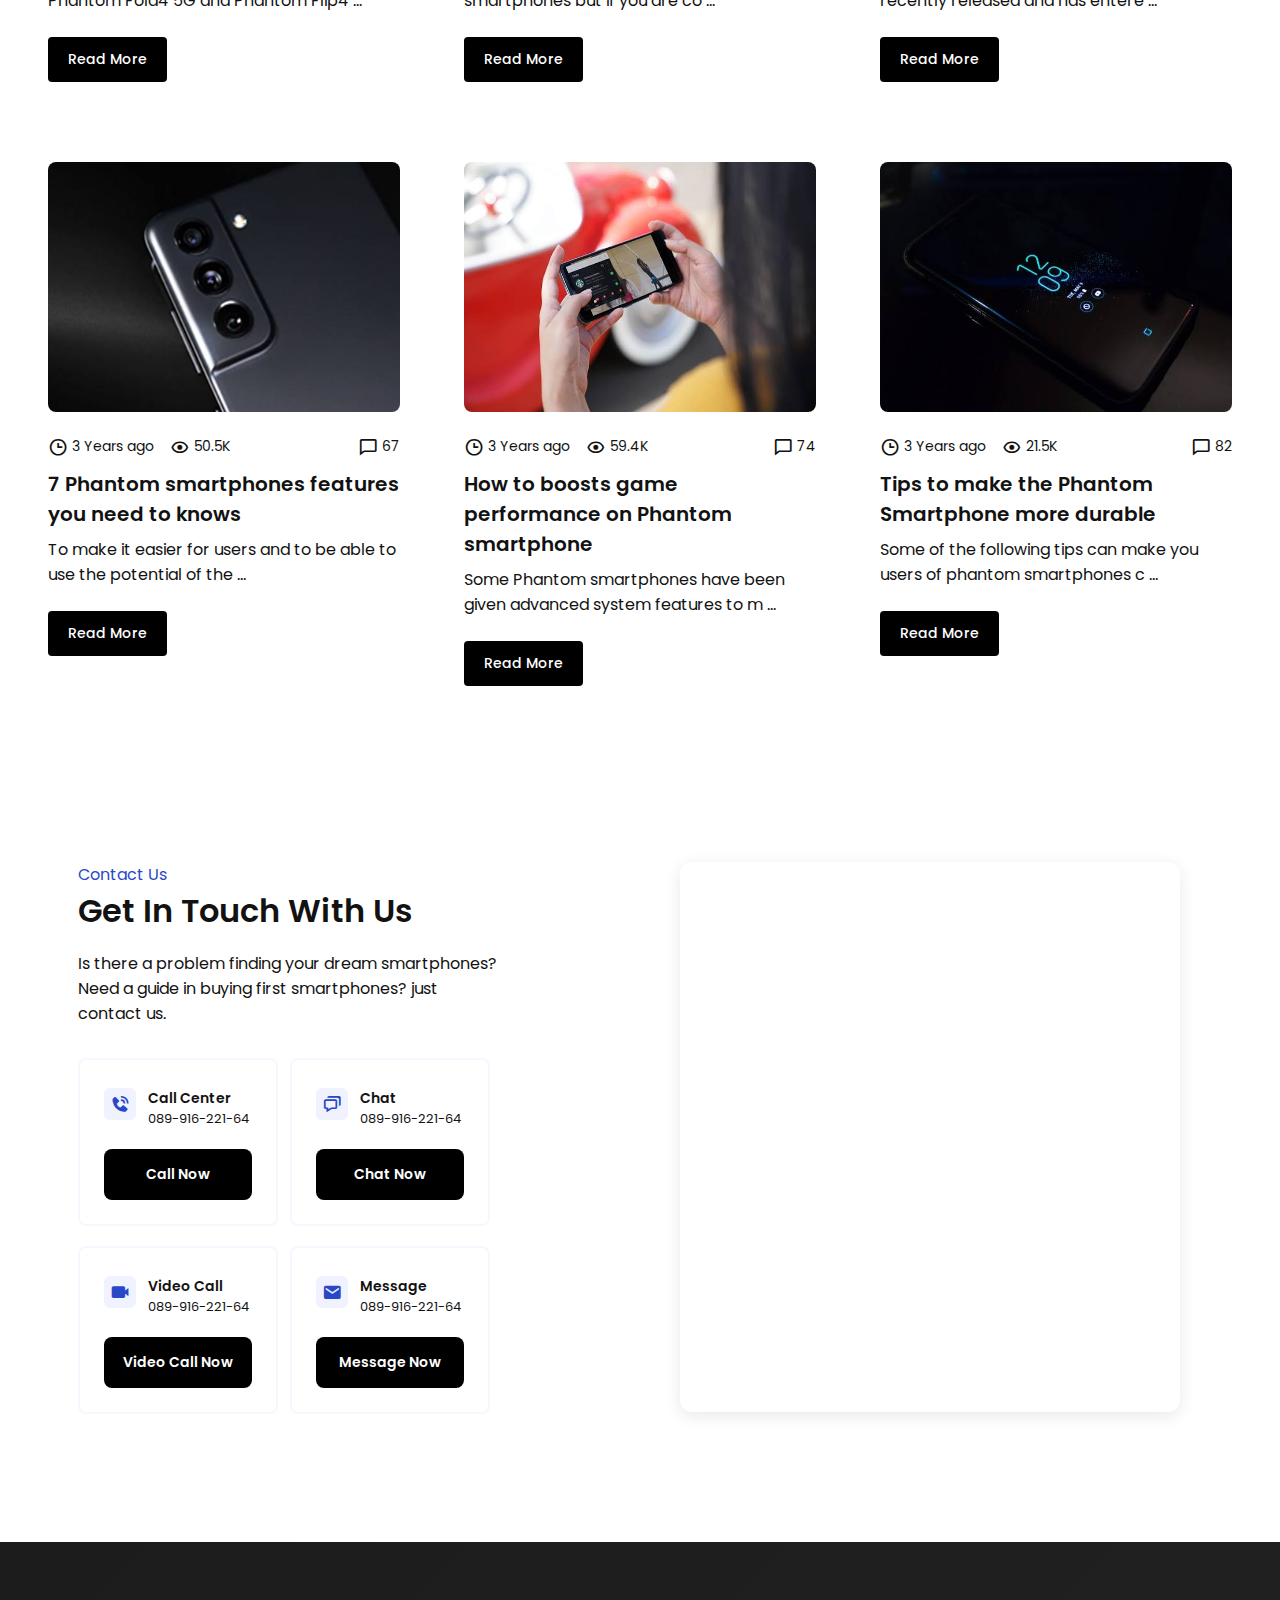
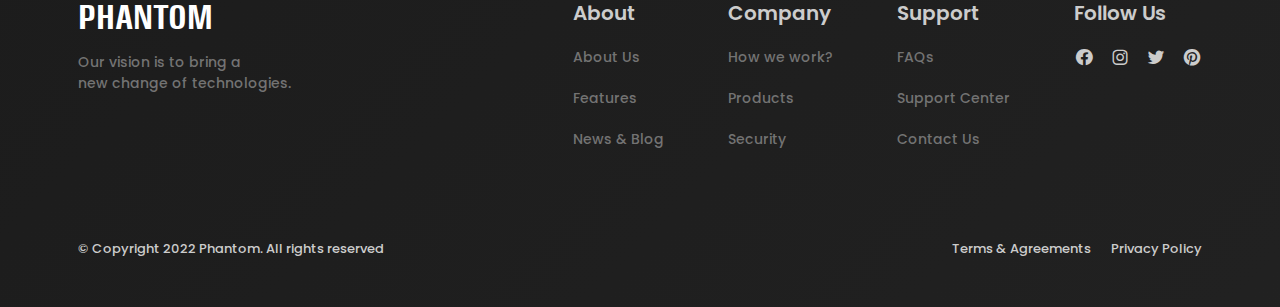
==== commit 80fdc516: "Final Design Responsive and Creating Login & Cart Pages" ====
--- a/index.html
+++ b/index.html
@@ -62,7 +62,7 @@
           </ul>
         </div>
 
-        <button class="button navbar__button">Sign In</button>
+        <a href="./Assets/pages/login-pages/login.html" class="button navbar__button">Sign In</a>
       </nav>
     </header>
 
@@ -133,6 +133,10 @@
           <p class="section__description">We provided a New Smartphones with many awesome features for our customer satisfaction</p>
           <h3 class="section__phones-brand"><span>Phantom</span> Spectrum Z1</h3>
 
+          <div class="about__images-mobile">
+            <img src="./Assets/Images/about.png" alt="What's New Products Images" />
+          </div>
+
           <div class="about__content grid">
             <div class="about__data-1">
               <article class="about__data-content">
@@ -221,7 +225,7 @@
         <div class="features__container container grid">
           <div class="features__images">
             <div class="features__image">
-              <img src="./Assets/Images/features.png" alt="Features Images" />
+              <img src="./Assets/Images/features-1.png" alt="Features Images" />
             </div>
           </div>
 
@@ -234,7 +238,7 @@
 
             <div class="features__images-mobile">
               <div class="features__image-mobile">
-                <img src="./Assets/Images/features.png" alt="Features Images" />
+                <img src="./Assets/Images/features-1.png" alt="Features Images" />
               </div>
             </div>
 
@@ -258,7 +262,7 @@
               <article class="features__accordion-item">
                 <header class="features__accordion-header">
                   <i class="bx bx-headphone features__accordion-icon"></i>
-                  <h3 class="features__accordion-title">Free Merchendise</h3>
+                  <h3 class="features__accordion-title">Free Merchandise</h3>
                   <div class="features__accordion-arrow">
                     <i class="bx bxs-down-arrow"></i>
                   </div>
@@ -289,14 +293,14 @@
               <article class="features__accordion-item">
                 <header class="features__accordion-header">
                   <i class="bx bx-signal-4 features__accordion-icon"></i>
-                  <h3 class="features__accordion-title">10GB Of Internet Provider</h3>
+                  <h3 class="features__accordion-title">10 GB Of Free Internet Data</h3>
                   <div class="features__accordion-arrow">
                     <i class="bx bxs-down-arrow"></i>
                   </div>
                 </header>
 
                 <div class="features__accordion-content">
-                  <p class="features__accordion-description">For every purchase of our smartphone, we will provide users with an internet provider of 10 GB.</p>
+                  <p class="features__accordion-description">For every purchase of our smartphone, we will provide users with a free internet data of 10 GB.</p>
                 </div>
               </article>
             </div>
@@ -311,7 +315,7 @@
 
             <div class="features__images-mobile">
               <div class="features__image-mobile">
-                <img src="./Assets/Images/about.png" alt="Features Images" />
+                <img src="./Assets/Images/features-2.png" alt="Features Images" />
               </div>
             </div>
 
@@ -363,7 +367,7 @@
 
           <div class="features__list-images">
             <div class="features__list-image">
-              <img src="./Assets/Images/about.png" alt="Features Images" />
+              <img src="./Assets/Images/features-2.png" alt="Features Images" />
             </div>
           </div>
         </div>
--- a/Assets/Styles/index.css
+++ b/Assets/Styles/index.css
@@ -390,6 +390,10 @@
   display: flex;
   justify-content: center;
   align-items: center;
+}
+
+.about__images-mobile {
+  display: none;
 }
 
 .about__data-content {
@@ -1298,6 +1302,14 @@
   background-color: var(--color-primary);
 }
 
+.cart__details {
+  display: none;
+  max-width: 250px;
+  margin-top: 3rem;
+  margin-bottom: 6rem;
+  margin-left: 0.85rem;
+}
+
 .cart__add {
   display: flex;
   align-items: center;
@@ -1321,12 +1333,14 @@
   padding: 0.45rem;
   border: 1px solid var(--color-white);
   border-radius: 50%;
+  cursor: pointer;
 }
 
 .cart__add-button {
   padding: 0.7rem 1.1rem;
   background-color: var(--color-dark-blue);
   color: var(--color-white);
+  cursor: pointer;
 }
 
 .cart__description {
@@ -1753,6 +1767,15 @@
     margin-top: 2.5rem;
     margin-bottom: 2.5rem;
     width: 90%;
+    display: none;
+  }
+  .about__images-mobile {
+    display: flex;
+    justify-content: center;
+    align-items: center;
+    margin-top: 2.5rem;
+    margin-bottom: 2.5rem;
+    width: 90%;
   }
   .about__button {
     padding: 0.75rem 1.25rem;
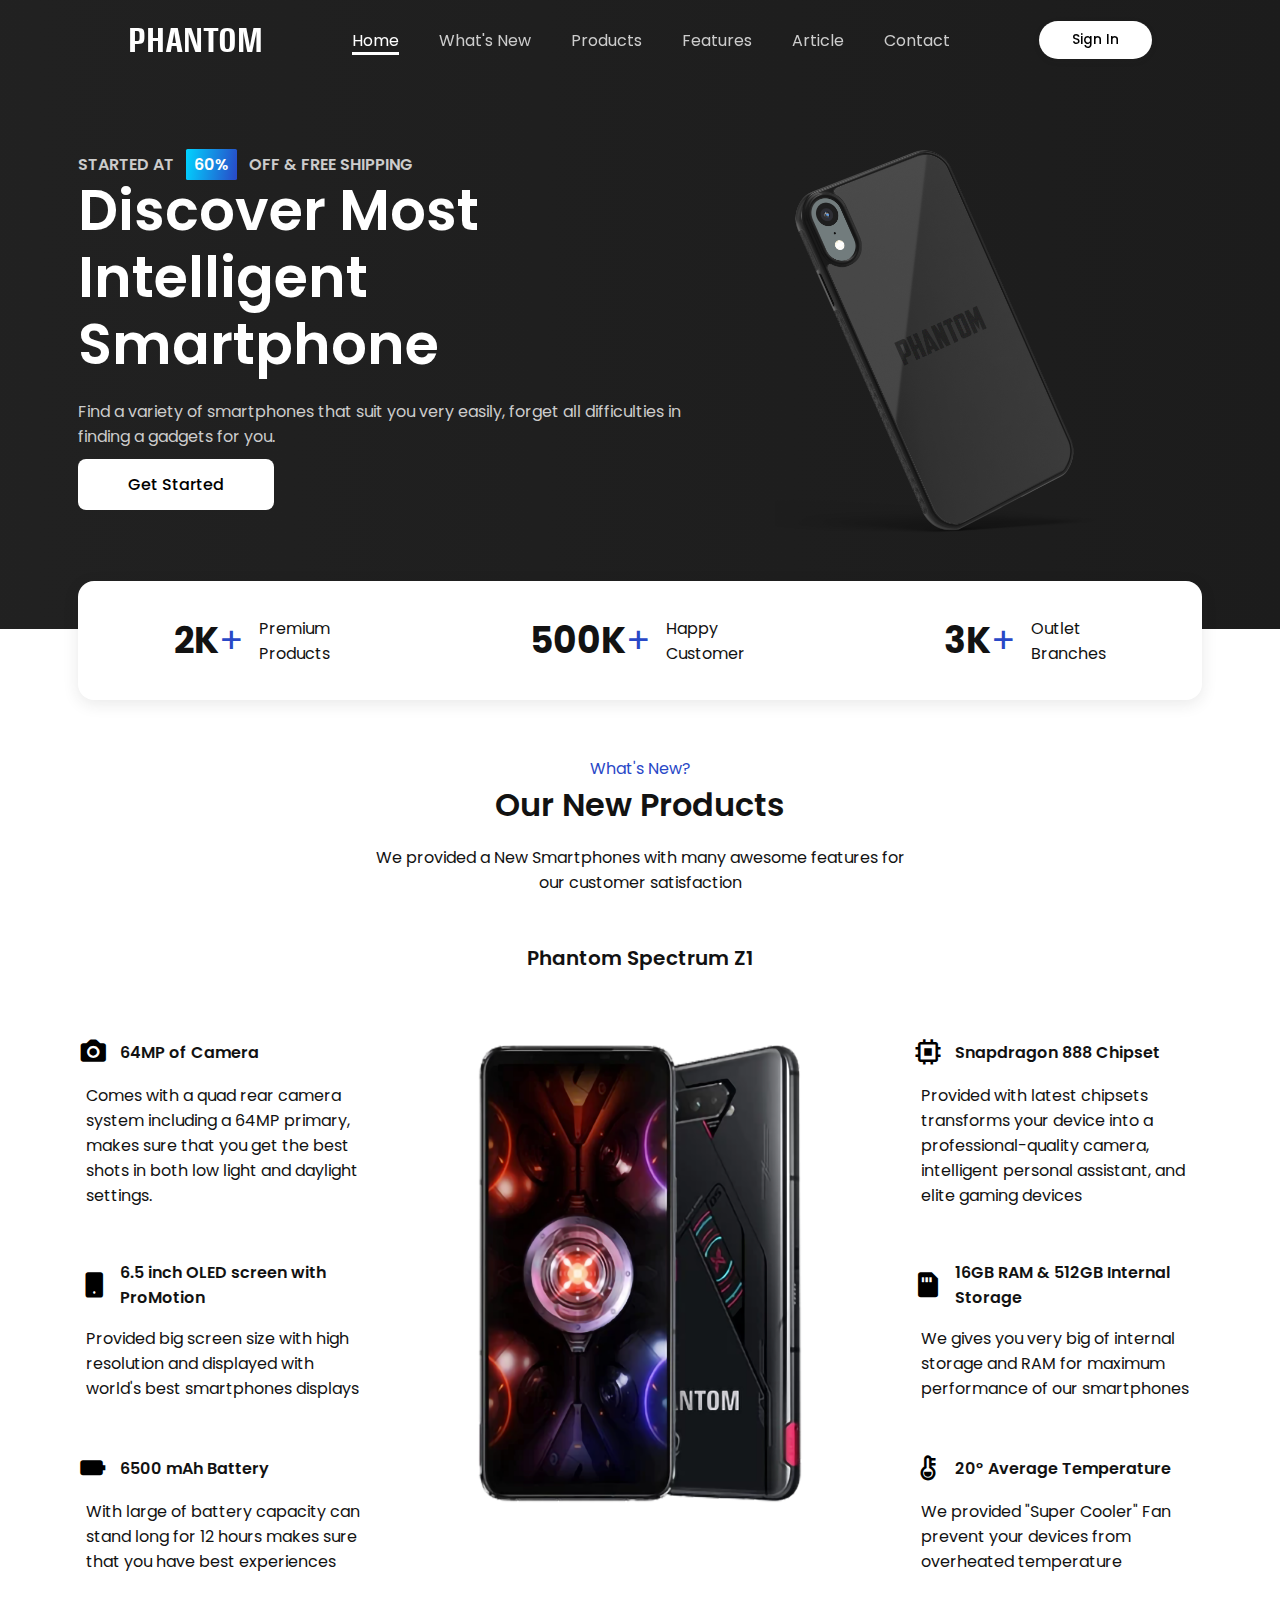
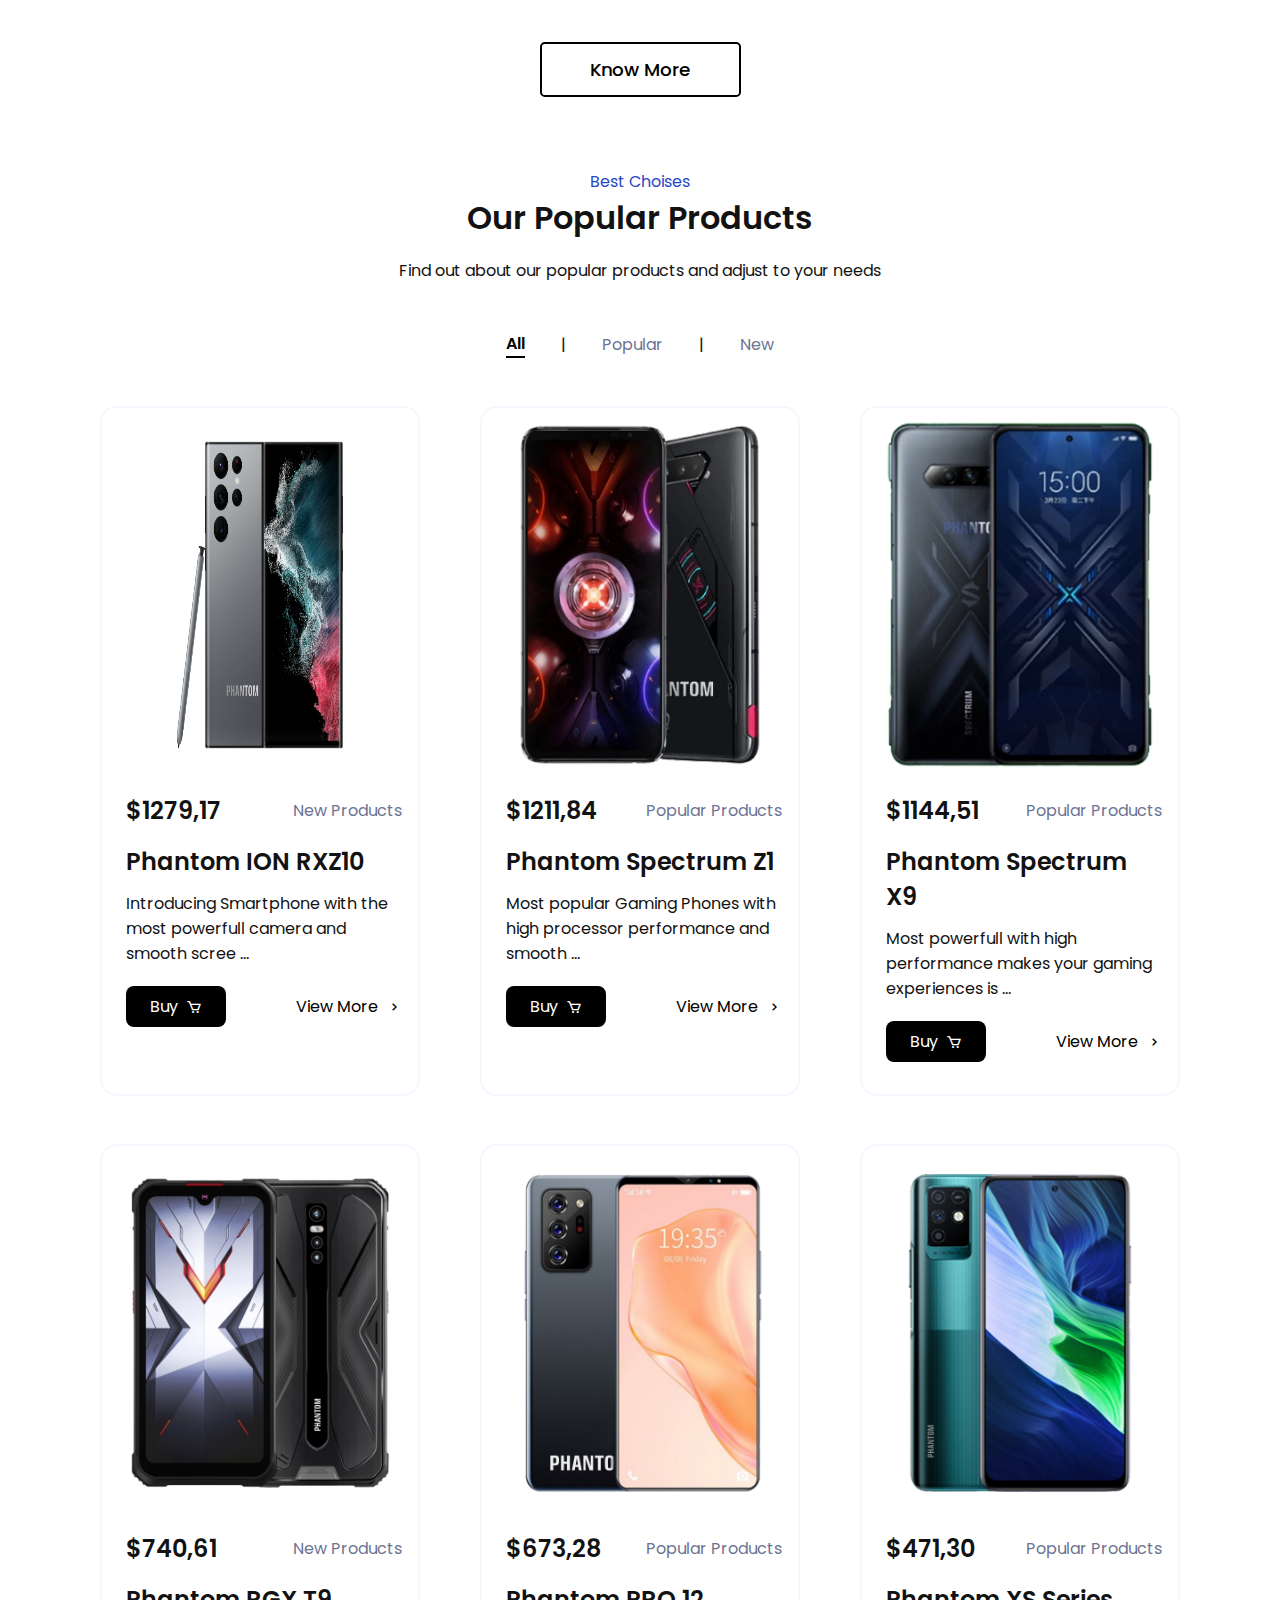
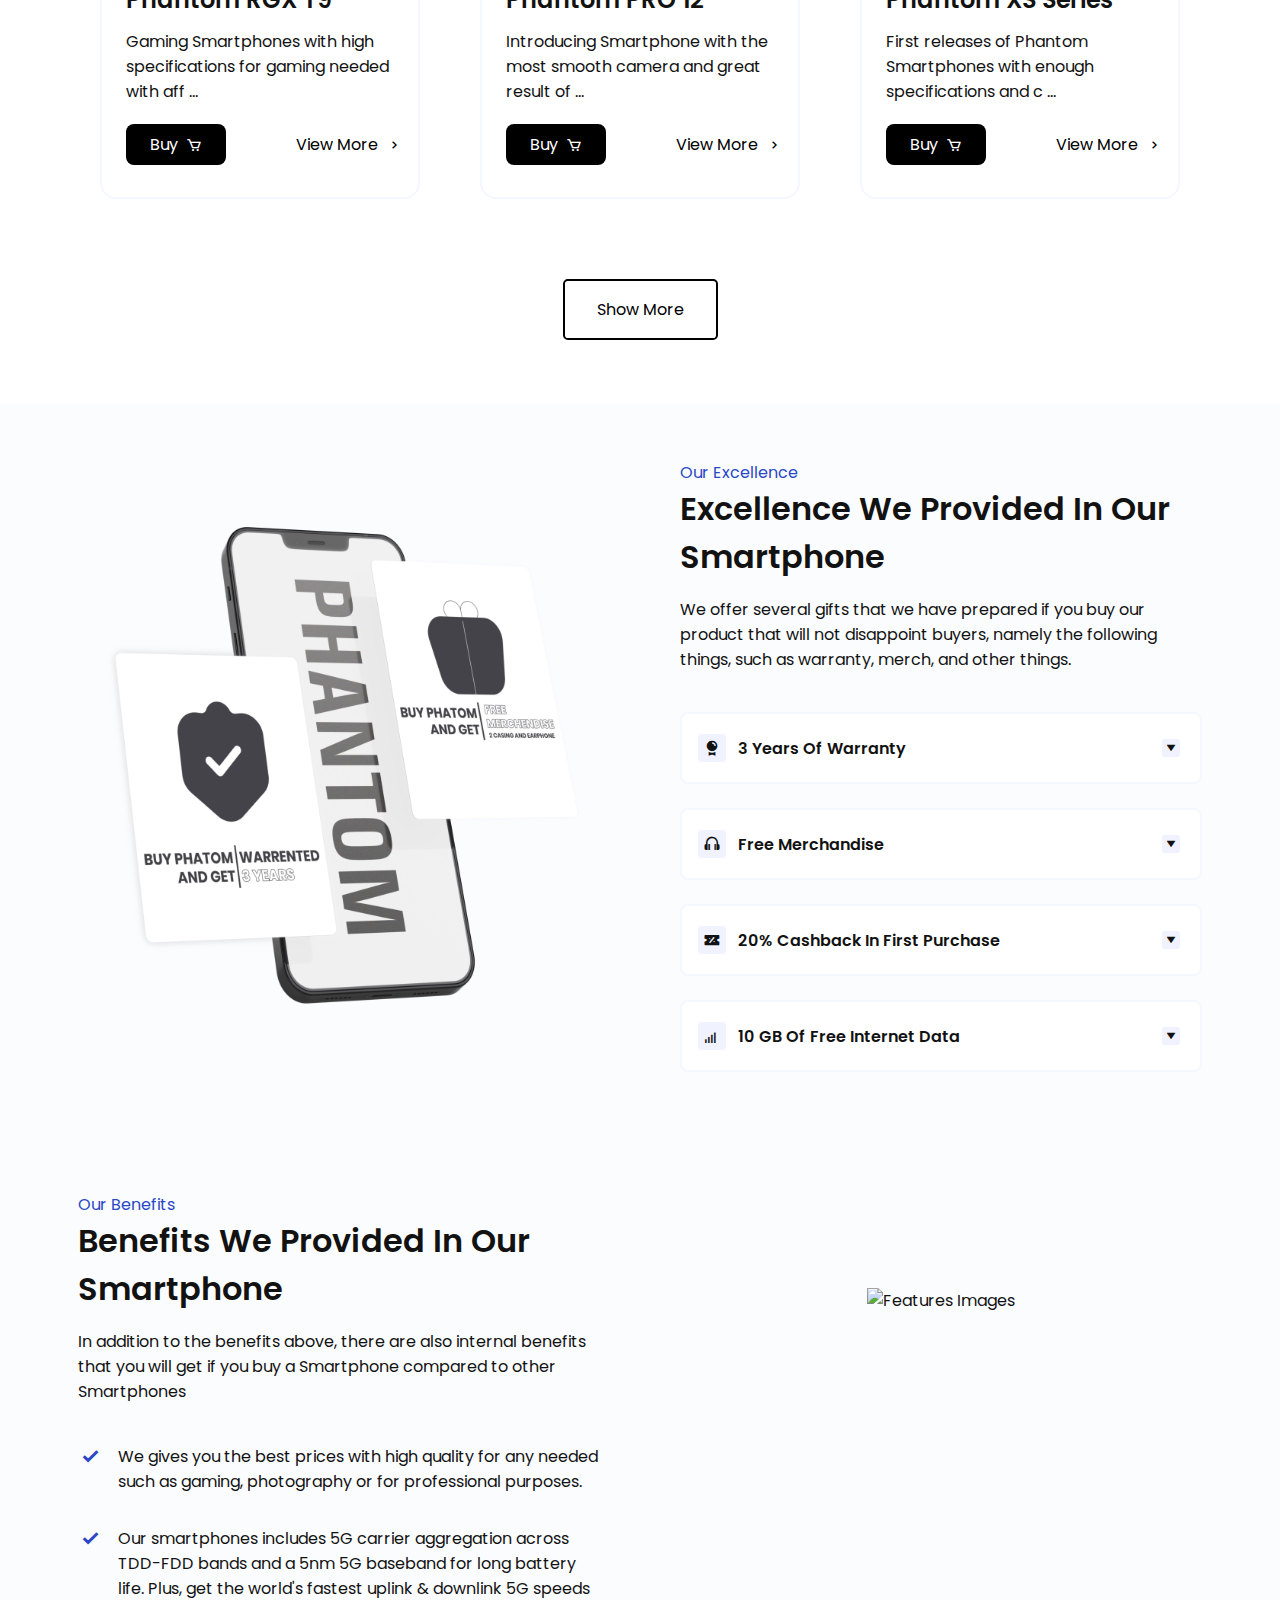
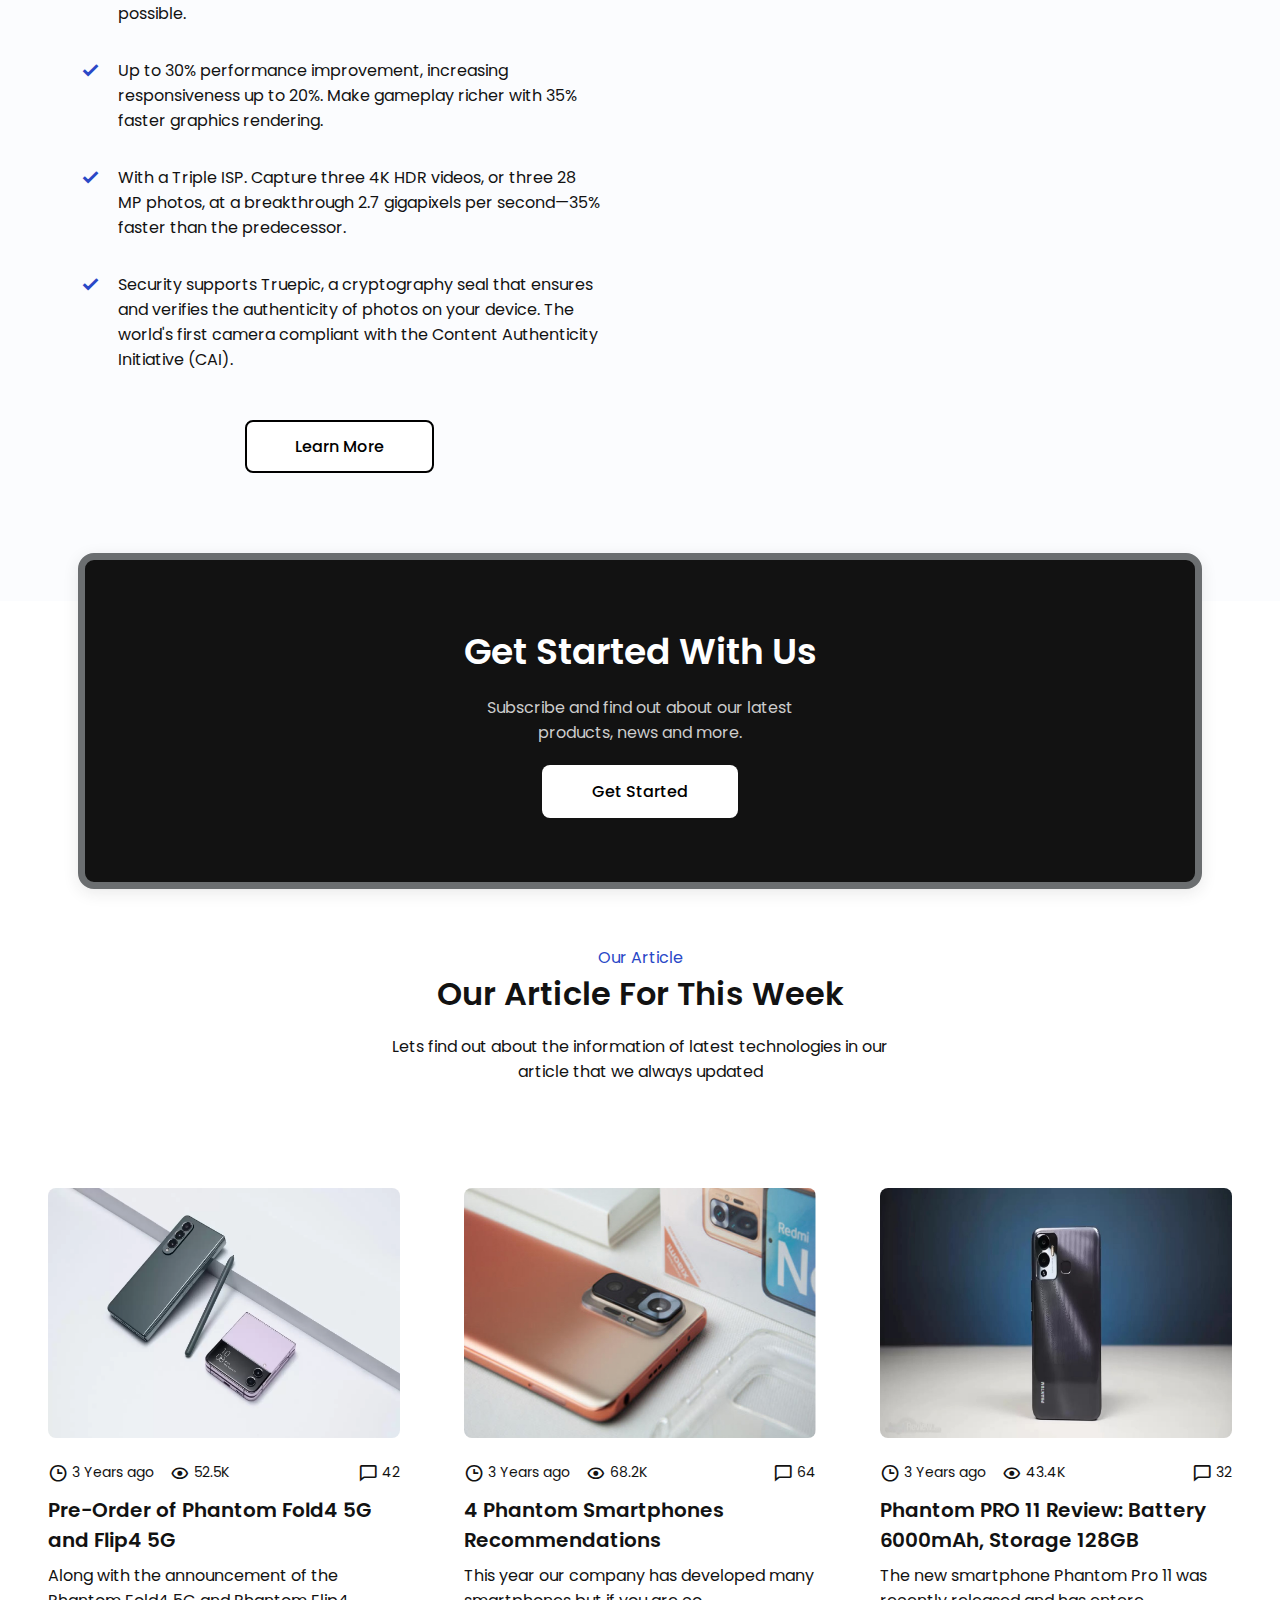
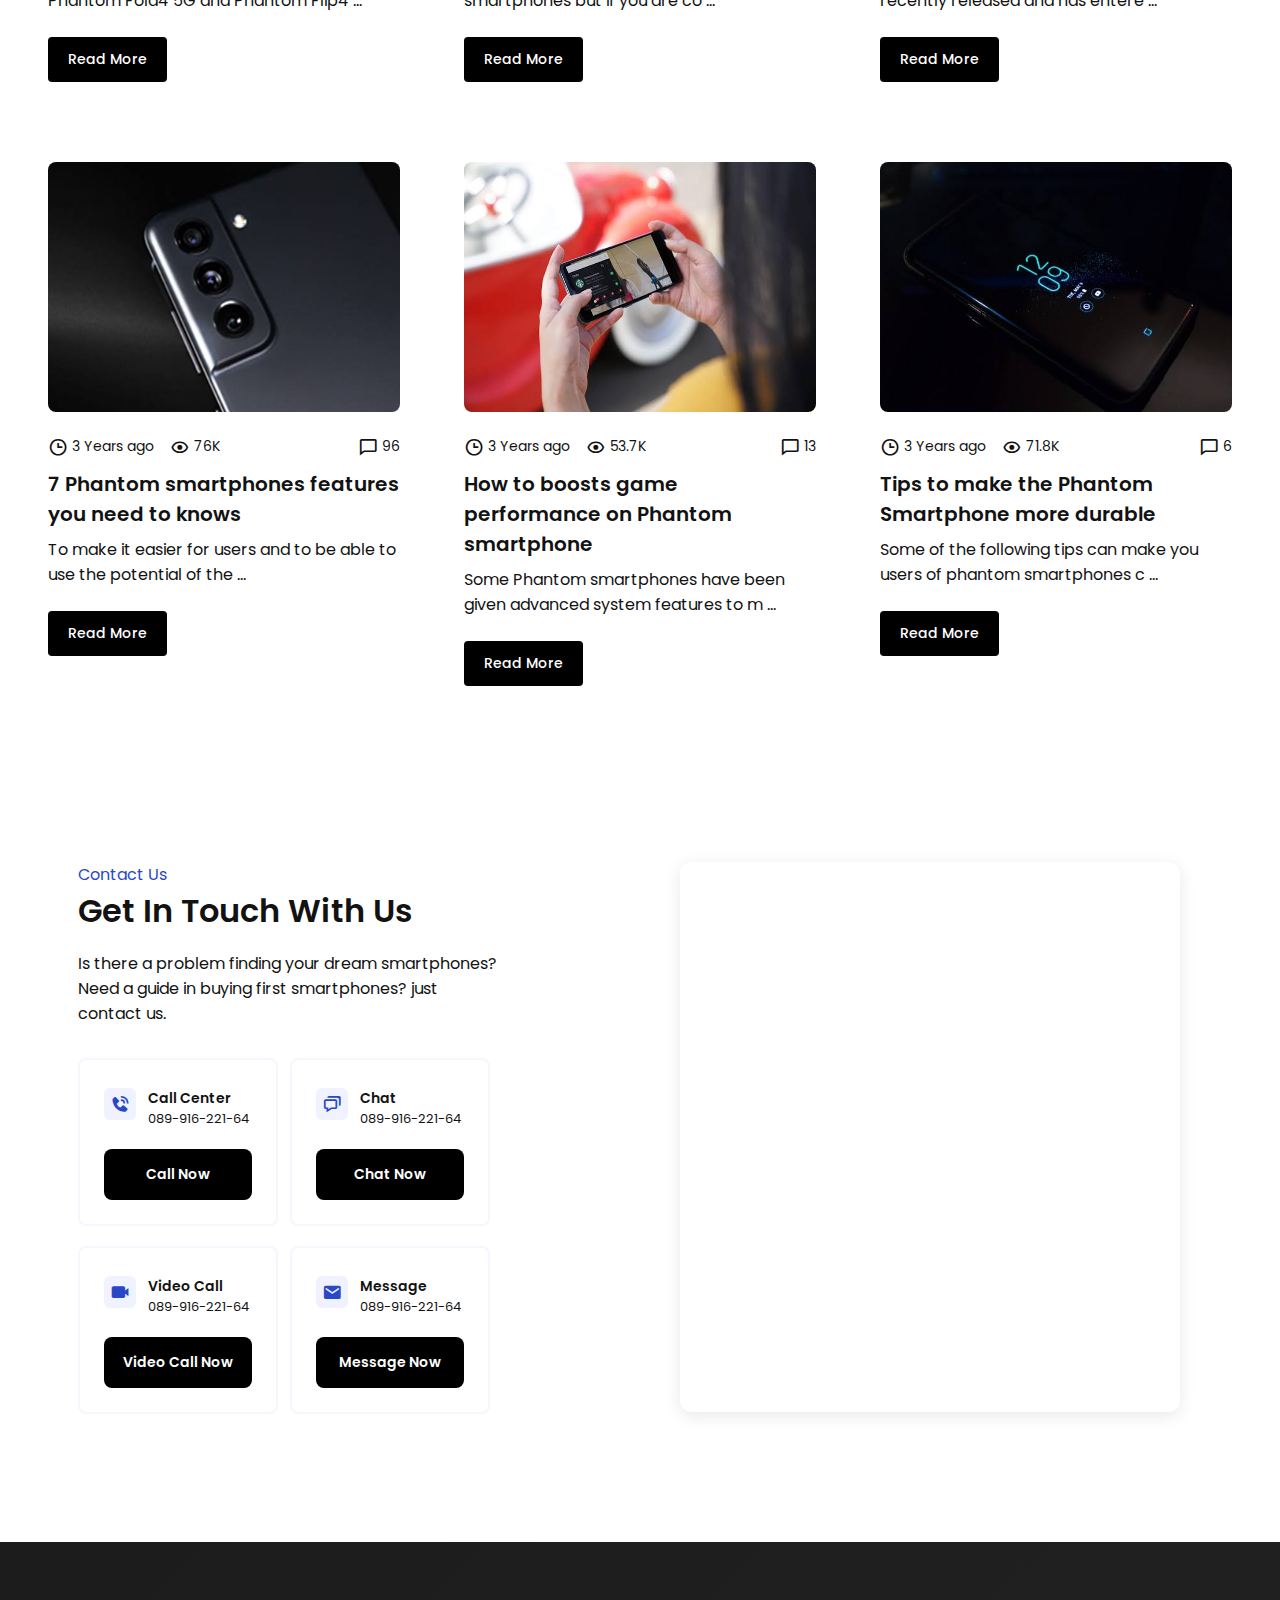
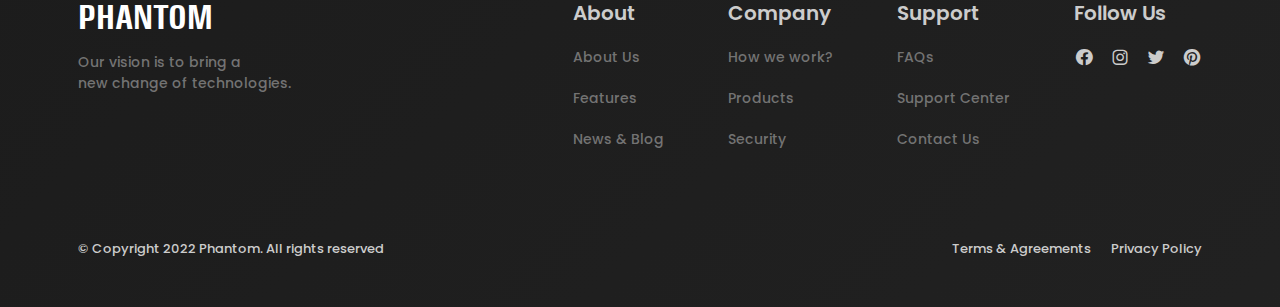
==== commit 485c77e5: "Adding More Cart Pages and More Data" ====
--- a/index.html
+++ b/index.html
@@ -85,7 +85,7 @@
             </div>
 
             <p class="home__description">Find a variety of smartphones that suit you very easily, forget all difficulties in finding a gadgets for you.</p>
-            <button class="button home__button">Get Started</button>
+            <a href="#products" class="button home__button">Get Started</a>
           </div>
 
           <div class="home__images">
@@ -108,7 +108,7 @@
           </div>
 
           <div class="value__box">
-            <h1 class="value__box-title">9K<span>+</span></h1>
+            <h1 class="value__box-title">500K<span>+</span></h1>
             <span class="value__box-description">
               Happy <br />
               Customer
--- a/Assets/Styles/index.css
+++ b/Assets/Styles/index.css
@@ -1353,6 +1353,20 @@
   font-size: 2rem;
   margin-bottom: 1.15rem;
   font-weight: var(--font-bold);
+}
+
+.cart__result h2 {
+  font-size: 1.25rem;
+  margin-top: -3rem;
+  margin-bottom: 1rem;
+}
+
+.cart__result h2.red {
+  color: #cd2020;
+}
+
+.cart__result h2.green {
+  color: #159312;
 }
 
 /*=============== Scroll Bar ===============*/
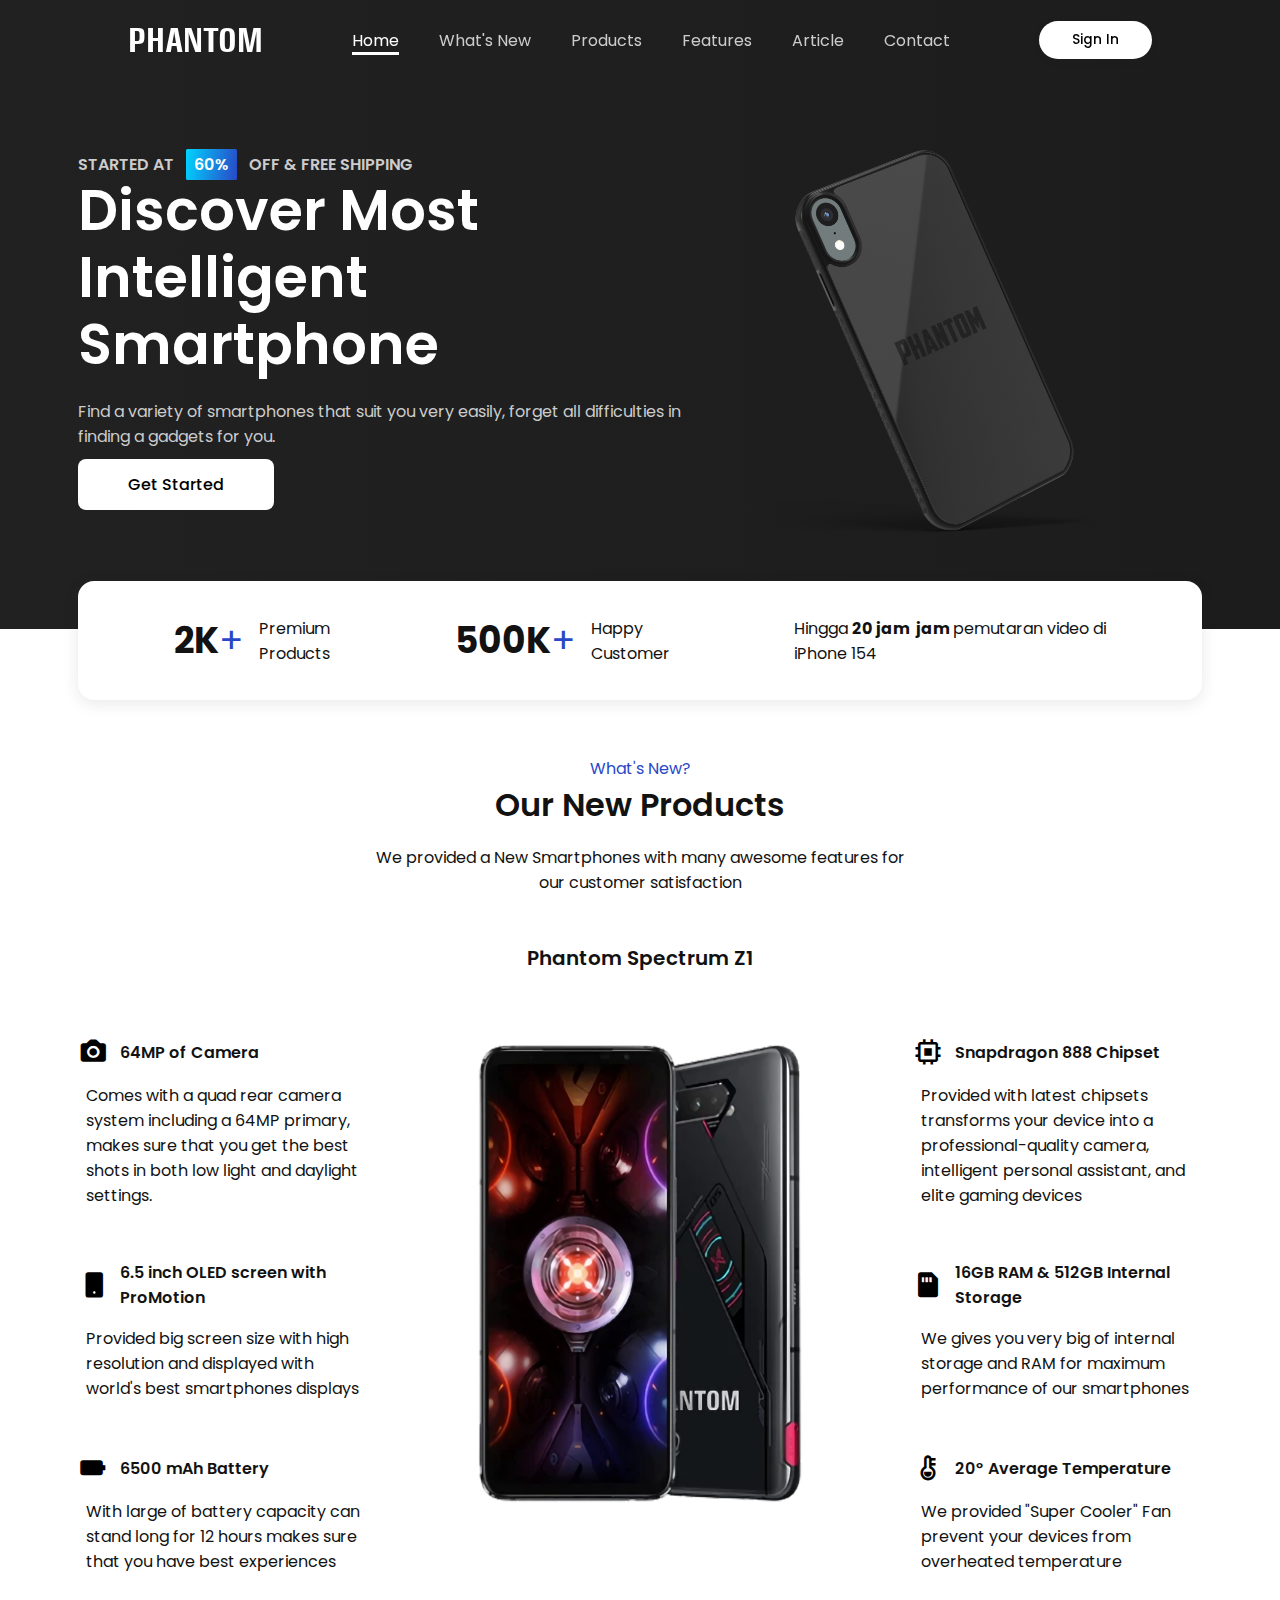
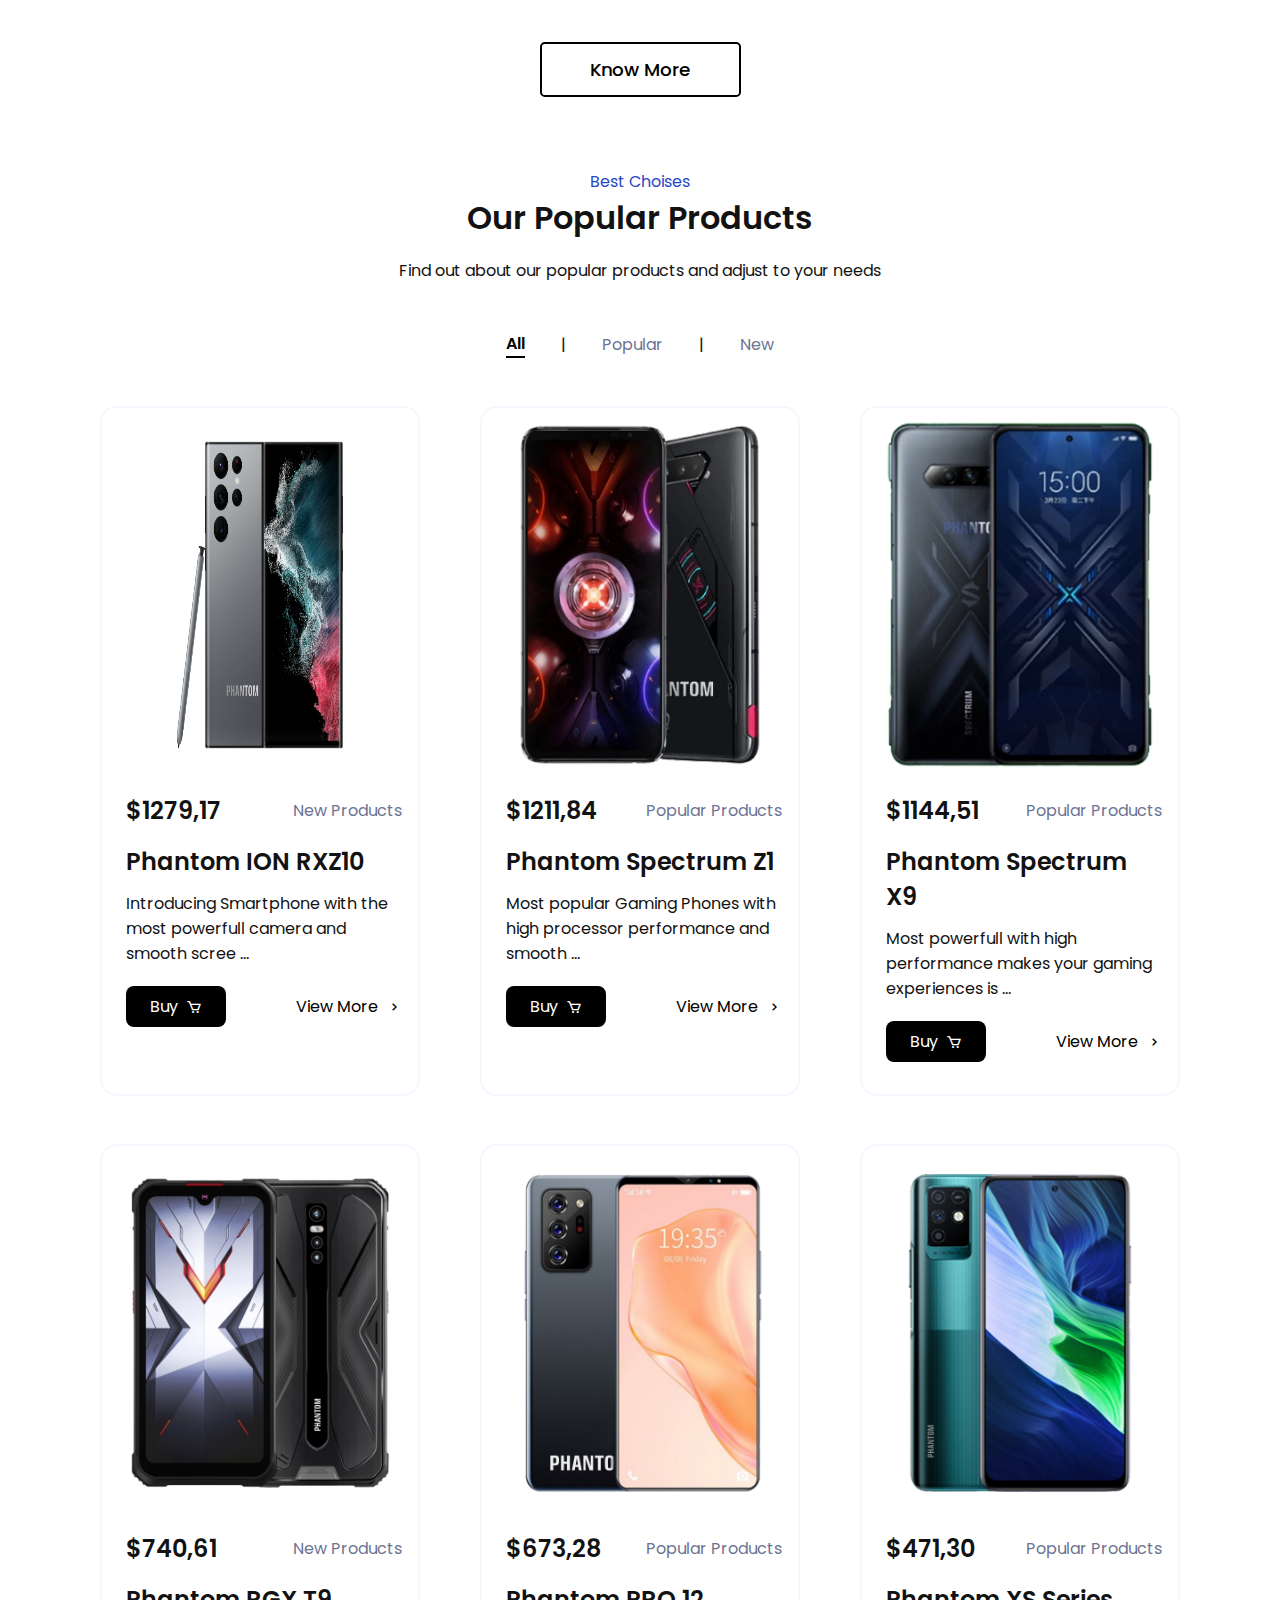
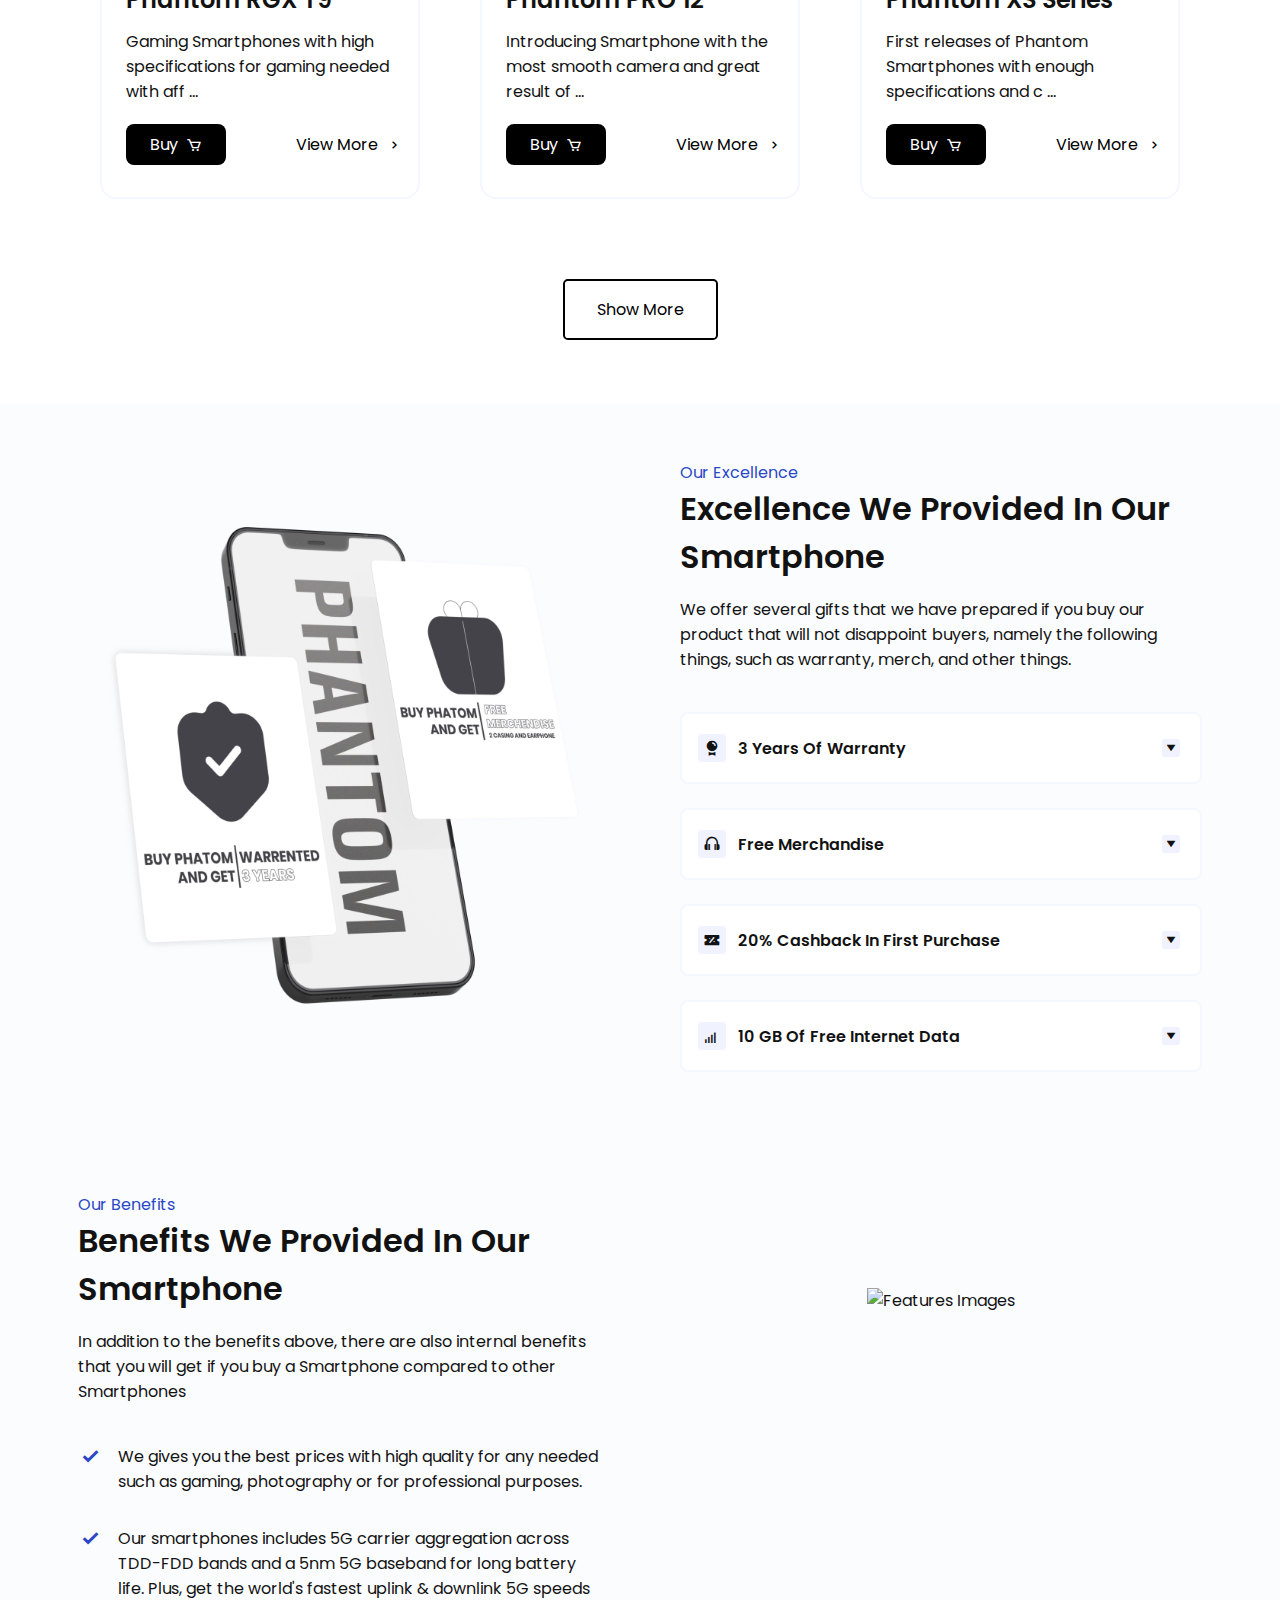
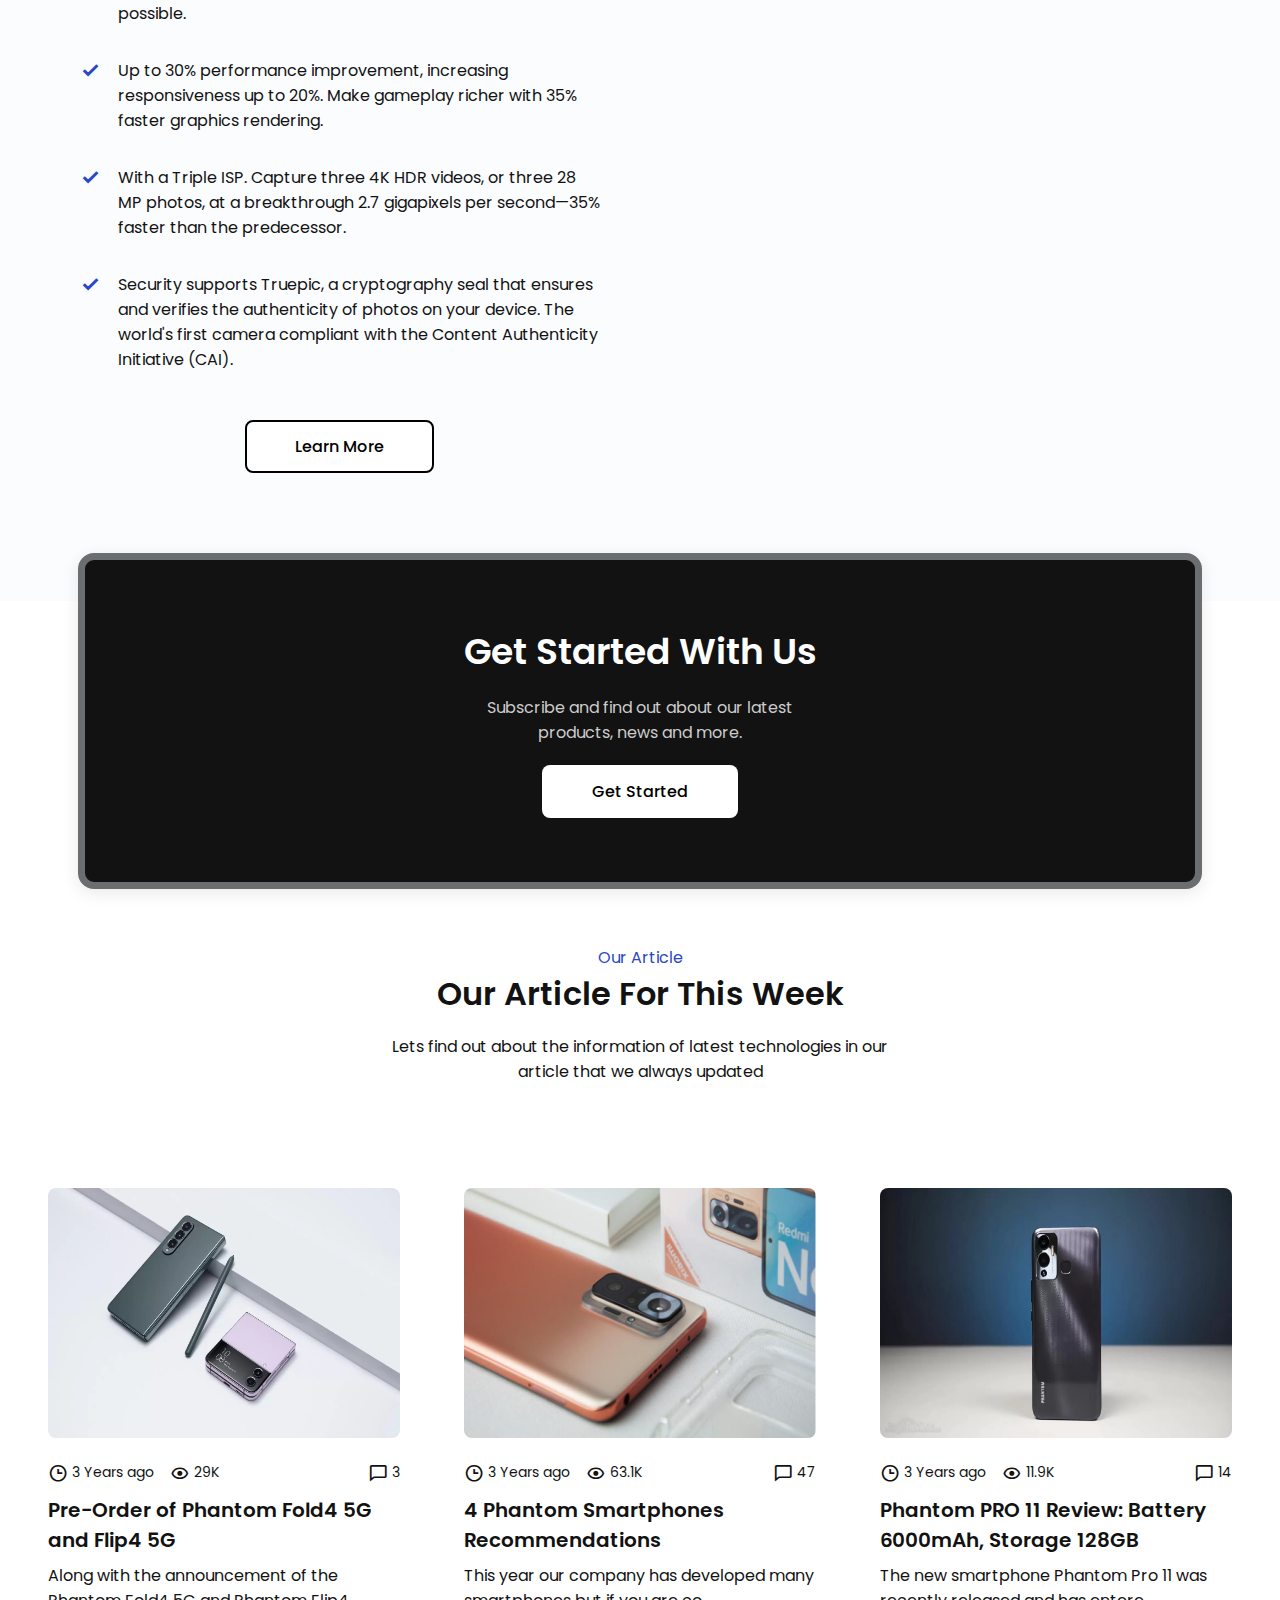
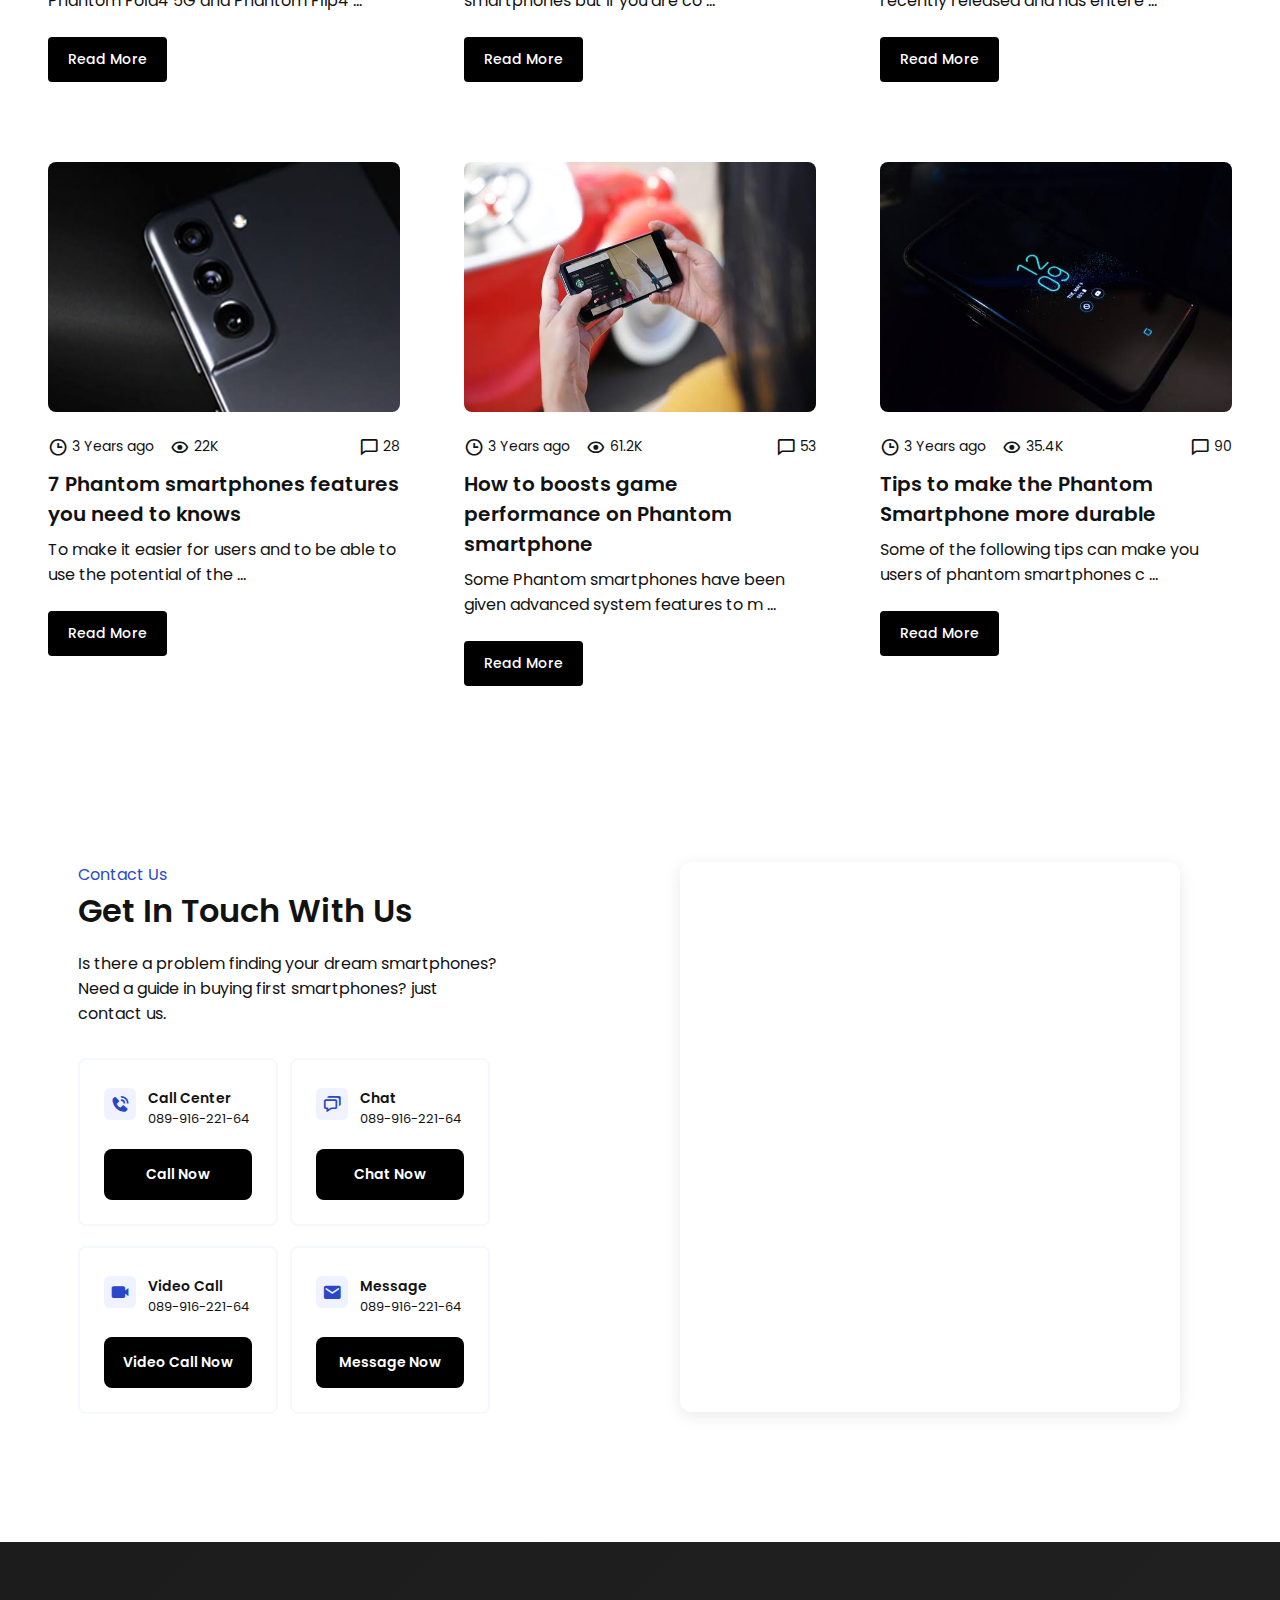
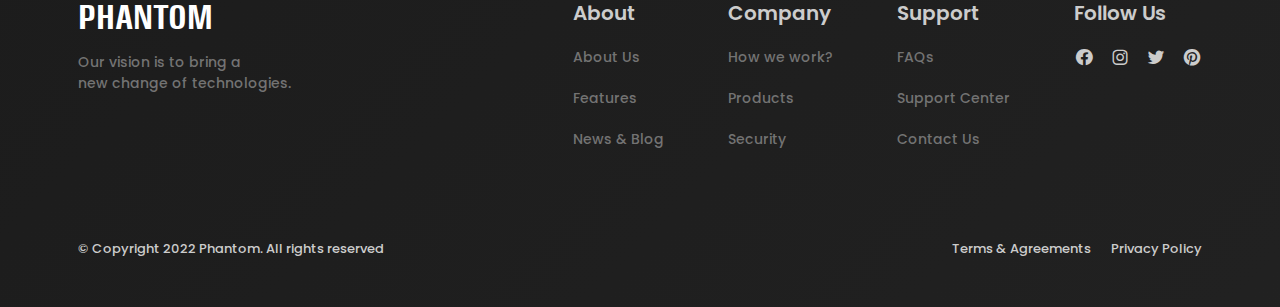
==== commit 9e877cb4: "first commit "fix responsive"" ====
--- a/index.html
+++ b/index.html
@@ -115,12 +115,26 @@
             </span>
           </div>
 
-          <div class="value__box">
-            <h1 class="value__box-title">3K<span>+</span></h1>
-            <span class="value__box-description">
-              Outlet <br />
-              Branches
-            </span>
+          <div class="stat-wrapper second" data-component-list="StatCounter" data-animation-duration="1" data-count-start="10">
+            <figure class="stat stat-super typography-site-stat-caption">
+              <div class="stat-content last-digit-0">
+                <span class="stat-caption">Hingga</span>
+                <strong>
+                  <span class="stat-value">
+                    <span class="visuallyhidden">20 jam</span>
+                    <span class="stat-count" aria-hidden="true">
+                      <span class="digits-wrapper digit-2" aria-hidden="true"></span>
+                      <span class="digits-wrapper digit-0" aria-hidden="true"></span>
+                    </span>
+                    <span class="stat-unit-wrapper" aria-hidden="true">&nbsp;jam</span>
+                  </span>
+                </strong>
+                <span class="stat-caption"
+                  >pemutaran video di<br class="small" />
+                  iPhone&nbsp;154</span
+                >
+              </div>
+            </figure>
           </div>
         </div>
       </div>
--- a/Assets/Styles/index.css
+++ b/Assets/Styles/index.css
@@ -54,6 +54,7 @@
 
 html {
   scroll-behavior: smooth;
+  scrollbar-width: none;
 }
 
 body {
@@ -1356,7 +1357,7 @@
 }
 
 .cart__result h2 {
-  font-size: 1.25rem;
+  font-size: 1rem;
   margin-top: -3rem;
   margin-bottom: 1rem;
 }
@@ -1423,6 +1424,11 @@
   }
   .cart__container {
     max-width: 1140px;
+  }
+  .cart__images {
+    width: 90%;
+    height: 90%;
+    margin: auto;
   }
 }
 
@@ -1706,6 +1712,7 @@
   .navbar__menu {
     width: 90%;
     padding: 1rem 1.3rem;
+    box-shadow: 0 4px 80px 0 rgba(0, 0, 0, 0.1), 0 6px 20px 0 rgba(0, 0, 0, 0.12);
   }
   .navbar__container {
     justify-content: center;
@@ -1912,9 +1919,13 @@
 
   .cart__container {
     grid-template-columns: 1fr;
+    margin-left: 0rem;
+    margin-right: 0rem;
   }
   .cart__images {
-    height: 325px;
+    width: 18.5rem;
+    height: 17rem;
+    margin-right: 4rem;
   }
   .cart__images img {
     width: 100%;
@@ -1942,4 +1953,10 @@
     padding: 0.35rem;
     font-size: 1rem;
   }
-}
+  .cart__result {
+    margin-top: 2rem;
+    margin-bottom: 0.2rem;
+    margin-right: 3rem;
+    text-align: center;
+  }
+}
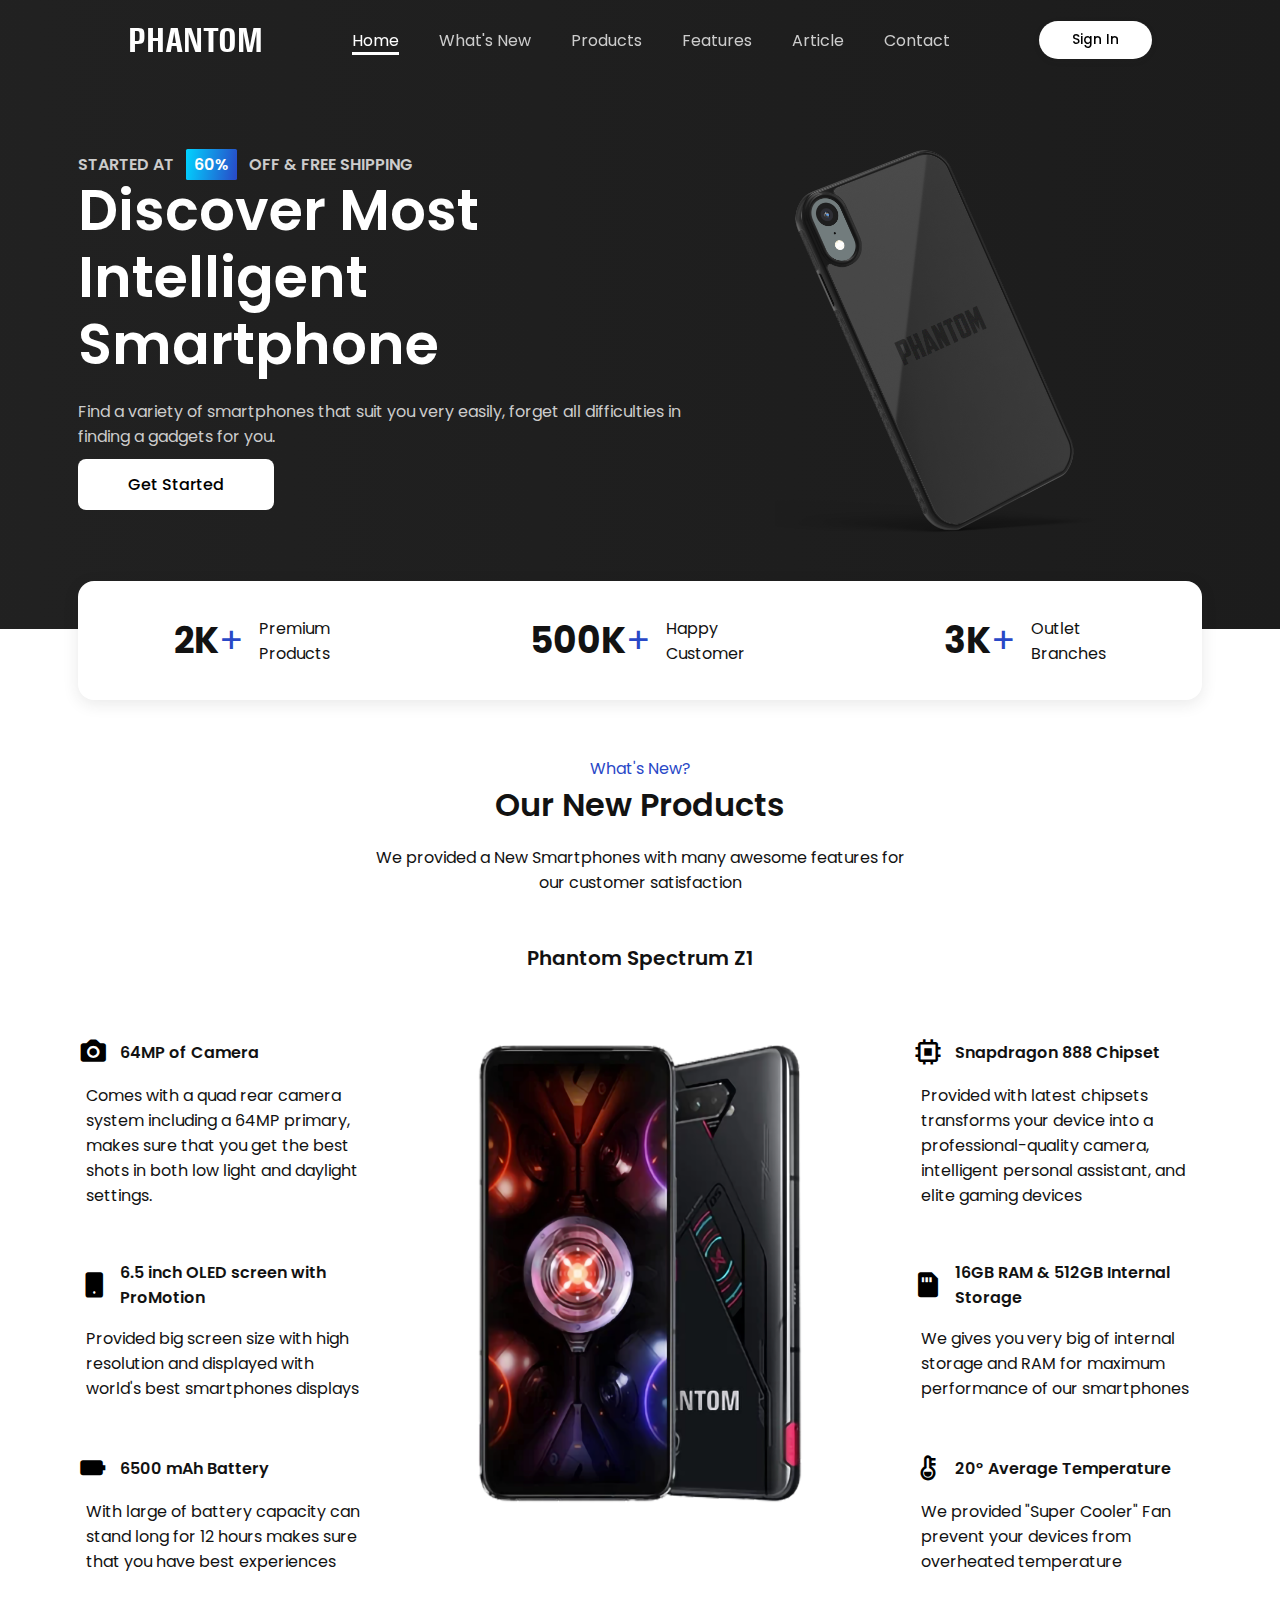
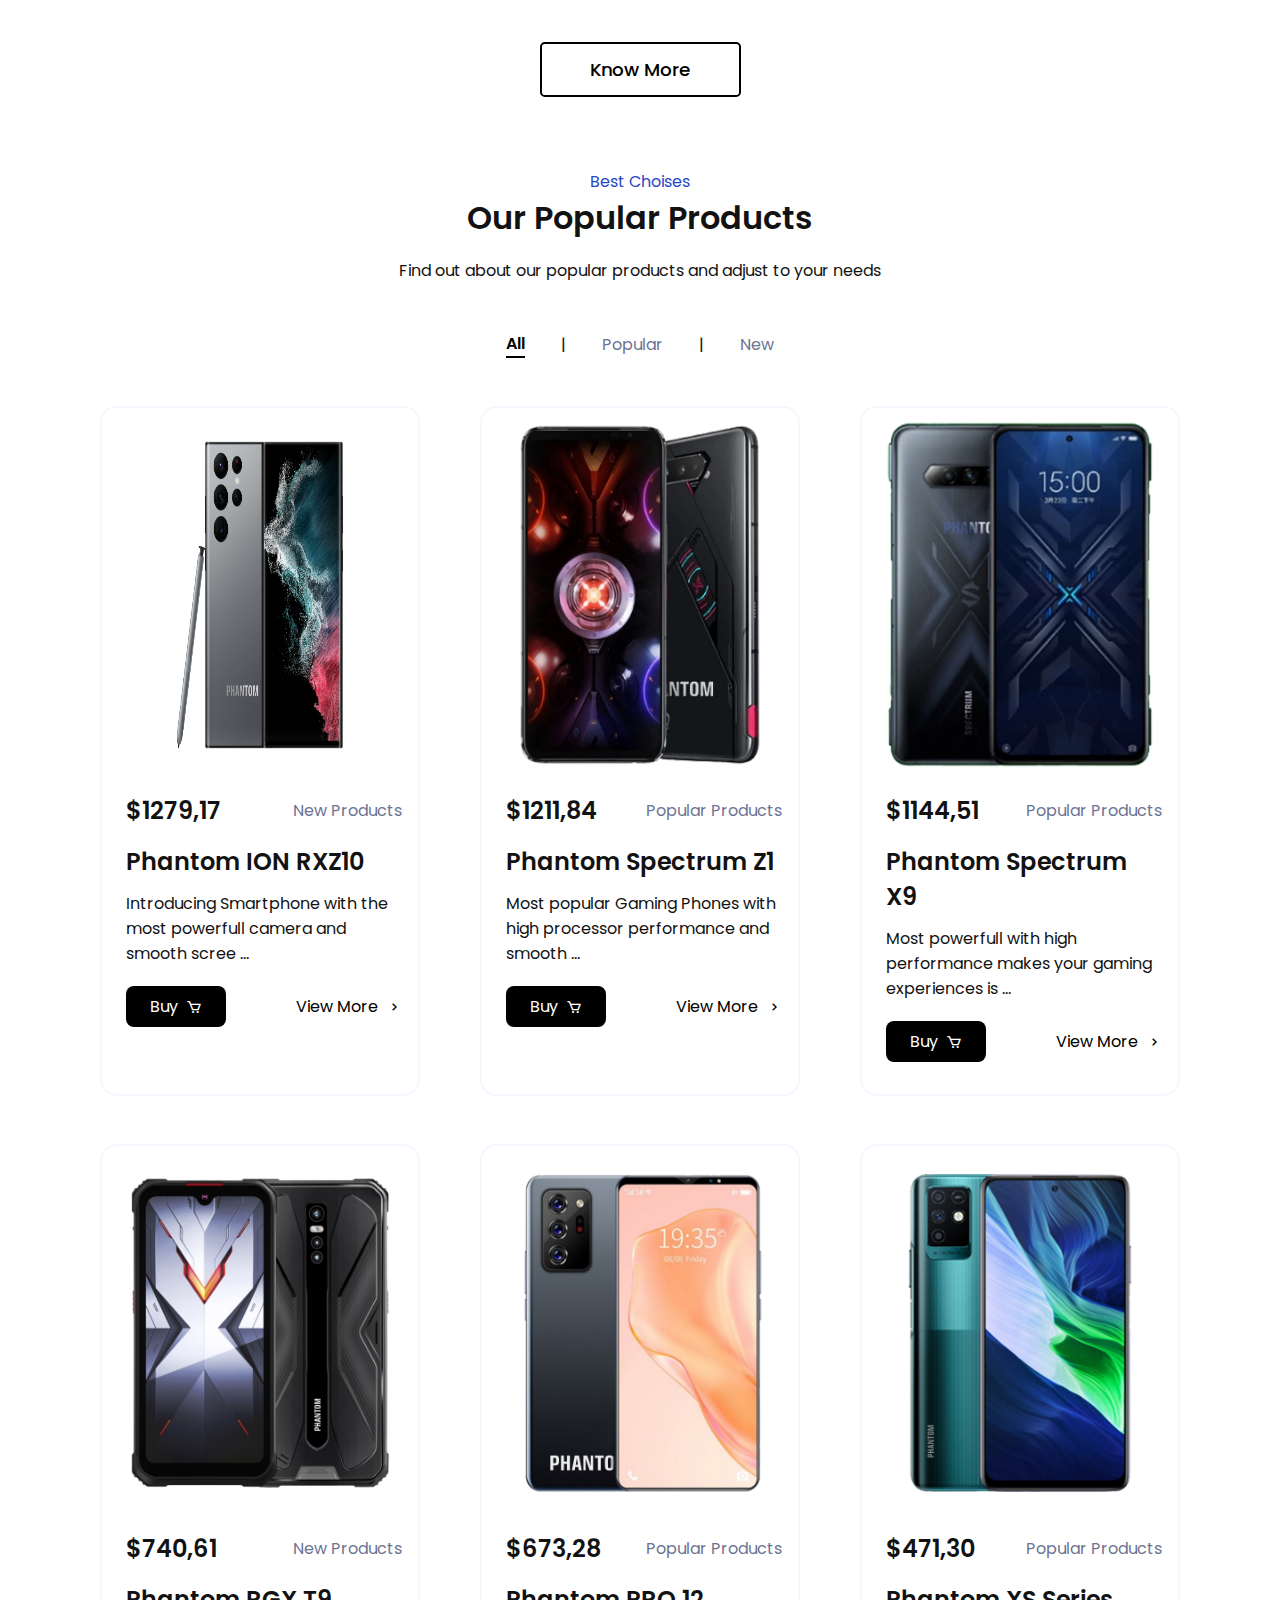
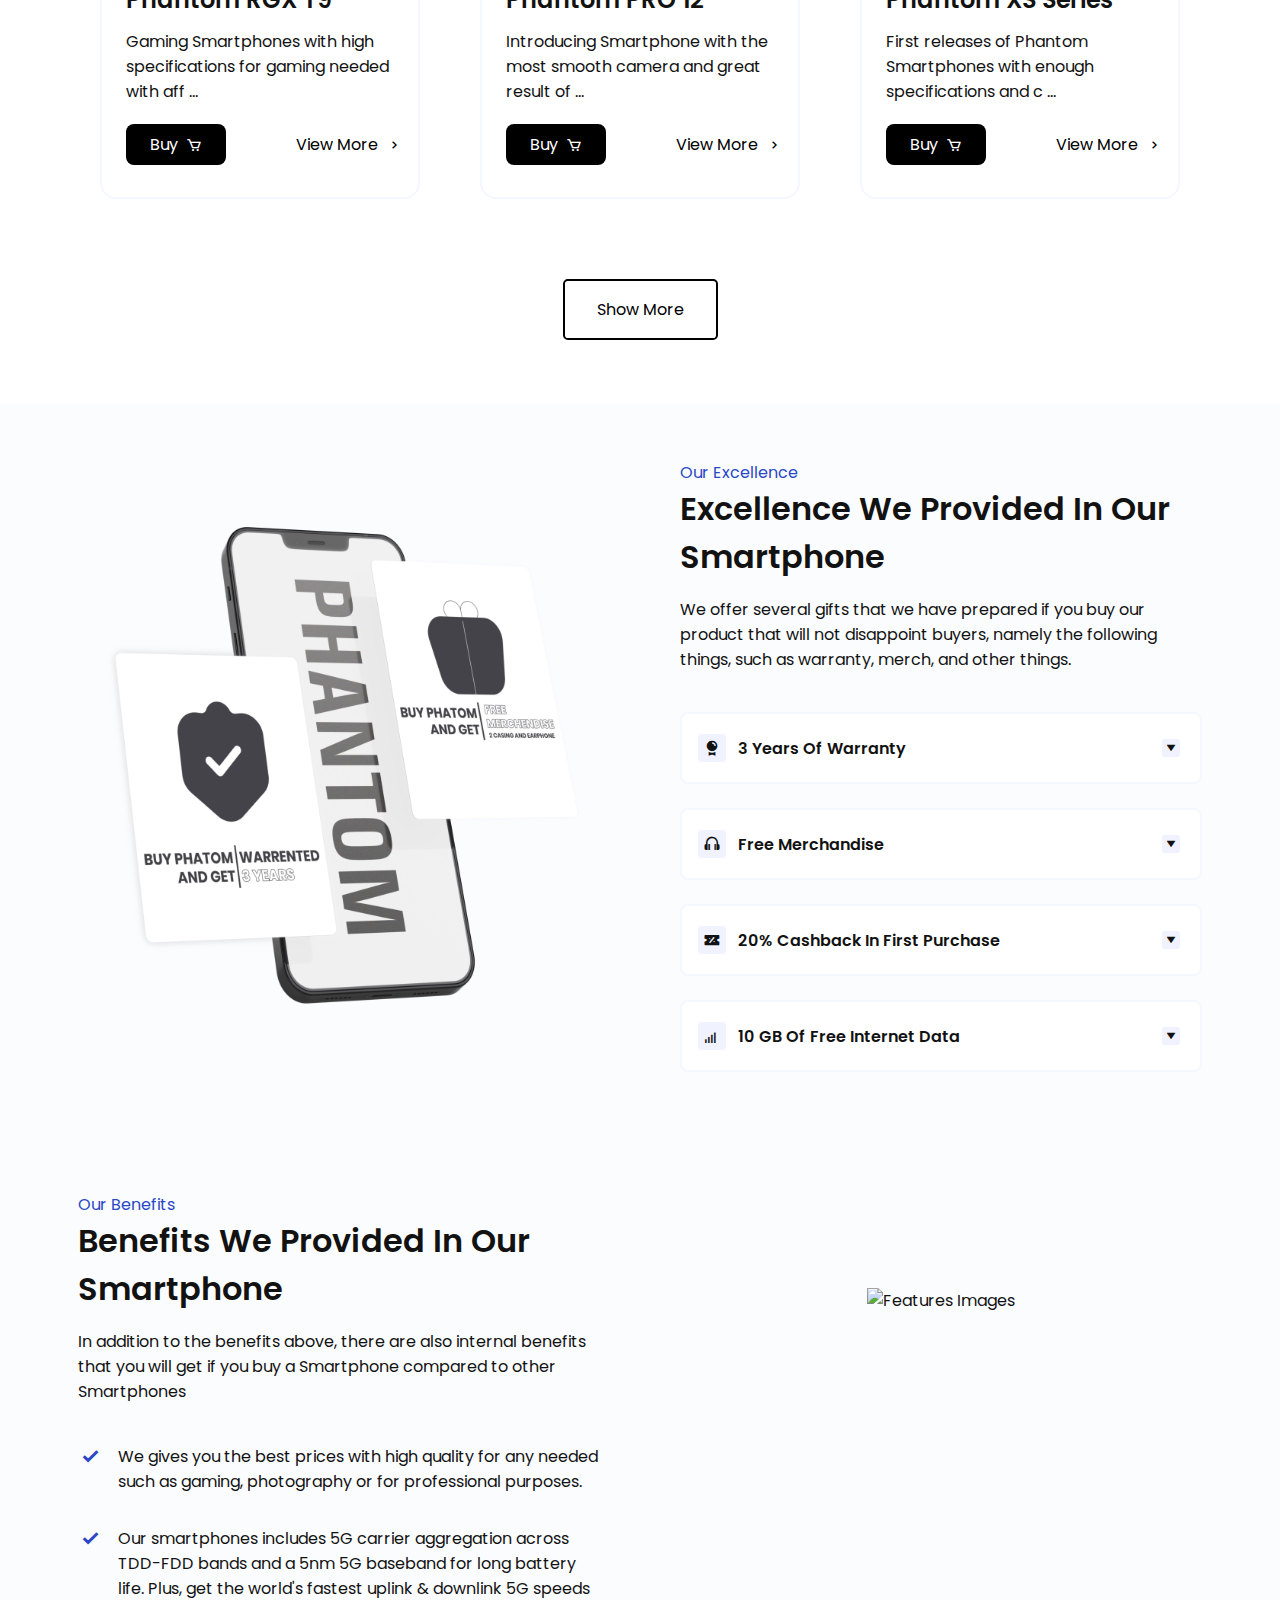
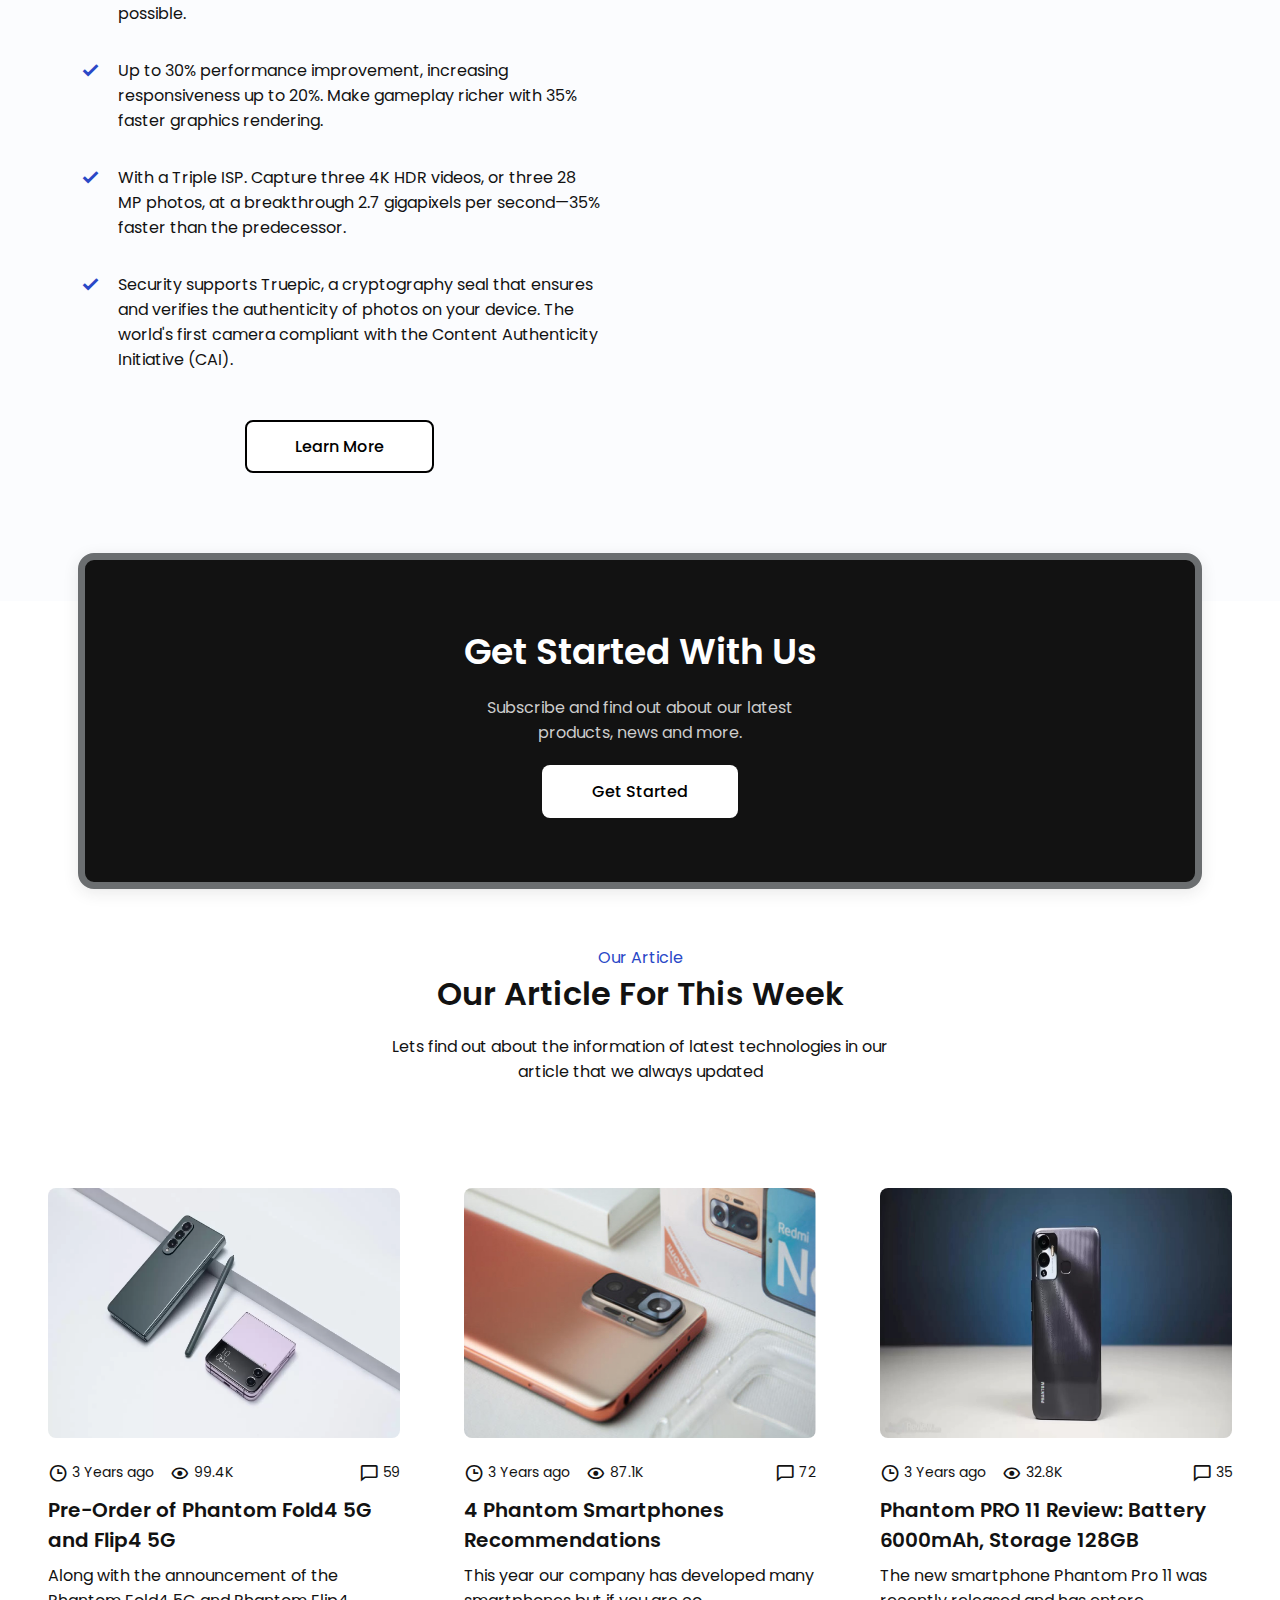
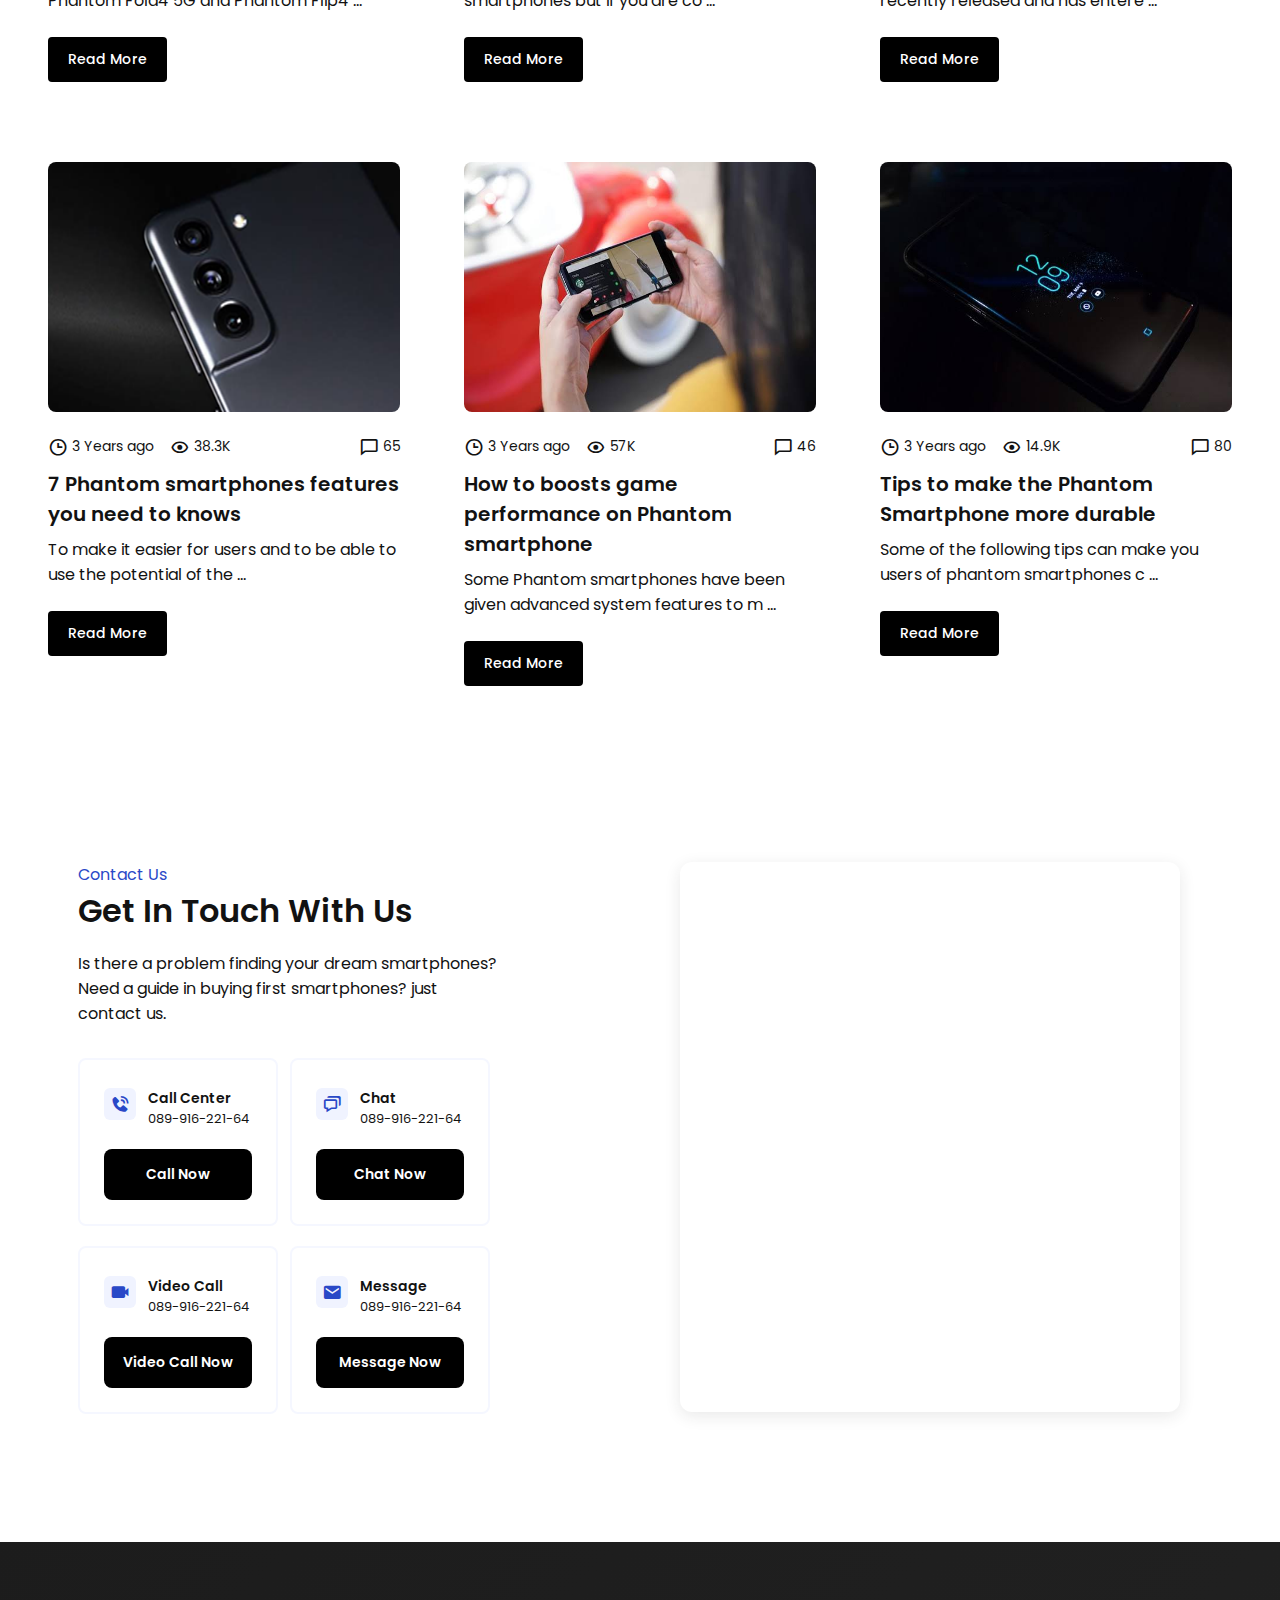
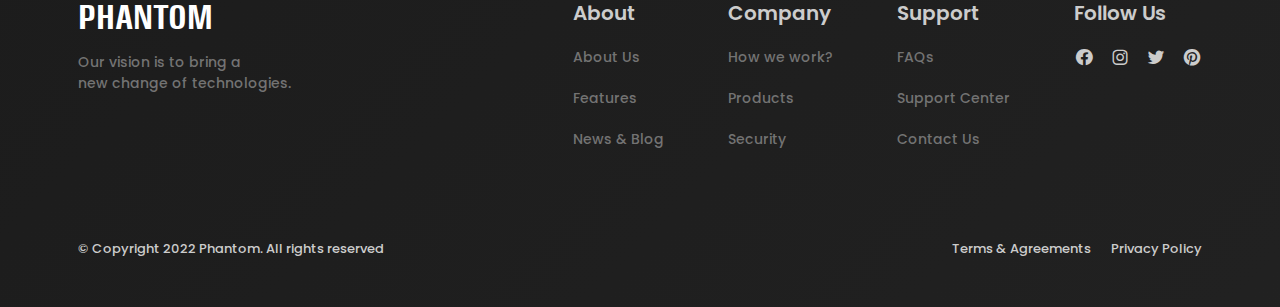
==== commit f5bf0c52: "second commit just save" ====
--- a/index.html
+++ b/index.html
@@ -115,26 +115,12 @@
             </span>
           </div>
 
-          <div class="stat-wrapper second" data-component-list="StatCounter" data-animation-duration="1" data-count-start="10">
-            <figure class="stat stat-super typography-site-stat-caption">
-              <div class="stat-content last-digit-0">
-                <span class="stat-caption">Hingga</span>
-                <strong>
-                  <span class="stat-value">
-                    <span class="visuallyhidden">20 jam</span>
-                    <span class="stat-count" aria-hidden="true">
-                      <span class="digits-wrapper digit-2" aria-hidden="true"></span>
-                      <span class="digits-wrapper digit-0" aria-hidden="true"></span>
-                    </span>
-                    <span class="stat-unit-wrapper" aria-hidden="true">&nbsp;jam</span>
-                  </span>
-                </strong>
-                <span class="stat-caption"
-                  >pemutaran video di<br class="small" />
-                  iPhone&nbsp;154</span
-                >
-              </div>
-            </figure>
+          <div class="value__box">
+            <h1 class="value__box-title">3K<span>+</span></h1>
+            <span class="value__box-description">
+              Outlet <br />
+              Branches
+            </span>
           </div>
         </div>
       </div>
